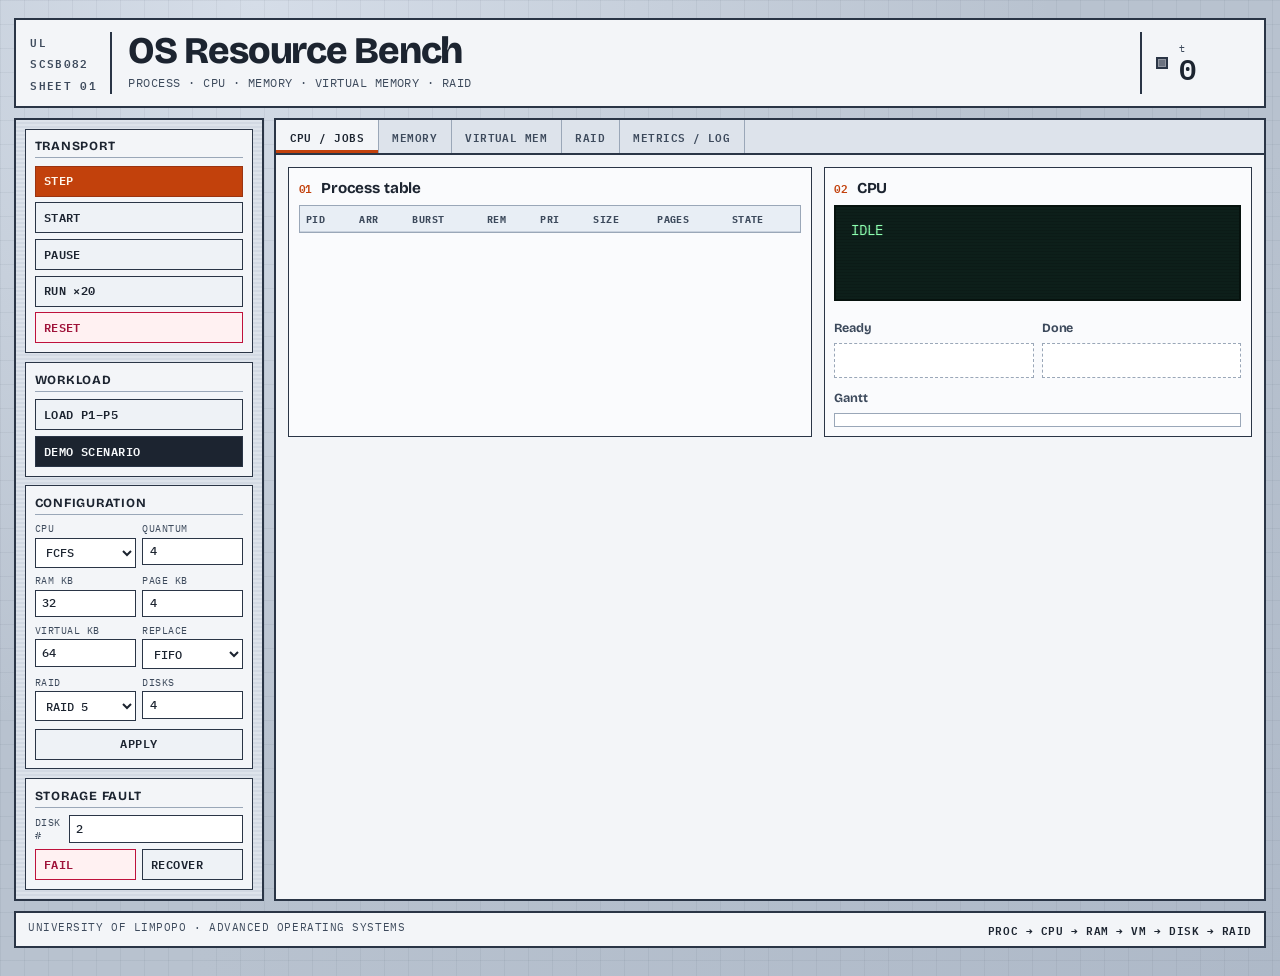
==== static/index.html @ bc42e9de "Redesign UI as technical lab console to avoid generic SaaS look. Co-authored-by: Cursor <cursoragent" ====
<!DOCTYPE html>
<html lang="en">
<head>
  <meta charset="UTF-8" />
  <meta name="viewport" content="width=device-width, initial-scale=1" />
  <title>OSRS · Resource Bench</title>
  <link rel="preconnect" href="https://fonts.googleapis.com" />
  <link rel="preconnect" href="https://fonts.gstatic.com" crossorigin />
  <link href="https://fonts.googleapis.com/css2?family=Bricolage+Grotesque:opsz,wght@12..96,500;12..96,700;12..96,800&family=IBM+Plex+Mono:wght@400;500;600&display=swap" rel="stylesheet" />
  <link rel="stylesheet" href="/static/style.css" />
</head>
<body>
  <div class="sheet">
    <header class="titleblock">
      <div class="stamp">
        <span>UL</span>
        <span>SCSB082</span>
        <span>SHEET 01</span>
      </div>
      <div class="title-copy">
        <h1>OS Resource Bench</h1>
        <p>Process · CPU · Memory · Virtual Memory · RAID</p>
      </div>
      <div class="clock-block">
        <div class="led" id="run-led" title="auto-run indicator"></div>
        <div>
          <span class="lbl">t</span>
          <strong id="sim-time">0</strong>
        </div>
      </div>
    </header>

    <div class="bench">
      <aside class="faceplate">
        <div class="plate-section">
          <h2>Transport</h2>
          <div class="btn-stack">
            <button id="btn-step" class="key primary">STEP</button>
            <button id="btn-start" class="key">START</button>
            <button id="btn-pause" class="key">PAUSE</button>
            <button id="btn-run20" class="key">RUN ×20</button>
            <button id="btn-reset" class="key warn">RESET</button>
          </div>
        </div>

        <div class="plate-section">
          <h2>Workload</h2>
          <div class="btn-stack">
            <button id="btn-generate" class="key">LOAD P1–P5</button>
            <button id="btn-demo" class="key accent">DEMO SCENARIO</button>
          </div>
        </div>

        <div class="plate-section">
          <h2>Configuration</h2>
          <div class="fields">
            <label>CPU
              <select id="algorithm">
                <option>FCFS</option>
                <option>Round Robin</option>
                <option>SJF</option>
                <option>Priority</option>
              </select>
            </label>
            <label>Quantum
              <input id="quantum" type="number" min="1" value="4" />
            </label>
            <label>RAM KB
              <input id="ram" type="number" min="4" value="32" />
            </label>
            <label>Page KB
              <input id="page" type="number" min="1" value="4" />
            </label>
            <label>Virtual KB
              <input id="virtual" type="number" min="4" value="64" />
            </label>
            <label>Replace
              <select id="replacement">
                <option>FIFO</option>
                <option>LRU</option>
                <option>Optimal</option>
              </select>
            </label>
            <label>RAID
              <select id="raid">
                <option>RAID 0</option>
                <option>RAID 1</option>
                <option selected>RAID 5</option>
              </select>
            </label>
            <label>Disks
              <input id="disks" type="number" min="2" value="4" />
            </label>
          </div>
          <button id="btn-apply" class="key wide">APPLY</button>
        </div>

        <div class="plate-section">
          <h2>Storage fault</h2>
          <label class="inline">Disk #
            <input id="fail-id" type="number" min="1" value="2" />
          </label>
          <div class="btn-stack twin">
            <button id="btn-fail" class="key warn">FAIL</button>
            <button id="btn-recover" class="key">RECOVER</button>
          </div>
        </div>
      </aside>

      <main class="monitors">
        <nav class="tabs" role="tablist">
          <button class="tab active" data-tab="cpu">CPU / Jobs</button>
          <button class="tab" data-tab="mem">Memory</button>
          <button class="tab" data-tab="vm">Virtual Mem</button>
          <button class="tab" data-tab="raid">RAID</button>
          <button class="tab" data-tab="perf">Metrics / Log</button>
        </nav>

        <section class="monitor active" id="tab-cpu">
          <div class="split">
            <div class="pane">
              <header class="pane-h"><span>01</span> Process table</header>
              <div class="table-wrap">
                <table>
                  <thead>
                    <tr>
                      <th>PID</th><th>Arr</th><th>Burst</th><th>Rem</th>
                      <th>Pri</th><th>Size</th><th>Pages</th><th>State</th>
                    </tr>
                  </thead>
                  <tbody id="process-tbody"></tbody>
                </table>
              </div>
            </div>
            <div class="pane">
              <header class="pane-h"><span>02</span> CPU</header>
              <div id="cpu-panel" class="crt">IDLE</div>
              <p class="meta" id="sched-info"></p>
              <div class="queues">
                <div>
                  <header class="pane-h thin">Ready</header>
                  <div id="ready-queue" class="queue"></div>
                </div>
                <div>
                  <header class="pane-h thin">Done</header>
                  <div id="completed" class="queue"></div>
                </div>
              </div>
              <header class="pane-h thin">Gantt</header>
              <div id="gantt" class="gantt"></div>
            </div>
          </div>
        </section>

        <section class="monitor" id="tab-mem">
          <header class="pane-h"><span>03</span> Physical frames</header>
          <p class="meta" id="mem-meta"></p>
          <div id="frames" class="frames"></div>
          <header class="pane-h"><span>04</span> Page table</header>
          <div class="table-wrap">
            <table>
              <thead>
                <tr><th>Proc</th><th>Page</th><th>Frame</th><th>V</th><th>D</th><th>Loc</th></tr>
              </thead>
              <tbody id="pt-tbody"></tbody>
            </table>
          </div>
        </section>

        <section class="monitor" id="tab-vm">
          <header class="pane-h"><span>05</span> Virtual memory</header>
          <div id="vm-stats" class="meters"></div>
          <div id="fault-box" class="teletype"></div>
          <header class="pane-h"><span>06</span> Replacement bake-off</header>
          <div class="table-wrap">
            <table>
              <thead>
                <tr><th>Algo</th><th>Hits</th><th>Faults</th><th>Hit%</th><th>Fault%</th></tr>
              </thead>
              <tbody id="rep-tbody"></tbody>
            </table>
          </div>
        </section>

        <section class="monitor" id="tab-raid">
          <header class="pane-h"><span>07</span> Disk array</header>
          <p class="meta" id="raid-meta"></p>
          <div id="raid-disks" class="raid-grid"></div>
          <div id="raid-event" class="teletype"></div>
          <header class="pane-h"><span>08</span> Level matrix</header>
          <div class="table-wrap">
            <table>
              <thead>
                <tr>
                  <th>Level</th><th>Read</th><th>Write</th><th>Eff.</th>
                  <th>Tolerance</th><th>Min disks</th>
                </tr>
              </thead>
              <tbody id="raid-cmp"></tbody>
            </table>
          </div>
        </section>

        <section class="monitor" id="tab-perf">
          <header class="pane-h"><span>09</span> Performance</header>
          <div id="metrics" class="meters"></div>
          <header class="pane-h"><span>10</span> Kernel log</header>
          <pre id="log" class="kernellog"></pre>
        </section>
      </main>
    </div>

    <footer class="sheet-foot">
      <span>University of Limpopo · Advanced Operating Systems</span>
      <span class="pipe">PROC → CPU → RAM → VM → DISK → RAID</span>
    </footer>
  </div>

  <script src="/static/app.js"></script>
</body>
</html>
---- static/style.css ----
:root {
  --ink: #1c2430;
  --ink-soft: #3d4a5c;
  --paper: #e7ebf0;
  --panel: #f3f5f8;
  --panel-2: #dde3eb;
  --line: #2a3546;
  --line-soft: #9aa7b8;
  --signal: #c2410c;
  --signal-deep: #9a3412;
  --ok: #1b6b45;
  --warn: #9f1239;
  --crt: #0d1f1a;
  --crt-text: #8dffb0;
  --mono: "IBM Plex Mono", ui-monospace, monospace;
  --display: "Bricolage Grotesque", Georgia, serif;
}

* { box-sizing: border-box; }

html, body { margin: 0; min-height: 100%; }

body {
  color: var(--ink);
  font-family: var(--mono);
  background-color: #b8c2cf;
  background-image:
    linear-gradient(rgba(42, 53, 70, 0.06) 1px, transparent 1px),
    linear-gradient(90deg, rgba(42, 53, 70, 0.06) 1px, transparent 1px),
    radial-gradient(ellipse at 20% 0%, #d5dde8, transparent 55%),
    radial-gradient(ellipse at 100% 100%, #aeb9c8, #b8c2cf 60%);
  background-size: 24px 24px, 24px 24px, auto, auto;
}

.sheet {
  max-width: 1280px;
  margin: 18px auto 28px;
  padding: 0 14px;
  animation: sheetIn 0.45s ease-out;
}

.titleblock {
  display: grid;
  grid-template-columns: auto 1fr auto;
  gap: 1rem;
  align-items: stretch;
  border: 2px solid var(--line);
  background: var(--panel);
  padding: 0.75rem 0.9rem;
  margin-bottom: 10px;
}

.stamp {
  display: flex;
  flex-direction: column;
  justify-content: center;
  gap: 0.15rem;
  border-right: 2px solid var(--line);
  padding-right: 0.85rem;
  font-size: 0.68rem;
  font-weight: 600;
  letter-spacing: 0.12em;
  text-transform: uppercase;
  color: var(--ink-soft);
}

.title-copy h1 {
  margin: 0;
  font-family: var(--display);
  font-size: clamp(1.55rem, 3.2vw, 2.35rem);
  font-weight: 800;
  letter-spacing: -0.03em;
  line-height: 1;
}

.title-copy p {
  margin: 0.35rem 0 0;
  font-size: 0.72rem;
  color: var(--ink-soft);
  letter-spacing: 0.04em;
  text-transform: uppercase;
}

.clock-block {
  display: flex;
  align-items: center;
  gap: 0.7rem;
  border-left: 2px solid var(--line);
  padding-left: 0.9rem;
  min-width: 110px;
}

.clock-block .lbl {
  display: block;
  font-size: 0.65rem;
  color: var(--ink-soft);
}

.clock-block strong {
  font-size: 1.8rem;
  font-weight: 600;
  line-height: 1;
}

.led {
  width: 12px;
  height: 12px;
  border: 2px solid var(--line);
  background: #6b7280;
  box-shadow: inset 0 0 0 1px rgba(255,255,255,0.25);
}

.led.on {
  background: #22c55e;
  animation: blink 1s steps(2, end) infinite;
}

.bench {
  display: grid;
  grid-template-columns: 250px 1fr;
  gap: 10px;
  min-height: 70vh;
}

.faceplate {
  border: 2px solid var(--line);
  background:
    repeating-linear-gradient(
      180deg,
      var(--panel-2) 0 2px,
      #d2d9e3 2px 4px
    );
  padding: 0.55rem;
  display: flex;
  flex-direction: column;
  gap: 0.55rem;
}

.plate-section {
  background: var(--panel);
  border: 1.5px solid var(--line);
  padding: 0.55rem;
}

.plate-section h2 {
  margin: 0 0 0.45rem;
  font-family: var(--display);
  font-size: 0.78rem;
  font-weight: 700;
  text-transform: uppercase;
  letter-spacing: 0.06em;
  border-bottom: 1px solid var(--line-soft);
  padding-bottom: 0.25rem;
}

.btn-stack {
  display: flex;
  flex-direction: column;
  gap: 0.35rem;
}

.btn-stack.twin {
  display: grid;
  grid-template-columns: 1fr 1fr;
}

.key {
  appearance: none;
  border: 1.5px solid var(--line);
  background: #eef2f6;
  color: var(--ink);
  font: 600 0.72rem/1 var(--mono);
  letter-spacing: 0.04em;
  padding: 0.55rem 0.5rem;
  text-align: left;
  cursor: pointer;
  transition: background 0.12s ease, transform 0.12s ease;
}

.key:hover { background: #fff; }
.key:active { transform: translateY(1px); background: #dbe2ea; }
.key.wide { width: 100%; margin-top: 0.45rem; text-align: center; }
.key.primary {
  background: var(--signal);
  color: #fff7ed;
  border-color: var(--signal-deep);
}
.key.primary:hover { background: var(--signal-deep); }
.key.accent {
  background: #1c2430;
  color: #f8fafc;
}
.key.warn {
  background: #fff1f2;
  color: var(--warn);
  border-color: #be123c;
}

.fields {
  display: grid;
  grid-template-columns: 1fr 1fr;
  gap: 0.4rem;
}

label {
  display: flex;
  flex-direction: column;
  gap: 0.15rem;
  font-size: 0.62rem;
  text-transform: uppercase;
  letter-spacing: 0.05em;
  color: var(--ink-soft);
}

label.inline {
  flex-direction: row;
  align-items: center;
  justify-content: space-between;
  margin-bottom: 0.4rem;
}

input, select {
  width: 100%;
  border: 1.5px solid var(--line);
  background: #fff;
  color: var(--ink);
  font: 500 0.75rem/1.2 var(--mono);
  padding: 0.35rem 0.4rem;
  border-radius: 0;
}

.monitors {
  border: 2px solid var(--line);
  background: var(--panel);
  display: flex;
  flex-direction: column;
  min-width: 0;
}

.tabs {
  display: flex;
  flex-wrap: wrap;
  border-bottom: 2px solid var(--line);
  background: var(--panel-2);
}

.tab {
  appearance: none;
  border: 0;
  border-right: 1px solid var(--line-soft);
  background: transparent;
  font: 600 0.7rem/1 var(--mono);
  letter-spacing: 0.04em;
  text-transform: uppercase;
  padding: 0.7rem 0.85rem;
  cursor: pointer;
  color: var(--ink-soft);
}

.tab:hover { background: rgba(255,255,255,0.45); color: var(--ink); }
.tab.active {
  background: var(--panel);
  color: var(--ink);
  box-shadow: inset 0 -3px 0 var(--signal);
}

.monitor {
  display: none;
  padding: 0.75rem;
  animation: paneIn 0.28s ease;
}

.monitor.active { display: block; }

.pane-h {
  display: flex;
  align-items: baseline;
  gap: 0.55rem;
  margin: 0 0 0.5rem;
  font-family: var(--display);
  font-size: 0.95rem;
  font-weight: 700;
  letter-spacing: -0.01em;
}

.pane-h span {
  font-family: var(--mono);
  font-size: 0.68rem;
  color: var(--signal);
  font-weight: 600;
}

.pane-h.thin {
  margin-top: 0.75rem;
  font-size: 0.78rem;
  color: var(--ink-soft);
}

.split {
  display: grid;
  grid-template-columns: 1.1fr 0.9fr;
  gap: 0.75rem;
}

.pane {
  border: 1.5px solid var(--line);
  background: #fafbfd;
  padding: 0.6rem;
  min-width: 0;
}

.table-wrap {
  overflow: auto;
  max-height: 420px;
  border: 1px solid var(--line-soft);
}

table {
  width: 100%;
  border-collapse: collapse;
  font-size: 0.74rem;
}

th, td {
  padding: 0.35rem 0.4rem;
  border-bottom: 1px solid #c9d2de;
  text-align: left;
  white-space: nowrap;
}

th {
  position: sticky;
  top: 0;
  background: #e8eef5;
  font-size: 0.65rem;
  text-transform: uppercase;
  letter-spacing: 0.04em;
  color: var(--ink-soft);
}

tr:nth-child(even) td { background: rgba(232, 238, 245, 0.45); }

.crt {
  background: var(--crt);
  color: var(--crt-text);
  border: 2px solid #06120e;
  padding: 0.9rem;
  min-height: 96px;
  font-size: 0.85rem;
  line-height: 1.45;
  text-shadow: 0 0 2px rgba(141, 255, 176, 0.35);
  position: relative;
  overflow: hidden;
}

.crt::after {
  content: "";
  position: absolute;
  inset: 0;
  background: repeating-linear-gradient(
    180deg,
    transparent 0 2px,
    rgba(0, 0, 0, 0.12) 2px 3px
  );
  pointer-events: none;
  animation: scan 3.5s linear infinite;
}

.meta {
  margin: 0.45rem 0 0;
  font-size: 0.7rem;
  color: var(--ink-soft);
}

.queues {
  display: grid;
  grid-template-columns: 1fr 1fr;
  gap: 0.5rem;
}

.queue {
  min-height: 2.2rem;
  border: 1px dashed var(--line-soft);
  padding: 0.35rem;
  display: flex;
  flex-wrap: wrap;
  gap: 0.3rem;
  background: #fff;
}

.qitem {
  border: 1px solid var(--line);
  background: #fff7ed;
  color: var(--signal-deep);
  font-size: 0.7rem;
  font-weight: 600;
  padding: 0.15rem 0.35rem;
}

.muted { color: var(--ink-soft); font-size: 0.7rem; }

.gantt {
  display: flex;
  flex-wrap: wrap;
  gap: 2px;
  max-height: 110px;
  overflow: auto;
  border: 1px solid var(--line-soft);
  padding: 0.35rem;
  background: #fff;
}

.gantt span {
  font-size: 0.62rem;
  padding: 0.2rem 0.28rem;
  border: 1px solid var(--line-soft);
  background: #eef2f6;
}

.gantt span.run {
  background: #ffedd5;
  border-color: var(--signal);
  color: var(--signal-deep);
}

.gantt span.idle { opacity: 0.45; }

.frames {
  display: grid;
  grid-template-columns: repeat(auto-fill, minmax(104px, 1fr));
  gap: 0.4rem;
  margin-bottom: 0.85rem;
}

.frame {
  border: 1.5px solid var(--line);
  background: #fff;
  padding: 0.45rem;
  font-size: 0.7rem;
  min-height: 58px;
  animation: tick 0.25s ease;
}

.frame.free {
  background: repeating-linear-gradient(
    -45deg,
    #f3f5f8,
    #f3f5f8 4px,
    #e5eaf1 4px,
    #e5eaf1 8px
  );
  color: var(--ink-soft);
}

.frame.used {
  background: #ecfdf3;
  border-color: var(--ok);
}

.meters {
  display: grid;
  grid-template-columns: repeat(auto-fit, minmax(120px, 1fr));
  gap: 0.4rem;
  margin-bottom: 0.7rem;
}

.stat {
  border: 1.5px solid var(--line);
  background: #fff;
  padding: 0.5rem 0.55rem;
}

.stat b {
  display: block;
  font-size: 1.15rem;
  font-weight: 600;
}

.stat span {
  font-size: 0.62rem;
  text-transform: uppercase;
  letter-spacing: 0.05em;
  color: var(--ink-soft);
}

.teletype {
  border: 1.5px solid var(--line);
  background: #fffbeb;
  color: #78350f;
  padding: 0.65rem;
  min-height: 72px;
  white-space: pre-wrap;
  font-size: 0.72rem;
  margin-bottom: 0.75rem;
}

.teletype.hit {
  background: #ecfdf3;
  color: #14532d;
  border-color: var(--ok);
}

.teletype.fail {
  background: #fff1f2;
  color: #9f1239;
  border-color: var(--warn);
}

.raid-grid {
  display: grid;
  grid-template-columns: repeat(auto-fit, minmax(140px, 1fr));
  gap: 0.45rem;
  margin-bottom: 0.65rem;
}

.disk {
  border: 1.5px solid var(--line);
  background: #fff;
  padding: 0.45rem;
}

.disk.failed {
  background: #fff1f2;
  border-color: var(--warn);
}

.disk h4 {
  margin: 0 0 0.3rem;
  font-size: 0.72rem;
  font-family: var(--display);
}

.disk pre {
  margin: 0;
  max-height: 110px;
  overflow: auto;
  font-size: 0.62rem;
  line-height: 1.35;
}

.kernellog {
  margin: 0;
  border: 2px solid #06120e;
  background: #101820;
  color: #d7e6df;
  padding: 0.7rem;
  max-height: 320px;
  overflow: auto;
  font-size: 0.7rem;
  line-height: 1.4;
}

.sheet-foot {
  margin-top: 10px;
  border: 2px solid var(--line);
  background: var(--panel);
  padding: 0.45rem 0.75rem;
  display: flex;
  justify-content: space-between;
  gap: 1rem;
  flex-wrap: wrap;
  font-size: 0.68rem;
  color: var(--ink-soft);
  text-transform: uppercase;
  letter-spacing: 0.05em;
}

.pipe { color: var(--ink); font-weight: 600; }

@keyframes sheetIn {
  from { opacity: 0; transform: translateY(8px); }
  to { opacity: 1; transform: translateY(0); }
}

@keyframes paneIn {
  from { opacity: 0; transform: translateY(4px); }
  to { opacity: 1; transform: translateY(0); }
}

@keyframes tick {
  from { transform: scale(0.97); opacity: 0.5; }
  to { transform: scale(1); opacity: 1; }
}

@keyframes blink {
  50% { opacity: 0.35; }
}

@keyframes scan {
  from { transform: translateY(-8%); }
  to { transform: translateY(8%); }
}

@media (max-width: 960px) {
  .bench { grid-template-columns: 1fr; }
  .split { grid-template-columns: 1fr; }
  .titleblock { grid-template-columns: 1fr; }
  .stamp, .clock-block {
    border: 0;
    padding: 0;
  }
  .stamp { flex-direction: row; gap: 0.75rem; border-bottom: 1px solid var(--line-soft); padding-bottom: 0.4rem; }
  .clock-block { border-top: 1px solid var(--line-soft); padding-top: 0.4rem; }
}
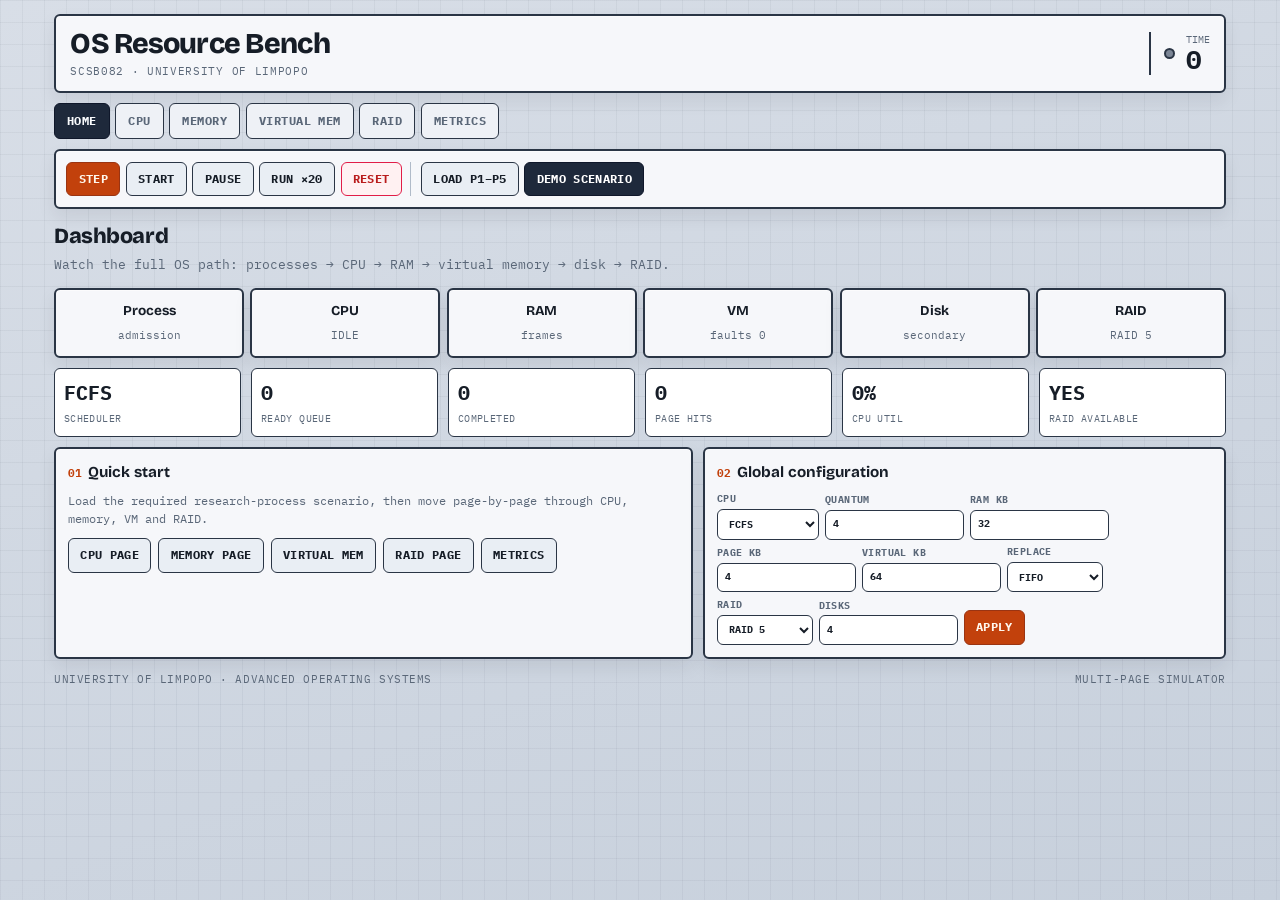
==== commit 3bd55ee1: "Split simulator UI into multi-page navigation with shared toolbar. Co-authored-by: Cursor <cursorage" ====
--- a/static/index.html
+++ b/static/index.html
@@ -3,219 +3,118 @@
 <head>
   <meta charset="UTF-8" />
   <meta name="viewport" content="width=device-width, initial-scale=1" />
-  <title>OSRS · Resource Bench</title>
+  <title>Home · OS Resource Bench</title>
   <link rel="preconnect" href="https://fonts.googleapis.com" />
   <link rel="preconnect" href="https://fonts.gstatic.com" crossorigin />
-  <link href="https://fonts.googleapis.com/css2?family=Bricolage+Grotesque:opsz,wght@12..96,500;12..96,700;12..96,800&family=IBM+Plex+Mono:wght@400;500;600&display=swap" rel="stylesheet" />
+  <link href="https://fonts.googleapis.com/css2?family=Bricolage+Grotesque:opsz,wght@12..96,600;12..96,800&family=IBM+Plex+Mono:wght@400;600;700&display=swap" rel="stylesheet" />
   <link rel="stylesheet" href="/static/style.css" />
 </head>
-<body>
-  <div class="sheet">
-    <header class="titleblock">
-      <div class="stamp">
-        <span>UL</span>
-        <span>SCSB082</span>
-        <span>SHEET 01</span>
+<body data-page="home">
+  <div class="app">
+    <header class="topbar">
+      <div class="brand">
+        <h1>OS Resource Bench</h1>
+        <p>SCSB082 · University of Limpopo</p>
       </div>
-      <div class="title-copy">
-        <h1>OS Resource Bench</h1>
-        <p>Process · CPU · Memory · Virtual Memory · RAID</p>
-      </div>
-      <div class="clock-block">
-        <div class="led" id="run-led" title="auto-run indicator"></div>
-        <div>
-          <span class="lbl">t</span>
-          <strong id="sim-time">0</strong>
-        </div>
+      <div class="clock">
+        <div class="led" id="run-led"></div>
+        <div><small>time</small><strong id="sim-time">0</strong></div>
       </div>
     </header>
 
-    <div class="bench">
-      <aside class="faceplate">
-        <div class="plate-section">
-          <h2>Transport</h2>
-          <div class="btn-stack">
-            <button id="btn-step" class="key primary">STEP</button>
-            <button id="btn-start" class="key">START</button>
-            <button id="btn-pause" class="key">PAUSE</button>
-            <button id="btn-run20" class="key">RUN ×20</button>
-            <button id="btn-reset" class="key warn">RESET</button>
+    <nav class="nav">
+      <a class="active" href="/">Home</a>
+      <a href="/cpu">CPU</a>
+      <a href="/memory">Memory</a>
+      <a href="/virtual">Virtual Mem</a>
+      <a href="/raid">RAID</a>
+      <a href="/metrics">Metrics</a>
+    </nav>
+
+    <section class="toolbar">
+      <div class="group">
+        <button id="btn-step" class="btn primary">Step</button>
+        <button id="btn-start" class="btn">Start</button>
+        <button id="btn-pause" class="btn">Pause</button>
+        <button id="btn-run20" class="btn">Run ×20</button>
+        <button id="btn-reset" class="btn warn">Reset</button>
+      </div>
+      <div class="group">
+        <button id="btn-generate" class="btn">Load P1–P5</button>
+        <button id="btn-demo" class="btn dark">Demo Scenario</button>
+      </div>
+    </section>
+
+    <div class="page-head">
+      <h2>Dashboard</h2>
+      <p>Watch the full OS path: processes → CPU → RAM → virtual memory → disk → RAID.</p>
+    </div>
+
+    <div class="pipeline">
+      <div class="pipe-step" id="pipe-proc"><b>Process</b><span>admission</span></div>
+      <div class="pipe-step" id="pipe-cpu"><b>CPU</b><span id="sum-running">IDLE</span></div>
+      <div class="pipe-step" id="pipe-ram"><b>RAM</b><span>frames</span></div>
+      <div class="pipe-step" id="pipe-vm"><b>VM</b><span>faults <span id="sum-faults">0</span></span></div>
+      <div class="pipe-step" id="pipe-disk"><b>Disk</b><span>secondary</span></div>
+      <div class="pipe-step" id="pipe-raid"><b>RAID</b><span id="sum-raid">RAID 5</span></div>
+    </div>
+
+    <div class="grid cards" style="margin-bottom:10px">
+      <div class="stat"><b id="sum-algo">FCFS</b><span>Scheduler</span></div>
+      <div class="stat"><b id="sum-ready">0</b><span>Ready queue</span></div>
+      <div class="stat"><b id="sum-done">0</b><span>Completed</span></div>
+      <div class="stat"><b id="sum-hits">0</b><span>Page hits</span></div>
+      <div class="stat"><b id="sum-util">0%</b><span>CPU util</span></div>
+      <div class="stat"><b id="sum-avail">YES</b><span>RAID available</span></div>
+    </div>
+
+    <div class="grid two">
+      <section class="panel">
+        <h3><span class="num">01</span>Quick start</h3>
+        <p class="meta">Load the required research-process scenario, then move page-by-page through CPU, memory, VM and RAID.</p>
+        <div class="hero-actions">
+          <a class="btn" href="/cpu">CPU page</a>
+          <a class="btn" href="/memory">Memory page</a>
+          <a class="btn" href="/virtual">Virtual Mem</a>
+          <a class="btn" href="/raid">RAID page</a>
+          <a class="btn" href="/metrics">Metrics</a>
+        </div>
+      </section>
+
+      <section class="panel">
+        <h3><span class="num">02</span>Global configuration</h3>
+        <div class="toolbar" style="border:0;padding:0;margin:0;box-shadow:none">
+          <div class="group" style="border:0">
+            <label class="field">CPU
+              <select id="algorithm">
+                <option>FCFS</option><option>Round Robin</option><option>SJF</option><option>Priority</option>
+              </select>
+            </label>
+            <label class="field">Quantum<input id="quantum" type="number" min="1" value="4" /></label>
+            <label class="field">RAM KB<input id="ram" type="number" min="4" value="32" /></label>
+            <label class="field">Page KB<input id="page" type="number" min="1" value="4" /></label>
+            <label class="field">Virtual KB<input id="virtual" type="number" min="4" value="64" /></label>
+            <label class="field">Replace
+              <select id="replacement"><option>FIFO</option><option>LRU</option><option>Optimal</option></select>
+            </label>
+            <label class="field">RAID
+              <select id="raid">
+                <option>RAID 0</option><option>RAID 1</option><option selected>RAID 5</option>
+                <option>RAID 6</option><option>RAID 10</option>
+              </select>
+            </label>
+            <label class="field">Disks<input id="disks" type="number" min="2" value="4" /></label>
+            <button id="btn-apply" class="btn primary">Apply</button>
           </div>
         </div>
-
-        <div class="plate-section">
-          <h2>Workload</h2>
-          <div class="btn-stack">
-            <button id="btn-generate" class="key">LOAD P1–P5</button>
-            <button id="btn-demo" class="key accent">DEMO SCENARIO</button>
-          </div>
-        </div>
-
-        <div class="plate-section">
-          <h2>Configuration</h2>
-          <div class="fields">
-            <label>CPU
-              <select id="algorithm">
-                <option>FCFS</option>
-                <option>Round Robin</option>
-                <option>SJF</option>
-                <option>Priority</option>
-              </select>
-            </label>
-            <label>Quantum
-              <input id="quantum" type="number" min="1" value="4" />
-            </label>
-            <label>RAM KB
-              <input id="ram" type="number" min="4" value="32" />
-            </label>
-            <label>Page KB
-              <input id="page" type="number" min="1" value="4" />
-            </label>
-            <label>Virtual KB
-              <input id="virtual" type="number" min="4" value="64" />
-            </label>
-            <label>Replace
-              <select id="replacement">
-                <option>FIFO</option>
-                <option>LRU</option>
-                <option>Optimal</option>
-              </select>
-            </label>
-            <label>RAID
-              <select id="raid">
-                <option>RAID 0</option>
-                <option>RAID 1</option>
-                <option selected>RAID 5</option>
-              </select>
-            </label>
-            <label>Disks
-              <input id="disks" type="number" min="2" value="4" />
-            </label>
-          </div>
-          <button id="btn-apply" class="key wide">APPLY</button>
-        </div>
-
-        <div class="plate-section">
-          <h2>Storage fault</h2>
-          <label class="inline">Disk #
-            <input id="fail-id" type="number" min="1" value="2" />
-          </label>
-          <div class="btn-stack twin">
-            <button id="btn-fail" class="key warn">FAIL</button>
-            <button id="btn-recover" class="key">RECOVER</button>
-          </div>
-        </div>
-      </aside>
-
-      <main class="monitors">
-        <nav class="tabs" role="tablist">
-          <button class="tab active" data-tab="cpu">CPU / Jobs</button>
-          <button class="tab" data-tab="mem">Memory</button>
-          <button class="tab" data-tab="vm">Virtual Mem</button>
-          <button class="tab" data-tab="raid">RAID</button>
-          <button class="tab" data-tab="perf">Metrics / Log</button>
-        </nav>
-
-        <section class="monitor active" id="tab-cpu">
-          <div class="split">
-            <div class="pane">
-              <header class="pane-h"><span>01</span> Process table</header>
-              <div class="table-wrap">
-                <table>
-                  <thead>
-                    <tr>
-                      <th>PID</th><th>Arr</th><th>Burst</th><th>Rem</th>
-                      <th>Pri</th><th>Size</th><th>Pages</th><th>State</th>
-                    </tr>
-                  </thead>
-                  <tbody id="process-tbody"></tbody>
-                </table>
-              </div>
-            </div>
-            <div class="pane">
-              <header class="pane-h"><span>02</span> CPU</header>
-              <div id="cpu-panel" class="crt">IDLE</div>
-              <p class="meta" id="sched-info"></p>
-              <div class="queues">
-                <div>
-                  <header class="pane-h thin">Ready</header>
-                  <div id="ready-queue" class="queue"></div>
-                </div>
-                <div>
-                  <header class="pane-h thin">Done</header>
-                  <div id="completed" class="queue"></div>
-                </div>
-              </div>
-              <header class="pane-h thin">Gantt</header>
-              <div id="gantt" class="gantt"></div>
-            </div>
-          </div>
-        </section>
-
-        <section class="monitor" id="tab-mem">
-          <header class="pane-h"><span>03</span> Physical frames</header>
-          <p class="meta" id="mem-meta"></p>
-          <div id="frames" class="frames"></div>
-          <header class="pane-h"><span>04</span> Page table</header>
-          <div class="table-wrap">
-            <table>
-              <thead>
-                <tr><th>Proc</th><th>Page</th><th>Frame</th><th>V</th><th>D</th><th>Loc</th></tr>
-              </thead>
-              <tbody id="pt-tbody"></tbody>
-            </table>
-          </div>
-        </section>
-
-        <section class="monitor" id="tab-vm">
-          <header class="pane-h"><span>05</span> Virtual memory</header>
-          <div id="vm-stats" class="meters"></div>
-          <div id="fault-box" class="teletype"></div>
-          <header class="pane-h"><span>06</span> Replacement bake-off</header>
-          <div class="table-wrap">
-            <table>
-              <thead>
-                <tr><th>Algo</th><th>Hits</th><th>Faults</th><th>Hit%</th><th>Fault%</th></tr>
-              </thead>
-              <tbody id="rep-tbody"></tbody>
-            </table>
-          </div>
-        </section>
-
-        <section class="monitor" id="tab-raid">
-          <header class="pane-h"><span>07</span> Disk array</header>
-          <p class="meta" id="raid-meta"></p>
-          <div id="raid-disks" class="raid-grid"></div>
-          <div id="raid-event" class="teletype"></div>
-          <header class="pane-h"><span>08</span> Level matrix</header>
-          <div class="table-wrap">
-            <table>
-              <thead>
-                <tr>
-                  <th>Level</th><th>Read</th><th>Write</th><th>Eff.</th>
-                  <th>Tolerance</th><th>Min disks</th>
-                </tr>
-              </thead>
-              <tbody id="raid-cmp"></tbody>
-            </table>
-          </div>
-        </section>
-
-        <section class="monitor" id="tab-perf">
-          <header class="pane-h"><span>09</span> Performance</header>
-          <div id="metrics" class="meters"></div>
-          <header class="pane-h"><span>10</span> Kernel log</header>
-          <pre id="log" class="kernellog"></pre>
-        </section>
-      </main>
+      </section>
     </div>
 
-    <footer class="sheet-foot">
+    <footer class="footer">
       <span>University of Limpopo · Advanced Operating Systems</span>
-      <span class="pipe">PROC → CPU → RAM → VM → DISK → RAID</span>
+      <span>Multi-page simulator</span>
     </footer>
   </div>
-
   <script src="/static/app.js"></script>
 </body>
 </html>
--- a/static/style.css
+++ b/static/style.css
@@ -1,604 +1,469 @@
 :root {
-  --ink: #1c2430;
-  --ink-soft: #3d4a5c;
-  --paper: #e7ebf0;
-  --panel: #f3f5f8;
-  --panel-2: #dde3eb;
-  --line: #2a3546;
-  --line-soft: #9aa7b8;
-  --signal: #c2410c;
-  --signal-deep: #9a3412;
-  --ok: #1b6b45;
-  --warn: #9f1239;
-  --crt: #0d1f1a;
-  --crt-text: #8dffb0;
-  --mono: "IBM Plex Mono", ui-monospace, monospace;
-  --display: "Bricolage Grotesque", Georgia, serif;
+  --bg: #d8dee7;
+  --bg-2: #c7d0dc;
+  --surface: #f6f7fa;
+  --surface-2: #eef1f6;
+  --ink: #161d27;
+  --muted: #5a6778;
+  --line: #2a3545;
+  --line-soft: #b0bbc9;
+  --accent: #c2410c;
+  --accent-2: #9a3412;
+  --navy: #1e293b;
+  --ok: #15803d;
+  --warn: #b91c1c;
+  --info: #0369a1;
+  --crt: #0c1713;
+  --crt-fg: #95efb0;
+  --mono: "IBM Plex Mono", Consolas, monospace;
+  --sans: "Bricolage Grotesque", "Segoe UI", sans-serif;
+  --r: 6px;
+  --shadow: 0 1px 0 rgba(255,255,255,0.55) inset, 0 8px 18px rgba(22, 29, 39, 0.08);
 }
 
 * { box-sizing: border-box; }
-
 html, body { margin: 0; min-height: 100%; }
-
 body {
   color: var(--ink);
-  font-family: var(--mono);
-  background-color: #b8c2cf;
-  background-image:
-    linear-gradient(rgba(42, 53, 70, 0.06) 1px, transparent 1px),
-    linear-gradient(90deg, rgba(42, 53, 70, 0.06) 1px, transparent 1px),
-    radial-gradient(ellipse at 20% 0%, #d5dde8, transparent 55%),
-    radial-gradient(ellipse at 100% 100%, #aeb9c8, #b8c2cf 60%);
-  background-size: 24px 24px, 24px 24px, auto, auto;
-}
-
-.sheet {
-  max-width: 1280px;
-  margin: 18px auto 28px;
-  padding: 0 14px;
-  animation: sheetIn 0.45s ease-out;
-}
-
-.titleblock {
+  font: 14px/1.45 var(--mono);
+  background:
+    linear-gradient(rgba(42,53,69,0.05) 1px, transparent 1px),
+    linear-gradient(90deg, rgba(42,53,69,0.05) 1px, transparent 1px),
+    linear-gradient(160deg, var(--bg), var(--bg-2));
+  background-size: 22px 22px, 22px 22px, auto;
+}
+a { color: inherit; text-decoration: none; }
+button, input, select { font: inherit; }
+:focus-visible { outline: 2px solid #2563eb; outline-offset: 2px; }
+
+.app {
+  max-width: 1200px;
+  margin: 0 auto;
+  padding: 14px 14px 28px;
+}
+
+/* Top chrome */
+.topbar {
   display: grid;
-  grid-template-columns: auto 1fr auto;
-  gap: 1rem;
-  align-items: stretch;
+  grid-template-columns: 1fr auto;
+  gap: 0.75rem;
+  align-items: center;
+  background: var(--surface);
   border: 2px solid var(--line);
-  background: var(--panel);
+  border-radius: var(--r);
   padding: 0.75rem 0.9rem;
+  box-shadow: var(--shadow);
   margin-bottom: 10px;
 }
 
-.stamp {
-  display: flex;
-  flex-direction: column;
-  justify-content: center;
-  gap: 0.15rem;
-  border-right: 2px solid var(--line);
-  padding-right: 0.85rem;
-  font-size: 0.68rem;
-  font-weight: 600;
-  letter-spacing: 0.12em;
-  text-transform: uppercase;
-  color: var(--ink-soft);
-}
-
-.title-copy h1 {
+.brand h1 {
   margin: 0;
-  font-family: var(--display);
-  font-size: clamp(1.55rem, 3.2vw, 2.35rem);
+  font-family: var(--sans);
+  font-size: clamp(1.25rem, 2.5vw, 1.8rem);
   font-weight: 800;
   letter-spacing: -0.03em;
+  line-height: 1.1;
+}
+.brand p {
+  margin: 0.2rem 0 0;
+  color: var(--muted);
+  font-size: 0.7rem;
+  text-transform: uppercase;
+  letter-spacing: 0.06em;
+}
+
+.clock {
+  display: flex;
+  align-items: center;
+  gap: 0.65rem;
+  border-left: 2px solid var(--line);
+  padding-left: 0.85rem;
+}
+.clock small {
+  display: block;
+  color: var(--muted);
+  font-size: 0.65rem;
+  text-transform: uppercase;
+}
+.clock strong {
+  font-size: 1.6rem;
+  font-variant-numeric: tabular-nums;
   line-height: 1;
 }
-
-.title-copy p {
-  margin: 0.35rem 0 0;
-  font-size: 0.72rem;
-  color: var(--ink-soft);
-  letter-spacing: 0.04em;
-  text-transform: uppercase;
-}
-
-.clock-block {
-  display: flex;
-  align-items: center;
-  gap: 0.7rem;
-  border-left: 2px solid var(--line);
-  padding-left: 0.9rem;
-  min-width: 110px;
-}
-
-.clock-block .lbl {
-  display: block;
-  font-size: 0.65rem;
-  color: var(--ink-soft);
-}
-
-.clock-block strong {
-  font-size: 1.8rem;
-  font-weight: 600;
-  line-height: 1;
-}
-
 .led {
-  width: 12px;
-  height: 12px;
+  width: 11px;
+  height: 11px;
+  border-radius: 50%;
   border: 2px solid var(--line);
-  background: #6b7280;
-  box-shadow: inset 0 0 0 1px rgba(255,255,255,0.25);
-}
-
+  background: #7c8696;
+}
 .led.on {
   background: #22c55e;
-  animation: blink 1s steps(2, end) infinite;
-}
-
-.bench {
-  display: grid;
-  grid-template-columns: 250px 1fr;
-  gap: 10px;
-  min-height: 70vh;
-}
-
-.faceplate {
+  box-shadow: 0 0 0 3px rgba(34,197,94,0.18);
+  animation: blink 1s steps(2) infinite;
+}
+
+/* Navigation pages */
+.nav {
+  display: flex;
+  flex-wrap: wrap;
+  gap: 0.35rem;
+  margin-bottom: 10px;
+}
+.nav a {
+  border: 1.5px solid var(--line);
+  background: var(--surface-2);
+  color: var(--muted);
+  padding: 0.55rem 0.75rem;
+  border-radius: var(--r);
+  font-size: 0.72rem;
+  font-weight: 700;
+  letter-spacing: 0.04em;
+  text-transform: uppercase;
+  transition: 0.12s ease;
+}
+.nav a:hover {
+  background: #fff;
+  color: var(--ink);
+  border-color: var(--accent);
+}
+.nav a.active {
+  background: var(--navy);
+  color: #f8fafc;
+  border-color: #0f172a;
+}
+
+/* Shared control strip */
+.toolbar {
+  display: flex;
+  flex-wrap: wrap;
+  gap: 0.4rem;
+  align-items: end;
+  background: var(--surface);
   border: 2px solid var(--line);
-  background:
-    repeating-linear-gradient(
-      180deg,
-      var(--panel-2) 0 2px,
-      #d2d9e3 2px 4px
-    );
-  padding: 0.55rem;
-  display: flex;
-  flex-direction: column;
-  gap: 0.55rem;
-}
-
-.plate-section {
-  background: var(--panel);
+  border-radius: var(--r);
+  padding: 0.65rem;
+  margin-bottom: 12px;
+  box-shadow: var(--shadow);
+}
+.toolbar .group {
+  display: flex;
+  flex-wrap: wrap;
+  gap: 0.35rem;
+  align-items: end;
+  padding-right: 0.55rem;
+  margin-right: 0.2rem;
+  border-right: 1px solid var(--line-soft);
+}
+.toolbar .group:last-child { border-right: 0; }
+
+.btn {
   border: 1.5px solid var(--line);
-  padding: 0.55rem;
-}
-
-.plate-section h2 {
-  margin: 0 0 0.45rem;
-  font-family: var(--display);
-  font-size: 0.78rem;
-  font-weight: 700;
-  text-transform: uppercase;
-  letter-spacing: 0.06em;
-  border-bottom: 1px solid var(--line-soft);
-  padding-bottom: 0.25rem;
-}
-
-.btn-stack {
-  display: flex;
-  flex-direction: column;
-  gap: 0.35rem;
-}
-
-.btn-stack.twin {
-  display: grid;
-  grid-template-columns: 1fr 1fr;
-}
-
-.key {
-  appearance: none;
-  border: 1.5px solid var(--line);
-  background: #eef2f6;
+  background: #e9eef4;
   color: var(--ink);
-  font: 600 0.72rem/1 var(--mono);
-  letter-spacing: 0.04em;
-  padding: 0.55rem 0.5rem;
-  text-align: left;
+  border-radius: var(--r);
+  padding: 0.5rem 0.7rem;
+  font-weight: 700;
+  font-size: 0.72rem;
+  letter-spacing: 0.03em;
   cursor: pointer;
-  transition: background 0.12s ease, transform 0.12s ease;
-}
-
-.key:hover { background: #fff; }
-.key:active { transform: translateY(1px); background: #dbe2ea; }
-.key.wide { width: 100%; margin-top: 0.45rem; text-align: center; }
-.key.primary {
-  background: var(--signal);
-  color: #fff7ed;
-  border-color: var(--signal-deep);
-}
-.key.primary:hover { background: var(--signal-deep); }
-.key.accent {
-  background: #1c2430;
-  color: #f8fafc;
-}
-.key.warn {
-  background: #fff1f2;
-  color: var(--warn);
-  border-color: #be123c;
-}
-
-.fields {
-  display: grid;
-  grid-template-columns: 1fr 1fr;
-  gap: 0.4rem;
-}
-
-label {
+  text-transform: uppercase;
+}
+.btn:hover { background: #fff; border-color: var(--accent); }
+.btn:active { transform: translateY(1px); }
+.btn.primary { background: var(--accent); color: #fff7ed; border-color: var(--accent-2); }
+.btn.primary:hover { background: var(--accent-2); color: #fff; }
+.btn.dark { background: var(--navy); color: #fff; border-color: #0f172a; }
+.btn.warn { background: #fff1f2; color: var(--warn); border-color: #e11d48; }
+
+.field {
   display: flex;
   flex-direction: column;
   gap: 0.15rem;
   font-size: 0.62rem;
-  text-transform: uppercase;
-  letter-spacing: 0.05em;
-  color: var(--ink-soft);
-}
-
-label.inline {
-  flex-direction: row;
-  align-items: center;
-  justify-content: space-between;
-  margin-bottom: 0.4rem;
-}
-
-input, select {
-  width: 100%;
+  font-weight: 700;
+  color: var(--muted);
+  text-transform: uppercase;
+  letter-spacing: 0.04em;
+}
+.field input, .field select {
+  min-width: 96px;
   border: 1.5px solid var(--line);
   background: #fff;
+  border-radius: var(--r);
+  padding: 0.42rem 0.45rem;
   color: var(--ink);
-  font: 500 0.75rem/1.2 var(--mono);
-  padding: 0.35rem 0.4rem;
-  border-radius: 0;
-}
-
-.monitors {
+}
+
+/* Page body */
+.page-head {
+  margin: 0 0 0.85rem;
+}
+.page-head h2 {
+  margin: 0;
+  font-family: var(--sans);
+  font-size: 1.35rem;
+  font-weight: 800;
+  letter-spacing: -0.02em;
+}
+.page-head p {
+  margin: 0.25rem 0 0;
+  color: var(--muted);
+  font-size: 0.8rem;
+}
+
+.grid {
+  display: grid;
+  gap: 10px;
+}
+.grid.two { grid-template-columns: 1.1fr 0.9fr; }
+.grid.three { grid-template-columns: repeat(3, 1fr); }
+.grid.cards { grid-template-columns: repeat(auto-fit, minmax(160px, 1fr)); }
+
+.panel {
+  background: var(--surface);
   border: 2px solid var(--line);
-  background: var(--panel);
-  display: flex;
-  flex-direction: column;
+  border-radius: var(--r);
+  padding: 0.75rem;
+  box-shadow: var(--shadow);
   min-width: 0;
 }
-
-.tabs {
-  display: flex;
-  flex-wrap: wrap;
-  border-bottom: 2px solid var(--line);
-  background: var(--panel-2);
-}
-
-.tab {
-  appearance: none;
-  border: 0;
-  border-right: 1px solid var(--line-soft);
-  background: transparent;
-  font: 600 0.7rem/1 var(--mono);
-  letter-spacing: 0.04em;
-  text-transform: uppercase;
-  padding: 0.7rem 0.85rem;
-  cursor: pointer;
-  color: var(--ink-soft);
-}
-
-.tab:hover { background: rgba(255,255,255,0.45); color: var(--ink); }
-.tab.active {
-  background: var(--panel);
-  color: var(--ink);
-  box-shadow: inset 0 -3px 0 var(--signal);
-}
-
-.monitor {
-  display: none;
-  padding: 0.75rem;
-  animation: paneIn 0.28s ease;
-}
-
-.monitor.active { display: block; }
-
-.pane-h {
-  display: flex;
-  align-items: baseline;
-  gap: 0.55rem;
-  margin: 0 0 0.5rem;
-  font-family: var(--display);
+.panel h3 {
+  margin: 0 0 0.6rem;
+  font-family: var(--sans);
   font-size: 0.95rem;
   font-weight: 700;
-  letter-spacing: -0.01em;
-}
-
-.pane-h span {
+}
+.panel h3 .num {
+  color: var(--accent);
   font-family: var(--mono);
-  font-size: 0.68rem;
-  color: var(--signal);
-  font-weight: 600;
-}
-
-.pane-h.thin {
-  margin-top: 0.75rem;
-  font-size: 0.78rem;
-  color: var(--ink-soft);
-}
-
-.split {
-  display: grid;
-  grid-template-columns: 1.1fr 0.9fr;
-  gap: 0.75rem;
-}
-
-.pane {
-  border: 1.5px solid var(--line);
-  background: #fafbfd;
-  padding: 0.6rem;
-  min-width: 0;
-}
+  font-size: 0.7rem;
+  margin-right: 0.4rem;
+}
+
+.meta { color: var(--muted); font-size: 0.75rem; margin: 0 0 0.55rem; }
 
 .table-wrap {
   overflow: auto;
-  max-height: 420px;
+  max-height: 460px;
   border: 1px solid var(--line-soft);
-}
-
-table {
-  width: 100%;
-  border-collapse: collapse;
-  font-size: 0.74rem;
-}
-
+  border-radius: var(--r);
+  background: #fff;
+}
+table { width: 100%; border-collapse: collapse; font-size: 0.78rem; }
 th, td {
-  padding: 0.35rem 0.4rem;
-  border-bottom: 1px solid #c9d2de;
+  padding: 0.42rem 0.5rem;
+  border-bottom: 1px solid #d7deea;
   text-align: left;
   white-space: nowrap;
 }
-
 th {
   position: sticky;
   top: 0;
-  background: #e8eef5;
-  font-size: 0.65rem;
+  background: #e8eef7;
+  color: var(--muted);
+  font-size: 0.66rem;
   text-transform: uppercase;
   letter-spacing: 0.04em;
-  color: var(--ink-soft);
-}
-
-tr:nth-child(even) td { background: rgba(232, 238, 245, 0.45); }
+}
+tr:hover td { background: #f3f7fc; }
+tr.row-running td { background: #fff4eb; font-weight: 600; color: var(--accent-2); }
+
+.status {
+  display: inline-block;
+  min-width: 4.6rem;
+  text-align: center;
+  padding: 0.1rem 0.3rem;
+  border: 1px solid var(--line-soft);
+  border-radius: 3px;
+  font-size: 0.68rem;
+  background: #f1f5f9;
+}
+.status-running { background: #ffedd5; border-color: var(--accent); color: var(--accent-2); }
+.status-ready { background: #e0f2fe; border-color: var(--info); color: #075985; }
+.status-terminated { background: #dcfce7; border-color: var(--ok); color: #14532d; }
+.status-waiting { background: #fef9c3; border-color: #ca8a04; color: #854d0e; }
 
 .crt {
   background: var(--crt);
-  color: var(--crt-text);
-  border: 2px solid #06120e;
-  padding: 0.9rem;
-  min-height: 96px;
-  font-size: 0.85rem;
-  line-height: 1.45;
-  text-shadow: 0 0 2px rgba(141, 255, 176, 0.35);
-  position: relative;
-  overflow: hidden;
-}
-
-.crt::after {
-  content: "";
-  position: absolute;
-  inset: 0;
-  background: repeating-linear-gradient(
-    180deg,
-    transparent 0 2px,
-    rgba(0, 0, 0, 0.12) 2px 3px
-  );
-  pointer-events: none;
-  animation: scan 3.5s linear infinite;
-}
-
-.meta {
-  margin: 0.45rem 0 0;
-  font-size: 0.7rem;
-  color: var(--ink-soft);
-}
-
-.queues {
-  display: grid;
-  grid-template-columns: 1fr 1fr;
-  gap: 0.5rem;
-}
-
+  color: var(--crt-fg);
+  border: 2px solid #07110d;
+  border-radius: var(--r);
+  padding: 0.85rem;
+  min-height: 110px;
+  white-space: pre-wrap;
+  line-height: 1.5;
+}
 .queue {
-  min-height: 2.2rem;
+  min-height: 2.5rem;
   border: 1px dashed var(--line-soft);
-  padding: 0.35rem;
+  border-radius: var(--r);
+  background: #fff;
+  padding: 0.4rem;
   display: flex;
   flex-wrap: wrap;
   gap: 0.3rem;
-  background: #fff;
-}
-
+}
 .qitem {
-  border: 1px solid var(--line);
+  border: 1px solid var(--accent);
   background: #fff7ed;
-  color: var(--signal-deep);
-  font-size: 0.7rem;
-  font-weight: 600;
-  padding: 0.15rem 0.35rem;
-}
-
-.muted { color: var(--ink-soft); font-size: 0.7rem; }
+  color: var(--accent-2);
+  border-radius: 3px;
+  padding: 0.15rem 0.4rem;
+  font-size: 0.72rem;
+  font-weight: 700;
+}
+.muted { color: var(--muted); font-size: 0.75rem; }
 
 .gantt {
   display: flex;
   flex-wrap: wrap;
-  gap: 2px;
-  max-height: 110px;
+  gap: 3px;
+  max-height: 130px;
   overflow: auto;
   border: 1px solid var(--line-soft);
-  padding: 0.35rem;
-  background: #fff;
-}
-
+  border-radius: var(--r);
+  background: #fff;
+  padding: 0.4rem;
+}
 .gantt span {
-  font-size: 0.62rem;
-  padding: 0.2rem 0.28rem;
   border: 1px solid var(--line-soft);
   background: #eef2f6;
-}
-
+  border-radius: 2px;
+  font-size: 0.64rem;
+  padding: 0.2rem 0.28rem;
+}
 .gantt span.run {
   background: #ffedd5;
-  border-color: var(--signal);
-  color: var(--signal-deep);
-}
-
-.gantt span.idle { opacity: 0.45; }
-
-.frames {
+  border-color: var(--accent);
+  color: var(--accent-2);
+  font-weight: 700;
+}
+.gantt span.idle { opacity: 0.4; }
+
+.frames, .meters, .raid-grid {
   display: grid;
-  grid-template-columns: repeat(auto-fill, minmax(104px, 1fr));
-  gap: 0.4rem;
-  margin-bottom: 0.85rem;
-}
-
-.frame {
+  gap: 0.45rem;
+}
+.frames { grid-template-columns: repeat(auto-fill, minmax(110px, 1fr)); }
+.meters { grid-template-columns: repeat(auto-fit, minmax(130px, 1fr)); }
+.raid-grid { grid-template-columns: repeat(auto-fit, minmax(150px, 1fr)); }
+
+.frame, .stat, .disk {
   border: 1.5px solid var(--line);
   background: #fff;
-  padding: 0.45rem;
-  font-size: 0.7rem;
-  min-height: 58px;
-  animation: tick 0.25s ease;
-}
-
+  border-radius: var(--r);
+  padding: 0.55rem;
+}
+.frame { min-height: 62px; white-space: pre-line; font-size: 0.74rem; }
 .frame.free {
-  background: repeating-linear-gradient(
-    -45deg,
-    #f3f5f8,
-    #f3f5f8 4px,
-    #e5eaf1 4px,
-    #e5eaf1 8px
-  );
-  color: var(--ink-soft);
-}
-
-.frame.used {
-  background: #ecfdf3;
-  border-color: var(--ok);
-}
-
-.meters {
-  display: grid;
-  grid-template-columns: repeat(auto-fit, minmax(120px, 1fr));
-  gap: 0.4rem;
-  margin-bottom: 0.7rem;
-}
-
-.stat {
-  border: 1.5px solid var(--line);
-  background: #fff;
-  padding: 0.5rem 0.55rem;
-}
-
+  color: var(--muted);
+  background: repeating-linear-gradient(-45deg, #f4f6f9, #f4f6f9 5px, #e8edf4 5px, #e8edf4 10px);
+}
+.frame.used { background: #ecfdf3; border-color: var(--ok); font-weight: 700; }
 .stat b {
   display: block;
-  font-size: 1.15rem;
-  font-weight: 600;
-}
-
+  font-size: 1.25rem;
+  font-variant-numeric: tabular-nums;
+}
 .stat span {
-  font-size: 0.62rem;
-  text-transform: uppercase;
-  letter-spacing: 0.05em;
-  color: var(--ink-soft);
+  color: var(--muted);
+  font-size: 0.64rem;
+  text-transform: uppercase;
+  letter-spacing: 0.04em;
 }
 
 .teletype {
-  border: 1.5px solid var(--line);
+  border: 1.5px solid #d97706;
   background: #fffbeb;
   color: #78350f;
-  padding: 0.65rem;
-  min-height: 72px;
+  border-radius: var(--r);
+  padding: 0.7rem;
+  min-height: 84px;
   white-space: pre-wrap;
-  font-size: 0.72rem;
-  margin-bottom: 0.75rem;
-}
-
-.teletype.hit {
-  background: #ecfdf3;
-  color: #14532d;
-  border-color: var(--ok);
-}
-
-.teletype.fail {
-  background: #fff1f2;
-  color: #9f1239;
-  border-color: var(--warn);
-}
-
-.raid-grid {
-  display: grid;
-  grid-template-columns: repeat(auto-fit, minmax(140px, 1fr));
-  gap: 0.45rem;
-  margin-bottom: 0.65rem;
-}
-
-.disk {
-  border: 1.5px solid var(--line);
-  background: #fff;
-  padding: 0.45rem;
-}
-
-.disk.failed {
-  background: #fff1f2;
-  border-color: var(--warn);
-}
-
+  font-size: 0.76rem;
+  line-height: 1.45;
+}
+.teletype.hit { background: #ecfdf3; color: #14532d; border-color: var(--ok); }
+.teletype.fail { background: #fff1f2; color: #9f1239; border-color: var(--warn); }
+
+.disk { min-height: 130px; }
+.disk.failed { background: #fff1f2; border-color: var(--warn); }
 .disk h4 {
-  margin: 0 0 0.3rem;
-  font-size: 0.72rem;
-  font-family: var(--display);
-}
-
+  margin: 0 0 0.35rem;
+  font-family: var(--sans);
+  font-size: 0.8rem;
+}
 .disk pre {
   margin: 0;
-  max-height: 110px;
+  max-height: 120px;
   overflow: auto;
-  font-size: 0.62rem;
-  line-height: 1.35;
+  color: var(--muted);
+  font-size: 0.66rem;
+  line-height: 1.4;
 }
 
 .kernellog {
   margin: 0;
-  border: 2px solid #06120e;
   background: #101820;
   color: #d7e6df;
-  padding: 0.7rem;
-  max-height: 320px;
+  border: 2px solid #07110d;
+  border-radius: var(--r);
+  padding: 0.75rem;
+  max-height: 380px;
   overflow: auto;
+  font-size: 0.74rem;
+  line-height: 1.45;
+}
+
+/* Dashboard extras */
+.pipeline {
+  display: grid;
+  grid-template-columns: repeat(6, 1fr);
+  gap: 0.4rem;
+  margin-bottom: 10px;
+}
+.pipe-step {
+  background: var(--surface);
+  border: 2px solid var(--line);
+  border-radius: var(--r);
+  padding: 0.7rem 0.55rem;
+  text-align: center;
+  box-shadow: var(--shadow);
+}
+.pipe-step b {
+  display: block;
+  font-family: var(--sans);
+  font-size: 0.85rem;
+  margin-bottom: 0.2rem;
+}
+.pipe-step span { color: var(--muted); font-size: 0.68rem; }
+.pipe-step.hot { border-color: var(--accent); background: #fff7ed; }
+
+.hero-actions {
+  display: flex;
+  flex-wrap: wrap;
+  gap: 0.45rem;
+  margin-top: 0.7rem;
+}
+
+.footer {
+  margin-top: 12px;
+  color: var(--muted);
   font-size: 0.7rem;
-  line-height: 1.4;
-}
-
-.sheet-foot {
-  margin-top: 10px;
-  border: 2px solid var(--line);
-  background: var(--panel);
-  padding: 0.45rem 0.75rem;
+  text-transform: uppercase;
+  letter-spacing: 0.05em;
   display: flex;
   justify-content: space-between;
-  gap: 1rem;
-  flex-wrap: wrap;
-  font-size: 0.68rem;
-  color: var(--ink-soft);
-  text-transform: uppercase;
-  letter-spacing: 0.05em;
-}
-
-.pipe { color: var(--ink); font-weight: 600; }
-
-@keyframes sheetIn {
-  from { opacity: 0; transform: translateY(8px); }
-  to { opacity: 1; transform: translateY(0); }
-}
-
-@keyframes paneIn {
-  from { opacity: 0; transform: translateY(4px); }
-  to { opacity: 1; transform: translateY(0); }
-}
-
-@keyframes tick {
-  from { transform: scale(0.97); opacity: 0.5; }
-  to { transform: scale(1); opacity: 1; }
-}
-
-@keyframes blink {
-  50% { opacity: 0.35; }
-}
-
-@keyframes scan {
-  from { transform: translateY(-8%); }
-  to { transform: translateY(8%); }
-}
-
-@media (max-width: 960px) {
-  .bench { grid-template-columns: 1fr; }
-  .split { grid-template-columns: 1fr; }
-  .titleblock { grid-template-columns: 1fr; }
-  .stamp, .clock-block {
-    border: 0;
-    padding: 0;
-  }
-  .stamp { flex-direction: row; gap: 0.75rem; border-bottom: 1px solid var(--line-soft); padding-bottom: 0.4rem; }
-  .clock-block { border-top: 1px solid var(--line-soft); padding-top: 0.4rem; }
-}
+  gap: 0.75rem;
+  flex-wrap: wrap;
+}
+
+@keyframes blink { 50% { opacity: 0.35; } }
+
+@media (max-width: 900px) {
+  .grid.two, .grid.three, .pipeline { grid-template-columns: 1fr; }
+  .topbar { grid-template-columns: 1fr; }
+  .clock { border: 0; padding: 0; border-top: 1px solid var(--line-soft); padding-top: 0.45rem; }
+  .toolbar .group { border-right: 0; padding-right: 0; }
+}
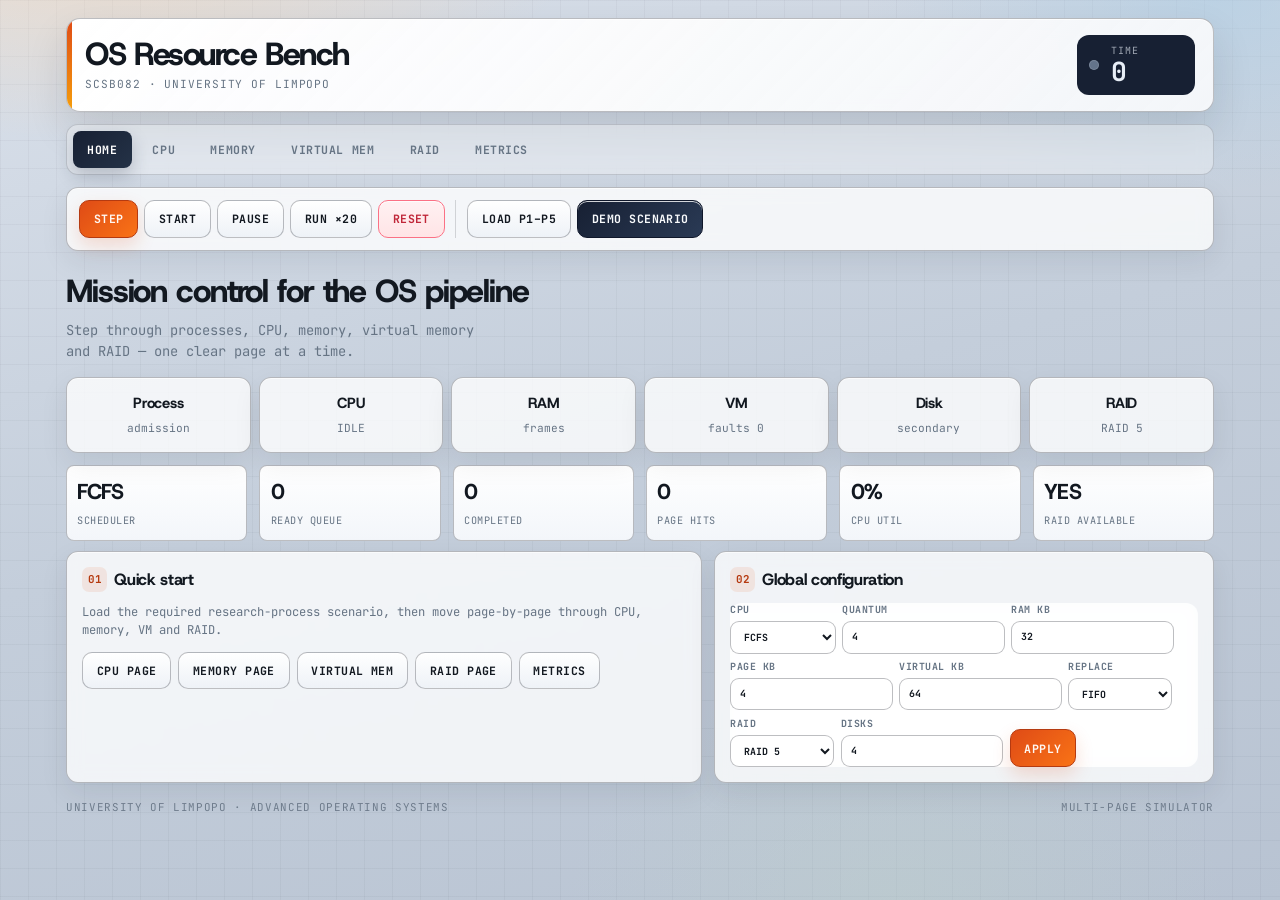
==== commit 66edc78d: "Upgrade multi-page UI with polished visual design system. Co-authored-by: Cursor <cursoragent@cursor" ====
--- a/static/index.html
+++ b/static/index.html
@@ -6,7 +6,7 @@
   <title>Home · OS Resource Bench</title>
   <link rel="preconnect" href="https://fonts.googleapis.com" />
   <link rel="preconnect" href="https://fonts.gstatic.com" crossorigin />
-  <link href="https://fonts.googleapis.com/css2?family=Bricolage+Grotesque:opsz,wght@12..96,600;12..96,800&family=IBM+Plex+Mono:wght@400;600;700&display=swap" rel="stylesheet" />
+  <link href="https://fonts.googleapis.com/css2?family=Host+Grotesk:wght@500;600;700;800&family=JetBrains+Mono:wght@400;600;700&display=swap" rel="stylesheet" />
   <link rel="stylesheet" href="/static/style.css" />
 </head>
 <body data-page="home">
@@ -46,8 +46,8 @@
     </section>
 
     <div class="page-head">
-      <h2>Dashboard</h2>
-      <p>Watch the full OS path: processes → CPU → RAM → virtual memory → disk → RAID.</p>
+      <h2>Mission control for the OS pipeline</h2>
+      <p>Step through processes, CPU, memory, virtual memory and RAID — one clear page at a time.</p>
     </div>
 
     <div class="pipeline">
--- a/static/style.css
+++ b/static/style.css
@@ -1,398 +1,532 @@
 :root {
-  --bg: #d8dee7;
-  --bg-2: #c7d0dc;
-  --surface: #f6f7fa;
-  --surface-2: #eef1f6;
-  --ink: #161d27;
-  --muted: #5a6778;
-  --line: #2a3545;
-  --line-soft: #b0bbc9;
-  --accent: #c2410c;
-  --accent-2: #9a3412;
-  --navy: #1e293b;
-  --ok: #15803d;
-  --warn: #b91c1c;
-  --info: #0369a1;
-  --crt: #0c1713;
-  --crt-fg: #95efb0;
-  --mono: "IBM Plex Mono", Consolas, monospace;
-  --sans: "Bricolage Grotesque", "Segoe UI", sans-serif;
-  --r: 6px;
-  --shadow: 0 1px 0 rgba(255,255,255,0.55) inset, 0 8px 18px rgba(22, 29, 39, 0.08);
+  --ink: #121820;
+  --ink-2: #2a3441;
+  --muted: #667484;
+  --line: rgba(18, 24, 32, 0.16);
+  --line-strong: rgba(18, 24, 32, 0.28);
+  --surface: rgba(255, 255, 255, 0.78);
+  --surface-solid: #f4f6f9;
+  --surface-2: #e8edf3;
+  --glass: rgba(255, 255, 255, 0.55);
+  --accent: #df4b16;
+  --accent-deep: #b53a10;
+  --navy: #172033;
+  --ok: #0f7a45;
+  --warn: #c02739;
+  --info: #0b6e99;
+  --crt: #081410;
+  --crt-fg: #8ef0ad;
+  --glow-warm: rgba(223, 75, 22, 0.18);
+  --sans: "Host Grotesk", "Segoe UI", sans-serif;
+  --mono: "JetBrains Mono", Consolas, monospace;
+  --r: 12px;
+  --r-sm: 8px;
+  --ease: cubic-bezier(0.22, 1, 0.36, 1);
+  --shadow: 0 1px 0 rgba(255,255,255,0.65) inset, 0 10px 28px rgba(18, 24, 32, 0.08);
+  --shadow-lg: 0 1px 0 rgba(255,255,255,0.7) inset, 0 18px 40px rgba(18, 24, 32, 0.12);
 }
 
 * { box-sizing: border-box; }
 html, body { margin: 0; min-height: 100%; }
 body {
   color: var(--ink);
-  font: 14px/1.45 var(--mono);
-  background:
-    linear-gradient(rgba(42,53,69,0.05) 1px, transparent 1px),
-    linear-gradient(90deg, rgba(42,53,69,0.05) 1px, transparent 1px),
-    linear-gradient(160deg, var(--bg), var(--bg-2));
-  background-size: 22px 22px, 22px 22px, auto;
+  font: 14px/1.5 var(--mono);
+  background-color: #cfd7e2;
+  background-image:
+    radial-gradient(900px 420px at 8% -10%, rgba(255, 214, 170, 0.55), transparent 55%),
+    radial-gradient(700px 380px at 95% 0%, rgba(170, 205, 230, 0.5), transparent 50%),
+    radial-gradient(600px 420px at 70% 100%, rgba(190, 210, 200, 0.35), transparent 55%),
+    linear-gradient(rgba(18, 24, 32, 0.035) 1px, transparent 1px),
+    linear-gradient(90deg, rgba(18, 24, 32, 0.035) 1px, transparent 1px),
+    linear-gradient(165deg, #d9e0ea 0%, #c4cedb 48%, #b8c3d2 100%);
+  background-size: auto, auto, auto, 28px 28px, 28px 28px, auto;
+  background-attachment: fixed;
 }
 a { color: inherit; text-decoration: none; }
 button, input, select { font: inherit; }
-:focus-visible { outline: 2px solid #2563eb; outline-offset: 2px; }
+:focus-visible {
+  outline: 2px solid #2563eb;
+  outline-offset: 2px;
+}
 
 .app {
-  max-width: 1200px;
+  max-width: 1180px;
   margin: 0 auto;
-  padding: 14px 14px 28px;
-}
-
-/* Top chrome */
+  padding: 18px 16px 40px;
+  animation: rise 0.55s var(--ease);
+}
+
+/* ===== Top bar ===== */
 .topbar {
   display: grid;
   grid-template-columns: 1fr auto;
-  gap: 0.75rem;
+  gap: 1rem;
   align-items: center;
-  background: var(--surface);
-  border: 2px solid var(--line);
-  border-radius: var(--r);
-  padding: 0.75rem 0.9rem;
-  box-shadow: var(--shadow);
-  margin-bottom: 10px;
-}
-
+  padding: 1rem 1.15rem;
+  margin-bottom: 12px;
+  border: 1px solid var(--line-strong);
+  border-radius: calc(var(--r) + 2px);
+  background:
+    linear-gradient(135deg, rgba(255,255,255,0.92), rgba(244,246,249,0.75)),
+    var(--surface);
+  box-shadow: var(--shadow-lg);
+  backdrop-filter: blur(10px);
+  position: relative;
+  overflow: hidden;
+}
+.topbar::before {
+  content: "";
+  position: absolute;
+  left: 0; top: 0; bottom: 0;
+  width: 5px;
+  background: linear-gradient(180deg, var(--accent), #f59e0b);
+}
 .brand h1 {
   margin: 0;
   font-family: var(--sans);
-  font-size: clamp(1.25rem, 2.5vw, 1.8rem);
+  font-size: clamp(1.45rem, 3vw, 2rem);
   font-weight: 800;
-  letter-spacing: -0.03em;
-  line-height: 1.1;
+  letter-spacing: -0.045em;
+  line-height: 1.05;
 }
 .brand p {
-  margin: 0.2rem 0 0;
+  margin: 0.3rem 0 0;
   color: var(--muted);
   font-size: 0.7rem;
-  text-transform: uppercase;
-  letter-spacing: 0.06em;
-}
-
+  letter-spacing: 0.08em;
+  text-transform: uppercase;
+}
 .clock {
   display: flex;
   align-items: center;
-  gap: 0.65rem;
-  border-left: 2px solid var(--line);
-  padding-left: 0.85rem;
+  gap: 0.75rem;
+  padding: 0.55rem 0.8rem;
+  border-radius: var(--r);
+  background: var(--navy);
+  color: #e8eef7;
+  min-width: 118px;
 }
 .clock small {
   display: block;
-  color: var(--muted);
-  font-size: 0.65rem;
+  opacity: 0.65;
+  font-size: 0.62rem;
+  letter-spacing: 0.08em;
   text-transform: uppercase;
 }
 .clock strong {
-  font-size: 1.6rem;
+  font-size: 1.65rem;
+  line-height: 1;
   font-variant-numeric: tabular-nums;
-  line-height: 1;
+}
+.clock strong.flash {
+  animation: tickFlash 0.35s var(--ease);
 }
 .led {
-  width: 11px;
-  height: 11px;
+  width: 10px;
+  height: 10px;
   border-radius: 50%;
-  border: 2px solid var(--line);
-  background: #7c8696;
+  background: #64748b;
+  box-shadow: inset 0 0 0 1px rgba(255,255,255,0.15);
 }
 .led.on {
-  background: #22c55e;
-  box-shadow: 0 0 0 3px rgba(34,197,94,0.18);
-  animation: blink 1s steps(2) infinite;
-}
-
-/* Navigation pages */
+  background: #4ade80;
+  box-shadow: 0 0 0 4px rgba(74, 222, 128, 0.18);
+  animation: pulse 1.1s ease-in-out infinite;
+}
+
+/* ===== Nav ===== */
 .nav {
   display: flex;
   flex-wrap: wrap;
-  gap: 0.35rem;
-  margin-bottom: 10px;
+  gap: 0.4rem;
+  margin-bottom: 12px;
+  padding: 0.35rem;
+  border-radius: var(--r);
+  background: rgba(255,255,255,0.35);
+  border: 1px solid var(--line);
+  backdrop-filter: blur(8px);
 }
 .nav a {
-  border: 1.5px solid var(--line);
-  background: var(--surface-2);
-  color: var(--muted);
-  padding: 0.55rem 0.75rem;
+  position: relative;
+  padding: 0.62rem 0.9rem;
+  border-radius: var(--r-sm);
+  color: var(--muted);
+  font-size: 0.72rem;
+  font-weight: 700;
+  letter-spacing: 0.05em;
+  text-transform: uppercase;
+  transition: color 0.18s var(--ease), background 0.18s var(--ease), transform 0.18s var(--ease);
+}
+.nav a:hover {
+  color: var(--ink);
+  background: rgba(255,255,255,0.7);
+  transform: translateY(-1px);
+}
+.nav a.active {
+  color: #fff;
+  background: linear-gradient(135deg, var(--navy), #243247);
+  box-shadow: 0 8px 18px rgba(23, 32, 51, 0.22);
+}
+
+/* ===== Toolbar ===== */
+.toolbar {
+  display: flex;
+  flex-wrap: wrap;
+  gap: 0.55rem;
+  align-items: end;
+  padding: 0.75rem;
+  margin-bottom: 16px;
+  border: 1px solid var(--line-strong);
   border-radius: var(--r);
-  font-size: 0.72rem;
-  font-weight: 700;
-  letter-spacing: 0.04em;
-  text-transform: uppercase;
-  transition: 0.12s ease;
-}
-.nav a:hover {
-  background: #fff;
-  color: var(--ink);
-  border-color: var(--accent);
-}
-.nav a.active {
-  background: var(--navy);
-  color: #f8fafc;
-  border-color: #0f172a;
-}
-
-/* Shared control strip */
-.toolbar {
+  background: var(--surface);
+  box-shadow: var(--shadow);
+  backdrop-filter: blur(8px);
+}
+.toolbar .group {
   display: flex;
   flex-wrap: wrap;
   gap: 0.4rem;
   align-items: end;
-  background: var(--surface);
-  border: 2px solid var(--line);
-  border-radius: var(--r);
-  padding: 0.65rem;
-  margin-bottom: 12px;
-  box-shadow: var(--shadow);
-}
-.toolbar .group {
-  display: flex;
-  flex-wrap: wrap;
-  gap: 0.35rem;
-  align-items: end;
-  padding-right: 0.55rem;
-  margin-right: 0.2rem;
-  border-right: 1px solid var(--line-soft);
-}
-.toolbar .group:last-child { border-right: 0; }
+  padding-right: 0.65rem;
+  margin-right: 0.15rem;
+  border-right: 1px solid var(--line);
+}
+.toolbar .group:last-child { border-right: 0; padding-right: 0; }
 
 .btn {
-  border: 1.5px solid var(--line);
-  background: #e9eef4;
+  border: 1px solid var(--line-strong);
+  background: linear-gradient(180deg, #ffffff, #eef2f7);
   color: var(--ink);
-  border-radius: var(--r);
-  padding: 0.5rem 0.7rem;
+  border-radius: 10px;
+  padding: 0.58rem 0.85rem;
   font-weight: 700;
   font-size: 0.72rem;
-  letter-spacing: 0.03em;
+  letter-spacing: 0.04em;
+  text-transform: uppercase;
   cursor: pointer;
-  text-transform: uppercase;
-}
-.btn:hover { background: #fff; border-color: var(--accent); }
-.btn:active { transform: translateY(1px); }
-.btn.primary { background: var(--accent); color: #fff7ed; border-color: var(--accent-2); }
-.btn.primary:hover { background: var(--accent-2); color: #fff; }
-.btn.dark { background: var(--navy); color: #fff; border-color: #0f172a; }
-.btn.warn { background: #fff1f2; color: var(--warn); border-color: #e11d48; }
+  transition: transform 0.15s var(--ease), box-shadow 0.15s var(--ease), background 0.15s var(--ease);
+  box-shadow: 0 1px 0 rgba(255,255,255,0.8) inset;
+}
+.btn:hover {
+  transform: translateY(-1px);
+  box-shadow: 0 8px 16px rgba(18, 24, 32, 0.1);
+}
+.btn:active { transform: translateY(0); }
+.btn.primary {
+  background: linear-gradient(135deg, var(--accent), #f97316);
+  border-color: var(--accent-deep);
+  color: #fff8f3;
+  box-shadow: 0 8px 18px var(--glow-warm);
+}
+.btn.primary:hover {
+  background: linear-gradient(135deg, var(--accent-deep), var(--accent));
+  color: #fff;
+}
+.btn.dark {
+  background: linear-gradient(135deg, var(--navy), #2a3a55);
+  border-color: #0f172a;
+  color: #f8fafc;
+}
+.btn.warn {
+  background: linear-gradient(180deg, #fff1f2, #ffe4e6);
+  border-color: #fb7185;
+  color: var(--warn);
+}
 
 .field {
   display: flex;
   flex-direction: column;
-  gap: 0.15rem;
+  gap: 0.2rem;
   font-size: 0.62rem;
   font-weight: 700;
   color: var(--muted);
   text-transform: uppercase;
-  letter-spacing: 0.04em;
+  letter-spacing: 0.05em;
 }
 .field input, .field select {
-  min-width: 96px;
-  border: 1.5px solid var(--line);
+  min-width: 104px;
+  border: 1px solid var(--line-strong);
   background: #fff;
-  border-radius: var(--r);
-  padding: 0.42rem 0.45rem;
+  border-radius: 9px;
+  padding: 0.48rem 0.55rem;
   color: var(--ink);
-}
-
-/* Page body */
+  transition: border-color 0.15s var(--ease), box-shadow 0.15s var(--ease);
+}
+.field input:hover, .field select:hover { border-color: #64748b; }
+.field input:focus, .field select:focus {
+  border-color: var(--accent);
+  box-shadow: 0 0 0 3px var(--glow-warm);
+  outline: none;
+}
+
+/* ===== Page chrome ===== */
 .page-head {
-  margin: 0 0 0.85rem;
+  margin: 0 0 1rem;
+  animation: rise 0.5s var(--ease) 0.05s both;
 }
 .page-head h2 {
   margin: 0;
   font-family: var(--sans);
-  font-size: 1.35rem;
+  font-size: clamp(1.5rem, 3vw, 2rem);
   font-weight: 800;
-  letter-spacing: -0.02em;
+  letter-spacing: -0.035em;
 }
 .page-head p {
-  margin: 0.25rem 0 0;
-  color: var(--muted);
-  font-size: 0.8rem;
-}
-
-.grid {
-  display: grid;
-  gap: 10px;
-}
-.grid.two { grid-template-columns: 1.1fr 0.9fr; }
+  margin: 0.35rem 0 0;
+  color: var(--muted);
+  max-width: 52ch;
+  font-size: 0.86rem;
+}
+
+.grid { display: grid; gap: 12px; }
+.grid.two { grid-template-columns: 1.12fr 0.88fr; }
 .grid.three { grid-template-columns: repeat(3, 1fr); }
-.grid.cards { grid-template-columns: repeat(auto-fit, minmax(160px, 1fr)); }
+.grid.cards { grid-template-columns: repeat(auto-fit, minmax(150px, 1fr)); }
 
 .panel {
   background: var(--surface);
-  border: 2px solid var(--line);
+  border: 1px solid var(--line-strong);
   border-radius: var(--r);
-  padding: 0.75rem;
+  padding: 0.95rem;
   box-shadow: var(--shadow);
+  backdrop-filter: blur(8px);
   min-width: 0;
-}
+  animation: rise 0.5s var(--ease) both;
+}
+.panel:nth-child(2) { animation-delay: 0.05s; }
+.panel:nth-child(3) { animation-delay: 0.1s; }
 .panel h3 {
-  margin: 0 0 0.6rem;
+  margin: 0 0 0.7rem;
   font-family: var(--sans);
-  font-size: 0.95rem;
-  font-weight: 700;
+  font-size: 1.02rem;
+  font-weight: 750;
+  letter-spacing: -0.02em;
+  display: flex;
+  align-items: center;
+  gap: 0.45rem;
 }
 .panel h3 .num {
-  color: var(--accent);
+  display: inline-grid;
+  place-items: center;
+  min-width: 1.55rem;
+  height: 1.55rem;
+  padding: 0 0.3rem;
+  border-radius: 7px;
+  background: rgba(223, 75, 22, 0.1);
+  color: var(--accent-deep);
   font-family: var(--mono);
-  font-size: 0.7rem;
-  margin-right: 0.4rem;
-}
-
-.meta { color: var(--muted); font-size: 0.75rem; margin: 0 0 0.55rem; }
-
+  font-size: 0.68rem;
+  font-weight: 700;
+}
+.meta {
+  color: var(--muted);
+  font-size: 0.76rem;
+  margin: 0 0 0.65rem;
+}
+
+/* ===== Tables ===== */
 .table-wrap {
   overflow: auto;
   max-height: 460px;
-  border: 1px solid var(--line-soft);
-  border-radius: var(--r);
+  border: 1px solid var(--line);
+  border-radius: var(--r-sm);
   background: #fff;
 }
 table { width: 100%; border-collapse: collapse; font-size: 0.78rem; }
 th, td {
-  padding: 0.42rem 0.5rem;
-  border-bottom: 1px solid #d7deea;
+  padding: 0.5rem 0.55rem;
+  border-bottom: 1px solid #e2e8f0;
   text-align: left;
   white-space: nowrap;
 }
 th {
   position: sticky;
   top: 0;
-  background: #e8eef7;
+  z-index: 1;
+  background: linear-gradient(180deg, #eef3f9, #e6ecf5);
   color: var(--muted);
   font-size: 0.66rem;
-  text-transform: uppercase;
-  letter-spacing: 0.04em;
-}
-tr:hover td { background: #f3f7fc; }
-tr.row-running td { background: #fff4eb; font-weight: 600; color: var(--accent-2); }
+  letter-spacing: 0.05em;
+  text-transform: uppercase;
+}
+tr:hover td { background: #f5f9ff; }
+tr.row-running td {
+  background: linear-gradient(90deg, #fff1e7, #fff7ed);
+  color: var(--accent-deep);
+  font-weight: 700;
+}
 
 .status {
   display: inline-block;
-  min-width: 4.6rem;
+  min-width: 5rem;
   text-align: center;
-  padding: 0.1rem 0.3rem;
-  border: 1px solid var(--line-soft);
-  border-radius: 3px;
+  padding: 0.15rem 0.4rem;
+  border-radius: 999px;
   font-size: 0.68rem;
+  font-weight: 700;
+  border: 1px solid transparent;
+}
+.status-running { background: #ffedd5; color: var(--accent-deep); border-color: #fdba74; }
+.status-ready { background: #e0f2fe; color: #075985; border-color: #7dd3fc; }
+.status-terminated { background: #dcfce7; color: #166534; border-color: #86efac; }
+.status-waiting { background: #fef9c3; color: #854d0e; border-color: #fde047; }
+.status-new { background: #f1f5f9; color: #475569; border-color: #cbd5e1; }
+
+/* ===== Widgets ===== */
+.crt {
+  background:
+    radial-gradient(120% 100% at 50% 0%, rgba(142, 240, 173, 0.08), transparent 45%),
+    linear-gradient(180deg, #10241c, var(--crt));
+  color: var(--crt-fg);
+  border: 1px solid #0a1a14;
+  border-radius: var(--r);
+  padding: 1rem;
+  min-height: 118px;
+  white-space: pre-wrap;
+  line-height: 1.55;
+  box-shadow: inset 0 0 40px rgba(0,0,0,0.35);
+  position: relative;
+  overflow: hidden;
+}
+.crt::after {
+  content: "";
+  position: absolute;
+  inset: 0;
+  background: repeating-linear-gradient(
+    180deg,
+    transparent 0 2px,
+    rgba(0,0,0,0.08) 2px 3px
+  );
+  pointer-events: none;
+  opacity: 0.55;
+}
+
+.queue {
+  min-height: 2.6rem;
+  border: 1px dashed var(--line-strong);
+  border-radius: var(--r-sm);
+  background: rgba(255,255,255,0.85);
+  padding: 0.45rem;
+  display: flex;
+  flex-wrap: wrap;
+  gap: 0.35rem;
+}
+.qitem {
+  border: 1px solid #fdba74;
+  background: linear-gradient(180deg, #fff7ed, #ffedd5);
+  color: var(--accent-deep);
+  border-radius: 999px;
+  padding: 0.18rem 0.55rem;
+  font-size: 0.72rem;
+  font-weight: 700;
+}
+.muted { color: var(--muted); font-size: 0.76rem; }
+
+.gantt {
+  display: flex;
+  flex-wrap: wrap;
+  gap: 4px;
+  max-height: 140px;
+  overflow: auto;
+  border: 1px solid var(--line);
+  border-radius: var(--r-sm);
+  background: #fff;
+  padding: 0.5rem;
+}
+.gantt span {
+  border: 1px solid #cbd5e1;
   background: #f1f5f9;
-}
-.status-running { background: #ffedd5; border-color: var(--accent); color: var(--accent-2); }
-.status-ready { background: #e0f2fe; border-color: var(--info); color: #075985; }
-.status-terminated { background: #dcfce7; border-color: var(--ok); color: #14532d; }
-.status-waiting { background: #fef9c3; border-color: #ca8a04; color: #854d0e; }
-
-.crt {
-  background: var(--crt);
-  color: var(--crt-fg);
-  border: 2px solid #07110d;
-  border-radius: var(--r);
-  padding: 0.85rem;
-  min-height: 110px;
-  white-space: pre-wrap;
-  line-height: 1.5;
-}
-.queue {
-  min-height: 2.5rem;
-  border: 1px dashed var(--line-soft);
-  border-radius: var(--r);
+  border-radius: 5px;
+  font-size: 0.64rem;
+  padding: 0.22rem 0.32rem;
+  transition: transform 0.15s var(--ease);
+}
+.gantt span.run {
+  background: linear-gradient(180deg, #ffedd5, #fed7aa);
+  border-color: #fb923c;
+  color: var(--accent-deep);
+  font-weight: 700;
+}
+.gantt span.idle { opacity: 0.4; }
+
+.frames, .meters, .raid-grid { display: grid; gap: 0.5rem; }
+.frames { grid-template-columns: repeat(auto-fill, minmax(112px, 1fr)); }
+.meters { grid-template-columns: repeat(auto-fit, minmax(132px, 1fr)); }
+.raid-grid { grid-template-columns: repeat(auto-fit, minmax(155px, 1fr)); }
+
+.frame, .stat, .disk {
+  border: 1px solid var(--line-strong);
   background: #fff;
-  padding: 0.4rem;
-  display: flex;
-  flex-wrap: wrap;
-  gap: 0.3rem;
-}
-.qitem {
-  border: 1px solid var(--accent);
-  background: #fff7ed;
-  color: var(--accent-2);
-  border-radius: 3px;
-  padding: 0.15rem 0.4rem;
-  font-size: 0.72rem;
-  font-weight: 700;
-}
-.muted { color: var(--muted); font-size: 0.75rem; }
-
-.gantt {
-  display: flex;
-  flex-wrap: wrap;
-  gap: 3px;
-  max-height: 130px;
-  overflow: auto;
-  border: 1px solid var(--line-soft);
-  border-radius: var(--r);
-  background: #fff;
-  padding: 0.4rem;
-}
-.gantt span {
-  border: 1px solid var(--line-soft);
-  background: #eef2f6;
-  border-radius: 2px;
-  font-size: 0.64rem;
-  padding: 0.2rem 0.28rem;
-}
-.gantt span.run {
-  background: #ffedd5;
-  border-color: var(--accent);
-  color: var(--accent-2);
-  font-weight: 700;
-}
-.gantt span.idle { opacity: 0.4; }
-
-.frames, .meters, .raid-grid {
-  display: grid;
-  gap: 0.45rem;
-}
-.frames { grid-template-columns: repeat(auto-fill, minmax(110px, 1fr)); }
-.meters { grid-template-columns: repeat(auto-fit, minmax(130px, 1fr)); }
-.raid-grid { grid-template-columns: repeat(auto-fit, minmax(150px, 1fr)); }
-
-.frame, .stat, .disk {
-  border: 1.5px solid var(--line);
-  background: #fff;
-  border-radius: var(--r);
-  padding: 0.55rem;
-}
-.frame { min-height: 62px; white-space: pre-line; font-size: 0.74rem; }
+  border-radius: var(--r-sm);
+  padding: 0.65rem;
+  transition: transform 0.18s var(--ease), box-shadow 0.18s var(--ease);
+}
+.frame:hover, .stat:hover, .disk:hover {
+  transform: translateY(-2px);
+  box-shadow: 0 10px 20px rgba(18, 24, 32, 0.08);
+}
+.frame { min-height: 68px; white-space: pre-line; font-size: 0.74rem; }
 .frame.free {
   color: var(--muted);
-  background: repeating-linear-gradient(-45deg, #f4f6f9, #f4f6f9 5px, #e8edf4 5px, #e8edf4 10px);
-}
-.frame.used { background: #ecfdf3; border-color: var(--ok); font-weight: 700; }
+  background:
+    repeating-linear-gradient(-45deg, #f8fafc, #f8fafc 6px, #eef2f7 6px, #eef2f7 12px);
+}
+.frame.used {
+  background: linear-gradient(160deg, #ecfdf3, #d1fae5);
+  border-color: #4ade80;
+  font-weight: 700;
+  color: #14532d;
+}
+.stat {
+  background: linear-gradient(180deg, #ffffff, #f3f6fa);
+}
 .stat b {
   display: block;
-  font-size: 1.25rem;
+  font-family: var(--sans);
+  font-size: 1.35rem;
+  font-weight: 800;
+  letter-spacing: -0.03em;
   font-variant-numeric: tabular-nums;
 }
 .stat span {
   color: var(--muted);
   font-size: 0.64rem;
   text-transform: uppercase;
-  letter-spacing: 0.04em;
+  letter-spacing: 0.05em;
 }
 
 .teletype {
-  border: 1.5px solid #d97706;
-  background: #fffbeb;
+  border: 1px solid #f59e0b;
+  background: linear-gradient(180deg, #fffbeb, #fef3c7);
   color: #78350f;
-  border-radius: var(--r);
-  padding: 0.7rem;
-  min-height: 84px;
+  border-radius: var(--r-sm);
+  padding: 0.8rem;
+  min-height: 90px;
   white-space: pre-wrap;
   font-size: 0.76rem;
-  line-height: 1.45;
-}
-.teletype.hit { background: #ecfdf3; color: #14532d; border-color: var(--ok); }
-.teletype.fail { background: #fff1f2; color: #9f1239; border-color: var(--warn); }
-
-.disk { min-height: 130px; }
-.disk.failed { background: #fff1f2; border-color: var(--warn); }
+  line-height: 1.5;
+}
+.teletype.hit {
+  background: linear-gradient(180deg, #ecfdf3, #d1fae5);
+  color: #14532d;
+  border-color: #4ade80;
+}
+.teletype.fail {
+  background: linear-gradient(180deg, #fff1f2, #fecdd3);
+  color: #9f1239;
+  border-color: #fb7185;
+}
+
+.disk { min-height: 140px; background: linear-gradient(180deg, #fff, #f8fafc); }
+.disk.failed {
+  background: linear-gradient(180deg, #fff1f2, #ffe4e6);
+  border-color: #fb7185;
+}
 .disk h4 {
-  margin: 0 0 0.35rem;
+  margin: 0 0 0.4rem;
   font-family: var(--sans);
-  font-size: 0.8rem;
+  font-size: 0.86rem;
+  font-weight: 750;
 }
 .disk pre {
   margin: 0;
@@ -400,70 +534,110 @@
   overflow: auto;
   color: var(--muted);
   font-size: 0.66rem;
-  line-height: 1.4;
+  line-height: 1.45;
 }
 
 .kernellog {
   margin: 0;
-  background: #101820;
-  color: #d7e6df;
-  border: 2px solid #07110d;
+  background:
+    radial-gradient(80% 60% at 20% 0%, rgba(142, 240, 173, 0.08), transparent 50%),
+    #0d141c;
+  color: #d5e7df;
+  border: 1px solid #0a1016;
   border-radius: var(--r);
-  padding: 0.75rem;
-  max-height: 380px;
+  padding: 0.9rem;
+  max-height: 390px;
   overflow: auto;
   font-size: 0.74rem;
-  line-height: 1.45;
-}
-
-/* Dashboard extras */
+  line-height: 1.5;
+  box-shadow: inset 0 0 30px rgba(0,0,0,0.25);
+}
+
+/* ===== Dashboard pipeline ===== */
 .pipeline {
   display: grid;
   grid-template-columns: repeat(6, 1fr);
-  gap: 0.4rem;
-  margin-bottom: 10px;
+  gap: 0.5rem;
+  margin-bottom: 12px;
 }
 .pipe-step {
+  position: relative;
   background: var(--surface);
-  border: 2px solid var(--line);
+  border: 1px solid var(--line-strong);
   border-radius: var(--r);
-  padding: 0.7rem 0.55rem;
+  padding: 0.85rem 0.6rem;
   text-align: center;
   box-shadow: var(--shadow);
-}
+  overflow: hidden;
+  transition: transform 0.2s var(--ease), border-color 0.2s var(--ease), box-shadow 0.2s var(--ease);
+}
+.pipe-step::after {
+  content: "";
+  position: absolute;
+  inset: auto 0 0 0;
+  height: 3px;
+  background: transparent;
+  transition: background 0.2s var(--ease);
+}
+.pipe-step:hover { transform: translateY(-2px); }
 .pipe-step b {
   display: block;
   font-family: var(--sans);
-  font-size: 0.85rem;
+  font-size: 0.92rem;
+  font-weight: 750;
+  letter-spacing: -0.02em;
   margin-bottom: 0.2rem;
 }
-.pipe-step span { color: var(--muted); font-size: 0.68rem; }
-.pipe-step.hot { border-color: var(--accent); background: #fff7ed; }
+.pipe-step span { color: var(--muted); font-size: 0.7rem; }
+.pipe-step.hot {
+  border-color: #fb923c;
+  box-shadow: 0 12px 26px var(--glow-warm);
+  background: linear-gradient(180deg, #fff7ed, #ffedd5);
+}
+.pipe-step.hot::after {
+  background: linear-gradient(90deg, var(--accent), #f59e0b);
+}
 
 .hero-actions {
   display: flex;
   flex-wrap: wrap;
   gap: 0.45rem;
-  margin-top: 0.7rem;
+  margin-top: 0.75rem;
 }
 
 .footer {
-  margin-top: 12px;
-  color: var(--muted);
-  font-size: 0.7rem;
-  text-transform: uppercase;
-  letter-spacing: 0.05em;
+  margin-top: 16px;
+  color: var(--muted);
+  font-size: 0.68rem;
+  letter-spacing: 0.06em;
+  text-transform: uppercase;
   display: flex;
   justify-content: space-between;
   gap: 0.75rem;
   flex-wrap: wrap;
-}
-
-@keyframes blink { 50% { opacity: 0.35; } }
-
-@media (max-width: 900px) {
+  opacity: 0.9;
+}
+
+@keyframes rise {
+  from { opacity: 0; transform: translateY(10px); }
+  to { opacity: 1; transform: translateY(0); }
+}
+@keyframes pulse {
+  0%, 100% { transform: scale(1); opacity: 1; }
+  50% { transform: scale(0.85); opacity: 0.7; }
+}
+@keyframes tickFlash {
+  0% { transform: scale(1); color: #fff; }
+  40% { transform: scale(1.08); color: #fdba74; }
+  100% { transform: scale(1); color: #fff; }
+}
+
+@media (max-width: 920px) {
+  .grid.two, .grid.three, .pipeline { grid-template-columns: 1fr 1fr; }
+  .pipeline { grid-template-columns: 1fr 1fr; }
+  .topbar { grid-template-columns: 1fr; }
+  .toolbar .group { border-right: 0; padding-right: 0; }
+}
+@media (max-width: 640px) {
   .grid.two, .grid.three, .pipeline { grid-template-columns: 1fr; }
-  .topbar { grid-template-columns: 1fr; }
-  .clock { border: 0; padding: 0; border-top: 1px solid var(--line-soft); padding-top: 0.45rem; }
-  .toolbar .group { border-right: 0; padding-right: 0; }
-}
+}
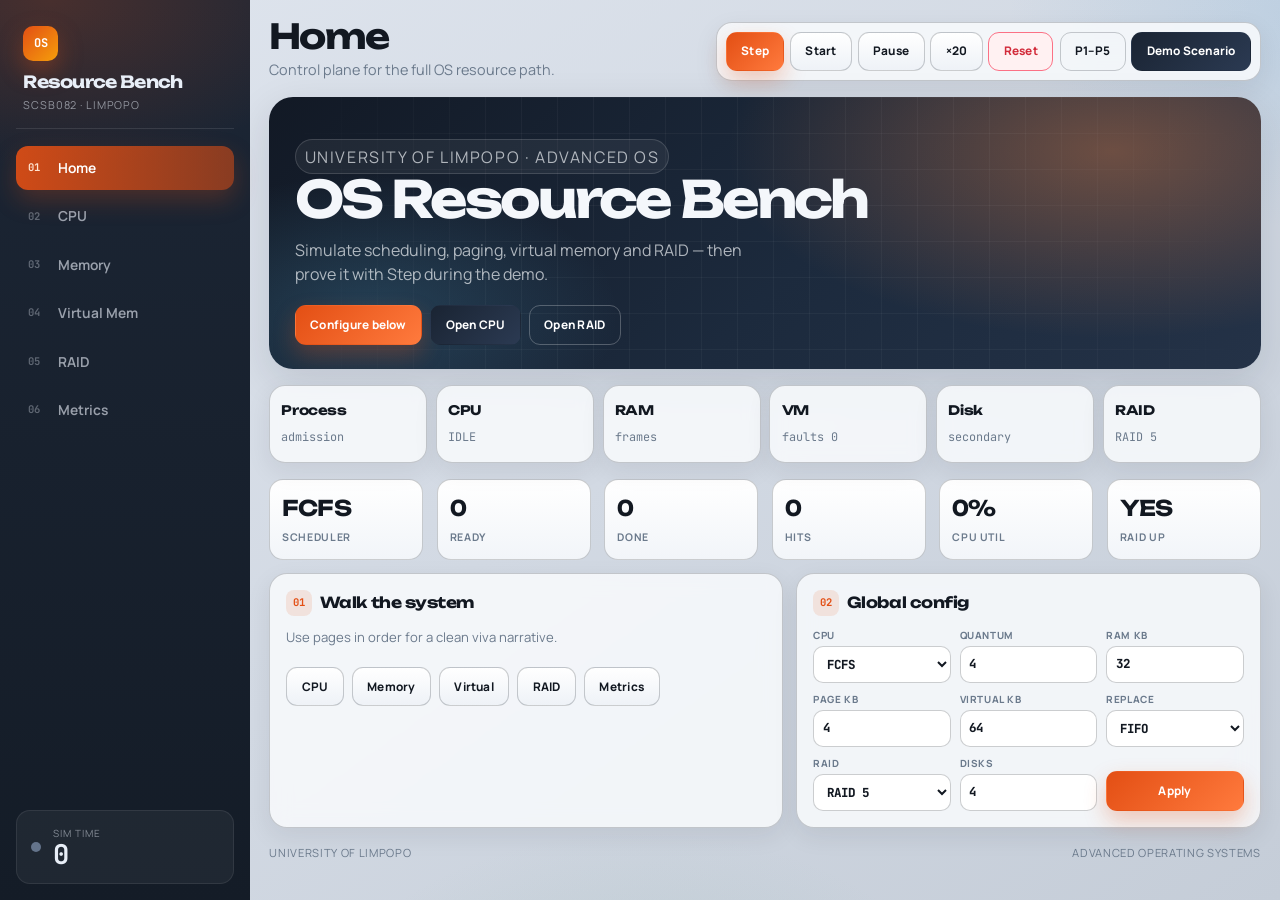
==== commit dab7dc8e: "Rebuild UI as app shell with sidebar, hero, and refined design system. Co-authored-by: Cursor <curso" ====
--- a/static/index.html
+++ b/static/index.html
@@ -6,85 +6,96 @@
   <title>Home · OS Resource Bench</title>
   <link rel="preconnect" href="https://fonts.googleapis.com" />
   <link rel="preconnect" href="https://fonts.gstatic.com" crossorigin />
-  <link href="https://fonts.googleapis.com/css2?family=Host+Grotesk:wght@500;600;700;800&family=JetBrains+Mono:wght@400;600;700&display=swap" rel="stylesheet" />
+  <link href="https://fonts.googleapis.com/css2?family=JetBrains+Mono:wght@400;600;700&family=Manrope:wght@500;600;700;800&family=Unbounded:wght@600;700&display=swap" rel="stylesheet" />
   <link rel="stylesheet" href="/static/style.css" />
 </head>
 <body data-page="home">
-  <div class="app">
-    <header class="topbar">
-      <div class="brand">
-        <h1>OS Resource Bench</h1>
-        <p>SCSB082 · University of Limpopo</p>
+  <div class="shell">
+    <aside class="rail">
+      <div class="rail-brand">
+        <div class="mark">OS</div>
+        <h1>Resource Bench</h1>
+        <p>SCSB082 · Limpopo</p>
       </div>
-      <div class="clock">
+      <nav class="rail-nav">
+        <a class="active" href="/"><span class="idx">01</span>Home</a>
+        <a href="/cpu"><span class="idx">02</span>CPU</a>
+        <a href="/memory"><span class="idx">03</span>Memory</a>
+        <a href="/virtual"><span class="idx">04</span>Virtual Mem</a>
+        <a href="/raid"><span class="idx">05</span>RAID</a>
+        <a href="/metrics"><span class="idx">06</span>Metrics</a>
+      </nav>
+      <div class="rail-clock">
         <div class="led" id="run-led"></div>
-        <div><small>time</small><strong id="sim-time">0</strong></div>
+        <div><small>sim time</small><strong id="sim-time">0</strong></div>
       </div>
-    </header>
+    </aside>
 
-    <nav class="nav">
-      <a class="active" href="/">Home</a>
-      <a href="/cpu">CPU</a>
-      <a href="/memory">Memory</a>
-      <a href="/virtual">Virtual Mem</a>
-      <a href="/raid">RAID</a>
-      <a href="/metrics">Metrics</a>
-    </nav>
+    <div class="stage">
+      <div class="stage-bar">
+        <div>
+          <h2>Home</h2>
+          <p>Control plane for the full OS resource path.</p>
+        </div>
+        <div class="dock">
+          <div class="group">
+            <button id="btn-step" class="btn primary">Step</button>
+            <button id="btn-start" class="btn">Start</button>
+            <button id="btn-pause" class="btn">Pause</button>
+            <button id="btn-run20" class="btn">×20</button>
+            <button id="btn-reset" class="btn warn">Reset</button>
+          </div>
+          <div class="group">
+            <button id="btn-generate" class="btn ghost">P1–P5</button>
+            <button id="btn-demo" class="btn dark">Demo Scenario</button>
+          </div>
+        </div>
+      </div>
 
-    <section class="toolbar">
-      <div class="group">
-        <button id="btn-step" class="btn primary">Step</button>
-        <button id="btn-start" class="btn">Start</button>
-        <button id="btn-pause" class="btn">Pause</button>
-        <button id="btn-run20" class="btn">Run ×20</button>
-        <button id="btn-reset" class="btn warn">Reset</button>
-      </div>
-      <div class="group">
-        <button id="btn-generate" class="btn">Load P1–P5</button>
-        <button id="btn-demo" class="btn dark">Demo Scenario</button>
-      </div>
-    </section>
-
-    <div class="page-head">
-      <h2>Mission control for the OS pipeline</h2>
-      <p>Step through processes, CPU, memory, virtual memory and RAID — one clear page at a time.</p>
-    </div>
-
-    <div class="pipeline">
-      <div class="pipe-step" id="pipe-proc"><b>Process</b><span>admission</span></div>
-      <div class="pipe-step" id="pipe-cpu"><b>CPU</b><span id="sum-running">IDLE</span></div>
-      <div class="pipe-step" id="pipe-ram"><b>RAM</b><span>frames</span></div>
-      <div class="pipe-step" id="pipe-vm"><b>VM</b><span>faults <span id="sum-faults">0</span></span></div>
-      <div class="pipe-step" id="pipe-disk"><b>Disk</b><span>secondary</span></div>
-      <div class="pipe-step" id="pipe-raid"><b>RAID</b><span id="sum-raid">RAID 5</span></div>
-    </div>
-
-    <div class="grid cards" style="margin-bottom:10px">
-      <div class="stat"><b id="sum-algo">FCFS</b><span>Scheduler</span></div>
-      <div class="stat"><b id="sum-ready">0</b><span>Ready queue</span></div>
-      <div class="stat"><b id="sum-done">0</b><span>Completed</span></div>
-      <div class="stat"><b id="sum-hits">0</b><span>Page hits</span></div>
-      <div class="stat"><b id="sum-util">0%</b><span>CPU util</span></div>
-      <div class="stat"><b id="sum-avail">YES</b><span>RAID available</span></div>
-    </div>
-
-    <div class="grid two">
-      <section class="panel">
-        <h3><span class="num">01</span>Quick start</h3>
-        <p class="meta">Load the required research-process scenario, then move page-by-page through CPU, memory, VM and RAID.</p>
+      <section class="hero">
+        <p class="hero-kicker">University of Limpopo · Advanced OS</p>
+        <h2>OS Resource Bench</h2>
+        <p>Simulate scheduling, paging, virtual memory and RAID — then prove it with Step during the demo.</p>
         <div class="hero-actions">
-          <a class="btn" href="/cpu">CPU page</a>
-          <a class="btn" href="/memory">Memory page</a>
-          <a class="btn" href="/virtual">Virtual Mem</a>
-          <a class="btn" href="/raid">RAID page</a>
-          <a class="btn" href="/metrics">Metrics</a>
+          <a class="btn primary" href="#config">Configure below</a>
+          <a class="btn dark" href="/cpu">Open CPU</a>
+          <a class="btn ghost" href="/raid" style="color:#fff;border-color:rgba(255,255,255,0.25)">Open RAID</a>
         </div>
       </section>
 
-      <section class="panel">
-        <h3><span class="num">02</span>Global configuration</h3>
-        <div class="toolbar" style="border:0;padding:0;margin:0;box-shadow:none">
-          <div class="group" style="border:0">
+      <div class="pipeline">
+        <div class="pipe-step" id="pipe-proc"><b>Process</b><span>admission</span></div>
+        <div class="pipe-step" id="pipe-cpu"><b>CPU</b><span id="sum-running">IDLE</span></div>
+        <div class="pipe-step" id="pipe-ram"><b>RAM</b><span>frames</span></div>
+        <div class="pipe-step" id="pipe-vm"><b>VM</b><span>faults <span id="sum-faults">0</span></span></div>
+        <div class="pipe-step" id="pipe-disk"><b>Disk</b><span>secondary</span></div>
+        <div class="pipe-step" id="pipe-raid"><b>RAID</b><span id="sum-raid">RAID 5</span></div>
+      </div>
+
+      <div class="grid cards" style="margin-bottom:0.85rem">
+        <div class="stat"><b id="sum-algo">FCFS</b><span>Scheduler</span></div>
+        <div class="stat"><b id="sum-ready">0</b><span>Ready</span></div>
+        <div class="stat"><b id="sum-done">0</b><span>Done</span></div>
+        <div class="stat"><b id="sum-hits">0</b><span>Hits</span></div>
+        <div class="stat"><b id="sum-util">0%</b><span>CPU util</span></div>
+        <div class="stat"><b id="sum-avail">YES</b><span>RAID up</span></div>
+      </div>
+
+      <div class="grid two" id="config">
+        <section class="panel">
+          <h3><span class="num">01</span>Walk the system</h3>
+          <p class="meta">Use pages in order for a clean viva narrative.</p>
+          <div class="hero-actions">
+            <a class="btn" href="/cpu">CPU</a>
+            <a class="btn" href="/memory">Memory</a>
+            <a class="btn" href="/virtual">Virtual</a>
+            <a class="btn" href="/raid">RAID</a>
+            <a class="btn" href="/metrics">Metrics</a>
+          </div>
+        </section>
+        <section class="panel">
+          <h3><span class="num">02</span>Global config</h3>
+          <div class="config-grid">
             <label class="field">CPU
               <select id="algorithm">
                 <option>FCFS</option><option>Round Robin</option><option>SJF</option><option>Priority</option>
@@ -106,14 +117,14 @@
             <label class="field">Disks<input id="disks" type="number" min="2" value="4" /></label>
             <button id="btn-apply" class="btn primary">Apply</button>
           </div>
-        </div>
-      </section>
+        </section>
+      </div>
+
+      <footer class="footer">
+        <span>University of Limpopo</span>
+        <span>Advanced Operating Systems</span>
+      </footer>
     </div>
-
-    <footer class="footer">
-      <span>University of Limpopo · Advanced Operating Systems</span>
-      <span>Multi-page simulator</span>
-    </footer>
   </div>
   <script src="/static/app.js"></script>
 </body>
--- a/static/style.css
+++ b/static/style.css
@@ -1,236 +1,260 @@
 :root {
-  --ink: #121820;
-  --ink-2: #2a3441;
-  --muted: #667484;
-  --line: rgba(18, 24, 32, 0.16);
-  --line-strong: rgba(18, 24, 32, 0.28);
-  --surface: rgba(255, 255, 255, 0.78);
-  --surface-solid: #f4f6f9;
-  --surface-2: #e8edf3;
-  --glass: rgba(255, 255, 255, 0.55);
-  --accent: #df4b16;
-  --accent-deep: #b53a10;
-  --navy: #172033;
-  --ok: #0f7a45;
-  --warn: #c02739;
-  --info: #0b6e99;
-  --crt: #081410;
-  --crt-fg: #8ef0ad;
-  --glow-warm: rgba(223, 75, 22, 0.18);
-  --sans: "Host Grotesk", "Segoe UI", sans-serif;
+  --bg0: #c5cdd8;
+  --bg1: #dfe5ee;
+  --rail: #141c27;
+  --rail-2: #1c2635;
+  --ink: #121821;
+  --ink-soft: #3d4b5c;
+  --muted: #6b7a8c;
+  --line: rgba(20, 28, 39, 0.12);
+  --line-2: rgba(20, 28, 39, 0.22);
+  --paper: rgba(248, 250, 252, 0.88);
+  --paper-solid: #f7f9fc;
+  --accent: #e34f14;
+  --accent-2: #ff7a3d;
+  --ok: #10965a;
+  --warn: #d22b3a;
+  --info: #0d7ea8;
+  --crt: #07130f;
+  --crt-fg: #79f0a6;
+  --sans: "Unbounded", "Segoe UI", sans-serif;
+  --text: "Manrope", "Segoe UI", sans-serif;
   --mono: "JetBrains Mono", Consolas, monospace;
-  --r: 12px;
-  --r-sm: 8px;
-  --ease: cubic-bezier(0.22, 1, 0.36, 1);
-  --shadow: 0 1px 0 rgba(255,255,255,0.65) inset, 0 10px 28px rgba(18, 24, 32, 0.08);
-  --shadow-lg: 0 1px 0 rgba(255,255,255,0.7) inset, 0 18px 40px rgba(18, 24, 32, 0.12);
-}
-
-* { box-sizing: border-box; }
+  --ease: cubic-bezier(0.16, 1, 0.3, 1);
+  --shadow: 0 12px 40px rgba(20, 28, 39, 0.12);
+  --shadow-soft: 0 8px 24px rgba(20, 28, 39, 0.08);
+}
+
+*, *::before, *::after { box-sizing: border-box; }
 html, body { margin: 0; min-height: 100%; }
 body {
   color: var(--ink);
-  font: 14px/1.5 var(--mono);
-  background-color: #cfd7e2;
-  background-image:
-    radial-gradient(900px 420px at 8% -10%, rgba(255, 214, 170, 0.55), transparent 55%),
-    radial-gradient(700px 380px at 95% 0%, rgba(170, 205, 230, 0.5), transparent 50%),
-    radial-gradient(600px 420px at 70% 100%, rgba(190, 210, 200, 0.35), transparent 55%),
-    linear-gradient(rgba(18, 24, 32, 0.035) 1px, transparent 1px),
-    linear-gradient(90deg, rgba(18, 24, 32, 0.035) 1px, transparent 1px),
-    linear-gradient(165deg, #d9e0ea 0%, #c4cedb 48%, #b8c3d2 100%);
-  background-size: auto, auto, auto, 28px 28px, 28px 28px, auto;
+  font: 14px/1.5 var(--text);
+  background:
+    radial-gradient(900px 500px at -10% -20%, rgba(255, 170, 110, 0.35), transparent 55%),
+    radial-gradient(800px 480px at 110% 0%, rgba(130, 180, 220, 0.35), transparent 50%),
+    radial-gradient(700px 500px at 50% 120%, rgba(120, 170, 150, 0.2), transparent 50%),
+    linear-gradient(145deg, var(--bg1), var(--bg0));
   background-attachment: fixed;
 }
 a { color: inherit; text-decoration: none; }
 button, input, select { font: inherit; }
-:focus-visible {
-  outline: 2px solid #2563eb;
-  outline-offset: 2px;
-}
-
-.app {
-  max-width: 1180px;
-  margin: 0 auto;
-  padding: 18px 16px 40px;
-  animation: rise 0.55s var(--ease);
-}
-
-/* ===== Top bar ===== */
-.topbar {
+:focus-visible { outline: 2px solid #3b82f6; outline-offset: 2px; }
+
+/* ===== APP SHELL ===== */
+.shell {
   display: grid;
-  grid-template-columns: 1fr auto;
-  gap: 1rem;
+  grid-template-columns: 250px minmax(0, 1fr);
+  min-height: 100vh;
+}
+
+.rail {
+  position: sticky;
+  top: 0;
+  height: 100vh;
+  padding: 1.25rem 1rem 1rem;
+  background:
+    radial-gradient(500px 280px at 20% 0%, rgba(227, 79, 20, 0.22), transparent 60%),
+    linear-gradient(180deg, var(--rail-2), var(--rail));
+  color: #e8eef7;
+  display: flex;
+  flex-direction: column;
+  gap: 1.1rem;
+  z-index: 20;
+  animation: slideRail 0.55s var(--ease);
+}
+
+.rail-brand {
+  padding: 0.35rem 0.45rem 0.9rem;
+  border-bottom: 1px solid rgba(255,255,255,0.1);
+}
+.rail-brand .mark {
+  display: inline-flex;
   align-items: center;
-  padding: 1rem 1.15rem;
-  margin-bottom: 12px;
-  border: 1px solid var(--line-strong);
-  border-radius: calc(var(--r) + 2px);
-  background:
-    linear-gradient(135deg, rgba(255,255,255,0.92), rgba(244,246,249,0.75)),
-    var(--surface);
-  box-shadow: var(--shadow-lg);
-  backdrop-filter: blur(10px);
-  position: relative;
-  overflow: hidden;
-}
-.topbar::before {
-  content: "";
-  position: absolute;
-  left: 0; top: 0; bottom: 0;
-  width: 5px;
-  background: linear-gradient(180deg, var(--accent), #f59e0b);
-}
-.brand h1 {
+  justify-content: center;
+  width: 2.2rem;
+  height: 2.2rem;
+  border-radius: 10px;
+  background: linear-gradient(135deg, var(--accent), #f59e0b);
+  color: #fff;
+  font-family: var(--mono);
+  font-size: 0.75rem;
+  font-weight: 700;
+  margin-bottom: 0.7rem;
+  box-shadow: 0 10px 24px rgba(227, 79, 20, 0.35);
+}
+.rail-brand h1 {
   margin: 0;
   font-family: var(--sans);
-  font-size: clamp(1.45rem, 3vw, 2rem);
-  font-weight: 800;
-  letter-spacing: -0.045em;
-  line-height: 1.05;
-}
-.brand p {
-  margin: 0.3rem 0 0;
-  color: var(--muted);
-  font-size: 0.7rem;
+  font-size: 1.05rem;
+  font-weight: 700;
+  letter-spacing: -0.04em;
+  line-height: 1.15;
+}
+.rail-brand p {
+  margin: 0.35rem 0 0;
+  color: rgba(232, 238, 247, 0.55);
+  font-size: 0.68rem;
   letter-spacing: 0.08em;
   text-transform: uppercase;
 }
-.clock {
+
+.rail-nav {
+  display: flex;
+  flex-direction: column;
+  gap: 0.3rem;
+  flex: 1;
+}
+.rail-nav a {
+  display: flex;
+  align-items: center;
+  gap: 0.65rem;
+  padding: 0.72rem 0.75rem;
+  border-radius: 12px;
+  color: rgba(232, 238, 247, 0.62);
+  font-size: 0.86rem;
+  font-weight: 650;
+  transition: 0.2s var(--ease);
+}
+.rail-nav a .idx {
+  font-family: var(--mono);
+  font-size: 0.66rem;
+  opacity: 0.55;
+  min-width: 1.2rem;
+}
+.rail-nav a:hover {
+  color: #fff;
+  background: rgba(255,255,255,0.06);
+  transform: translateX(2px);
+}
+.rail-nav a.active {
+  color: #fff;
+  background: linear-gradient(90deg, rgba(227, 79, 20, 0.9), rgba(227, 79, 20, 0.55));
+  box-shadow: 0 10px 24px rgba(227, 79, 20, 0.25);
+}
+.rail-nav a.active .idx { opacity: 1; color: #ffe4d1; }
+
+.rail-clock {
+  margin-top: auto;
+  padding: 0.9rem;
+  border-radius: 14px;
+  background: rgba(255,255,255,0.05);
+  border: 1px solid rgba(255,255,255,0.08);
   display: flex;
   align-items: center;
   gap: 0.75rem;
-  padding: 0.55rem 0.8rem;
-  border-radius: var(--r);
-  background: var(--navy);
-  color: #e8eef7;
-  min-width: 118px;
-}
-.clock small {
+}
+.rail-clock small {
   display: block;
-  opacity: 0.65;
+  color: rgba(232, 238, 247, 0.5);
   font-size: 0.62rem;
-  letter-spacing: 0.08em;
+  letter-spacing: 0.1em;
   text-transform: uppercase;
 }
-.clock strong {
-  font-size: 1.65rem;
+.rail-clock strong {
+  font-family: var(--mono);
+  font-size: 1.7rem;
   line-height: 1;
   font-variant-numeric: tabular-nums;
 }
-.clock strong.flash {
-  animation: tickFlash 0.35s var(--ease);
-}
+.rail-clock strong.flash { animation: tickFlash 0.35s var(--ease); }
 .led {
   width: 10px;
   height: 10px;
   border-radius: 50%;
   background: #64748b;
-  box-shadow: inset 0 0 0 1px rgba(255,255,255,0.15);
 }
 .led.on {
   background: #4ade80;
-  box-shadow: 0 0 0 4px rgba(74, 222, 128, 0.18);
+  box-shadow: 0 0 0 4px rgba(74, 222, 128, 0.2);
   animation: pulse 1.1s ease-in-out infinite;
 }
 
-/* ===== Nav ===== */
-.nav {
+.stage {
+  padding: 1.1rem 1.2rem 2rem;
+  min-width: 0;
+  animation: fadeUp 0.5s var(--ease);
+}
+
+.stage-bar {
   display: flex;
   flex-wrap: wrap;
-  gap: 0.4rem;
-  margin-bottom: 12px;
-  padding: 0.35rem;
-  border-radius: var(--r);
-  background: rgba(255,255,255,0.35);
-  border: 1px solid var(--line);
-  backdrop-filter: blur(8px);
-}
-.nav a {
-  position: relative;
-  padding: 0.62rem 0.9rem;
-  border-radius: var(--r-sm);
+  gap: 0.75rem;
+  justify-content: space-between;
+  align-items: end;
+  margin-bottom: 1rem;
+}
+.stage-bar h2 {
+  margin: 0;
+  font-family: var(--sans);
+  font-size: clamp(1.5rem, 3vw, 2.15rem);
+  font-weight: 700;
+  letter-spacing: -0.05em;
+  line-height: 1.05;
+}
+.stage-bar p {
+  margin: 0.35rem 0 0;
   color: var(--muted);
-  font-size: 0.72rem;
-  font-weight: 700;
-  letter-spacing: 0.05em;
-  text-transform: uppercase;
-  transition: color 0.18s var(--ease), background 0.18s var(--ease), transform 0.18s var(--ease);
-}
-.nav a:hover {
-  color: var(--ink);
-  background: rgba(255,255,255,0.7);
-  transform: translateY(-1px);
-}
-.nav a.active {
-  color: #fff;
-  background: linear-gradient(135deg, var(--navy), #243247);
-  box-shadow: 0 8px 18px rgba(23, 32, 51, 0.22);
-}
-
-/* ===== Toolbar ===== */
-.toolbar {
-  display: flex;
-  flex-wrap: wrap;
-  gap: 0.55rem;
-  align-items: end;
-  padding: 0.75rem;
-  margin-bottom: 16px;
-  border: 1px solid var(--line-strong);
-  border-radius: var(--r);
-  background: var(--surface);
-  box-shadow: var(--shadow);
-  backdrop-filter: blur(8px);
-}
-.toolbar .group {
+  font-size: 0.9rem;
+  max-width: 48ch;
+}
+
+.dock {
   display: flex;
   flex-wrap: wrap;
   gap: 0.4rem;
   align-items: end;
-  padding-right: 0.65rem;
-  margin-right: 0.15rem;
-  border-right: 1px solid var(--line);
-}
-.toolbar .group:last-child { border-right: 0; padding-right: 0; }
+  padding: 0.55rem;
+  border-radius: 16px;
+  background: var(--paper);
+  border: 1px solid var(--line-2);
+  box-shadow: var(--shadow-soft);
+  backdrop-filter: blur(12px);
+}
+.dock .group {
+  display: flex;
+  flex-wrap: wrap;
+  gap: 0.35rem;
+  align-items: end;
+}
 
 .btn {
-  border: 1px solid var(--line-strong);
-  background: linear-gradient(180deg, #ffffff, #eef2f7);
+  border: 1px solid var(--line-2);
+  background: linear-gradient(180deg, #fff, #eef2f7);
   color: var(--ink);
-  border-radius: 10px;
-  padding: 0.58rem 0.85rem;
-  font-weight: 700;
-  font-size: 0.72rem;
-  letter-spacing: 0.04em;
-  text-transform: uppercase;
+  border-radius: 11px;
+  padding: 0.62rem 0.9rem;
+  font-family: var(--text);
+  font-weight: 750;
+  font-size: 0.74rem;
+  letter-spacing: 0.02em;
   cursor: pointer;
-  transition: transform 0.15s var(--ease), box-shadow 0.15s var(--ease), background 0.15s var(--ease);
-  box-shadow: 0 1px 0 rgba(255,255,255,0.8) inset;
+  transition: 0.18s var(--ease);
 }
 .btn:hover {
-  transform: translateY(-1px);
-  box-shadow: 0 8px 16px rgba(18, 24, 32, 0.1);
+  transform: translateY(-2px);
+  box-shadow: 0 10px 20px rgba(20, 28, 39, 0.1);
 }
 .btn:active { transform: translateY(0); }
 .btn.primary {
-  background: linear-gradient(135deg, var(--accent), #f97316);
-  border-color: var(--accent-deep);
-  color: #fff8f3;
-  box-shadow: 0 8px 18px var(--glow-warm);
-}
-.btn.primary:hover {
-  background: linear-gradient(135deg, var(--accent-deep), var(--accent));
+  background: linear-gradient(135deg, var(--accent), var(--accent-2));
+  border-color: transparent;
   color: #fff;
+  box-shadow: 0 10px 22px rgba(227, 79, 20, 0.28);
 }
 .btn.dark {
-  background: linear-gradient(135deg, var(--navy), #2a3a55);
-  border-color: #0f172a;
-  color: #f8fafc;
+  background: linear-gradient(135deg, #1a2433, #2b3a52);
+  border-color: transparent;
+  color: #fff;
 }
 .btn.warn {
-  background: linear-gradient(180deg, #fff1f2, #ffe4e6);
+  background: #fff1f2;
   border-color: #fb7185;
   color: var(--warn);
+}
+.btn.ghost {
+  background: transparent;
+  border-color: var(--line-2);
 }
 
 .field {
@@ -238,104 +262,195 @@
   flex-direction: column;
   gap: 0.2rem;
   font-size: 0.62rem;
-  font-weight: 700;
+  font-weight: 750;
   color: var(--muted);
   text-transform: uppercase;
-  letter-spacing: 0.05em;
+  letter-spacing: 0.06em;
 }
 .field input, .field select {
   min-width: 104px;
-  border: 1px solid var(--line-strong);
+  border: 1px solid var(--line-2);
   background: #fff;
-  border-radius: 9px;
-  padding: 0.48rem 0.55rem;
+  border-radius: 10px;
+  padding: 0.5rem 0.55rem;
   color: var(--ink);
-  transition: border-color 0.15s var(--ease), box-shadow 0.15s var(--ease);
-}
-.field input:hover, .field select:hover { border-color: #64748b; }
+  font-family: var(--mono);
+  font-size: 0.78rem;
+}
 .field input:focus, .field select:focus {
+  outline: none;
   border-color: var(--accent);
-  box-shadow: 0 0 0 3px var(--glow-warm);
-  outline: none;
-}
-
-/* ===== Page chrome ===== */
-.page-head {
-  margin: 0 0 1rem;
-  animation: rise 0.5s var(--ease) 0.05s both;
-}
-.page-head h2 {
+  box-shadow: 0 0 0 3px rgba(227, 79, 20, 0.15);
+}
+
+/* ===== HOME HERO ===== */
+.hero {
+  position: relative;
+  overflow: hidden;
+  border-radius: 24px;
+  padding: 1.8rem 1.6rem 1.5rem;
+  margin-bottom: 1rem;
+  color: #f4f7fb;
+  background:
+    radial-gradient(700px 340px at 85% 20%, rgba(255, 140, 70, 0.35), transparent 55%),
+    radial-gradient(500px 280px at 10% 80%, rgba(80, 160, 200, 0.25), transparent 50%),
+    linear-gradient(135deg, #121925 0%, #1c2a3d 55%, #243247 100%);
+  box-shadow: var(--shadow);
+  animation: fadeUp 0.6s var(--ease);
+}
+.hero::before {
+  content: "";
+  position: absolute;
+  inset: 0;
+  background-image:
+    linear-gradient(rgba(255,255,255,0.04) 1px, transparent 1px),
+    linear-gradient(90deg, rgba(255,255,255,0.04) 1px, transparent 1px);
+  background-size: 36px 36px;
+  mask-image: linear-gradient(90deg, transparent, #000 25%, #000 75%, transparent);
+  pointer-events: none;
+}
+.hero-kicker {
+  position: relative;
+  display: inline-block;
+  margin: 0 0 0.7rem;
+  padding: 0.28rem 0.55rem;
+  border-radius: 999px;
+  border: 1px solid rgba(255,255,255,0.14);
+  background: rgba(255,255,255,0.06);
+  font-size: 0.68rem;
+  letter-spacing: 0.1em;
+  text-transform: uppercase;
+  color: rgba(244, 247, 251, 0.7);
+}
+.hero h2 {
+  position: relative;
   margin: 0;
+  max-width: 14ch;
   font-family: var(--sans);
-  font-size: clamp(1.5rem, 3vw, 2rem);
-  font-weight: 800;
-  letter-spacing: -0.035em;
-}
-.page-head p {
-  margin: 0.35rem 0 0;
-  color: var(--muted);
-  max-width: 52ch;
-  font-size: 0.86rem;
-}
-
-.grid { display: grid; gap: 12px; }
-.grid.two { grid-template-columns: 1.12fr 0.88fr; }
-.grid.three { grid-template-columns: repeat(3, 1fr); }
-.grid.cards { grid-template-columns: repeat(auto-fit, minmax(150px, 1fr)); }
+  font-size: clamp(2rem, 5vw, 3.2rem);
+  font-weight: 700;
+  letter-spacing: -0.06em;
+  line-height: 0.98;
+}
+.hero p {
+  position: relative;
+  margin: 0.85rem 0 0;
+  max-width: 46ch;
+  color: rgba(244, 247, 251, 0.68);
+  font-size: 1rem;
+}
+.hero-actions {
+  position: relative;
+  display: flex;
+  flex-wrap: wrap;
+  gap: 0.5rem;
+  margin-top: 1.2rem;
+}
+
+.pipeline {
+  display: grid;
+  grid-template-columns: repeat(6, 1fr);
+  gap: 0.55rem;
+  margin-bottom: 1rem;
+}
+.pipe-step {
+  background: var(--paper);
+  border: 1px solid var(--line-2);
+  border-radius: 16px;
+  padding: 0.95rem 0.7rem;
+  text-align: left;
+  box-shadow: var(--shadow-soft);
+  transition: 0.22s var(--ease);
+  backdrop-filter: blur(8px);
+}
+.pipe-step:hover { transform: translateY(-3px); box-shadow: var(--shadow); }
+.pipe-step b {
+  display: block;
+  font-family: var(--sans);
+  font-size: 0.82rem;
+  letter-spacing: -0.03em;
+  margin-bottom: 0.25rem;
+}
+.pipe-step span { color: var(--muted); font-size: 0.74rem; font-family: var(--mono); }
+.pipe-step.hot {
+  border-color: transparent;
+  background: linear-gradient(160deg, #fff4ec, #ffd8bf);
+  box-shadow: 0 14px 28px rgba(227, 79, 20, 0.18);
+}
+
+.grid { display: grid; gap: 0.85rem; }
+.grid.two { grid-template-columns: 1.05fr 0.95fr; }
+.grid.cards { grid-template-columns: repeat(auto-fit, minmax(140px, 1fr)); }
 
 .panel {
-  background: var(--surface);
-  border: 1px solid var(--line-strong);
-  border-radius: var(--r);
-  padding: 0.95rem;
-  box-shadow: var(--shadow);
-  backdrop-filter: blur(8px);
+  background: var(--paper);
+  border: 1px solid var(--line-2);
+  border-radius: 18px;
+  padding: 1rem;
+  box-shadow: var(--shadow-soft);
+  backdrop-filter: blur(10px);
   min-width: 0;
-  animation: rise 0.5s var(--ease) both;
+  animation: fadeUp 0.55s var(--ease) both;
 }
 .panel:nth-child(2) { animation-delay: 0.05s; }
-.panel:nth-child(3) { animation-delay: 0.1s; }
 .panel h3 {
-  margin: 0 0 0.7rem;
+  margin: 0 0 0.75rem;
   font-family: var(--sans);
-  font-size: 1.02rem;
-  font-weight: 750;
-  letter-spacing: -0.02em;
+  font-size: 0.95rem;
+  font-weight: 700;
+  letter-spacing: -0.03em;
   display: flex;
   align-items: center;
-  gap: 0.45rem;
+  gap: 0.5rem;
 }
 .panel h3 .num {
   display: inline-grid;
   place-items: center;
-  min-width: 1.55rem;
-  height: 1.55rem;
-  padding: 0 0.3rem;
-  border-radius: 7px;
-  background: rgba(223, 75, 22, 0.1);
-  color: var(--accent-deep);
-  font-family: var(--mono);
-  font-size: 0.68rem;
-  font-weight: 700;
-}
-.meta {
+  width: 1.6rem;
+  height: 1.6rem;
+  border-radius: 8px;
+  background: rgba(227, 79, 20, 0.12);
+  color: var(--accent);
+  font-family: var(--mono);
+  font-size: 0.66rem;
+}
+.meta { color: var(--muted); font-size: 0.82rem; margin: 0 0 0.7rem; }
+
+.stat {
+  border: 1px solid var(--line-2);
+  background: linear-gradient(180deg, #fff, #f2f5f9);
+  border-radius: 14px;
+  padding: 0.8rem 0.75rem;
+  transition: 0.2s var(--ease);
+}
+.stat:hover { transform: translateY(-2px); box-shadow: var(--shadow-soft); }
+.stat b {
+  display: block;
+  font-family: var(--sans);
+  font-size: 1.35rem;
+  font-weight: 700;
+  letter-spacing: -0.04em;
+  font-variant-numeric: tabular-nums;
+}
+.stat span {
   color: var(--muted);
-  font-size: 0.76rem;
-  margin: 0 0 0.65rem;
-}
-
-/* ===== Tables ===== */
+  font-size: 0.66rem;
+  text-transform: uppercase;
+  letter-spacing: 0.06em;
+  font-weight: 700;
+}
+
 .table-wrap {
   overflow: auto;
   max-height: 460px;
   border: 1px solid var(--line);
-  border-radius: var(--r-sm);
+  border-radius: 12px;
   background: #fff;
 }
-table { width: 100%; border-collapse: collapse; font-size: 0.78rem; }
+table { width: 100%; border-collapse: collapse; font-size: 0.8rem; font-family: var(--mono); }
 th, td {
-  padding: 0.5rem 0.55rem;
-  border-bottom: 1px solid #e2e8f0;
+  padding: 0.55rem 0.6rem;
+  border-bottom: 1px solid #e6ebf2;
   text-align: left;
   white-space: nowrap;
 }
@@ -343,48 +458,47 @@
   position: sticky;
   top: 0;
   z-index: 1;
-  background: linear-gradient(180deg, #eef3f9, #e6ecf5);
+  background: #eaf0f7;
   color: var(--muted);
   font-size: 0.66rem;
-  letter-spacing: 0.05em;
+  letter-spacing: 0.06em;
   text-transform: uppercase;
 }
 tr:hover td { background: #f5f9ff; }
 tr.row-running td {
-  background: linear-gradient(90deg, #fff1e7, #fff7ed);
-  color: var(--accent-deep);
+  background: linear-gradient(90deg, #ffe8d8, #fff4ec);
+  color: #9a3412;
   font-weight: 700;
 }
 
 .status {
   display: inline-block;
-  min-width: 5rem;
+  min-width: 5.1rem;
   text-align: center;
-  padding: 0.15rem 0.4rem;
+  padding: 0.18rem 0.45rem;
   border-radius: 999px;
   font-size: 0.68rem;
-  font-weight: 700;
+  font-weight: 750;
   border: 1px solid transparent;
 }
-.status-running { background: #ffedd5; color: var(--accent-deep); border-color: #fdba74; }
+.status-running { background: #ffedd5; color: #9a3412; border-color: #fdba74; }
 .status-ready { background: #e0f2fe; color: #075985; border-color: #7dd3fc; }
 .status-terminated { background: #dcfce7; color: #166534; border-color: #86efac; }
 .status-waiting { background: #fef9c3; color: #854d0e; border-color: #fde047; }
 .status-new { background: #f1f5f9; color: #475569; border-color: #cbd5e1; }
 
-/* ===== Widgets ===== */
 .crt {
   background:
-    radial-gradient(120% 100% at 50% 0%, rgba(142, 240, 173, 0.08), transparent 45%),
-    linear-gradient(180deg, #10241c, var(--crt));
+    radial-gradient(120% 90% at 50% -10%, rgba(121, 240, 166, 0.12), transparent 45%),
+    linear-gradient(180deg, #123226, var(--crt));
   color: var(--crt-fg);
-  border: 1px solid #0a1a14;
-  border-radius: var(--r);
-  padding: 1rem;
-  min-height: 118px;
+  border-radius: 14px;
+  padding: 1.05rem;
+  min-height: 120px;
   white-space: pre-wrap;
   line-height: 1.55;
-  box-shadow: inset 0 0 40px rgba(0,0,0,0.35);
+  font-family: var(--mono);
+  box-shadow: inset 0 0 50px rgba(0,0,0,0.35);
   position: relative;
   overflow: hidden;
 }
@@ -392,20 +506,16 @@
   content: "";
   position: absolute;
   inset: 0;
-  background: repeating-linear-gradient(
-    180deg,
-    transparent 0 2px,
-    rgba(0,0,0,0.08) 2px 3px
-  );
+  background: repeating-linear-gradient(180deg, transparent 0 2px, rgba(0,0,0,0.08) 2px 3px);
   pointer-events: none;
-  opacity: 0.55;
+  opacity: 0.45;
 }
 
 .queue {
-  min-height: 2.6rem;
-  border: 1px dashed var(--line-strong);
-  border-radius: var(--r-sm);
-  background: rgba(255,255,255,0.85);
+  min-height: 2.7rem;
+  border: 1px dashed var(--line-2);
+  border-radius: 12px;
+  background: rgba(255,255,255,0.9);
   padding: 0.45rem;
   display: flex;
   flex-wrap: wrap;
@@ -414,13 +524,14 @@
 .qitem {
   border: 1px solid #fdba74;
   background: linear-gradient(180deg, #fff7ed, #ffedd5);
-  color: var(--accent-deep);
+  color: #9a3412;
   border-radius: 999px;
-  padding: 0.18rem 0.55rem;
+  padding: 0.2rem 0.55rem;
   font-size: 0.72rem;
-  font-weight: 700;
-}
-.muted { color: var(--muted); font-size: 0.76rem; }
+  font-weight: 750;
+  font-family: var(--mono);
+}
+.muted { color: var(--muted); font-size: 0.8rem; }
 
 .gantt {
   display: flex;
@@ -429,80 +540,63 @@
   max-height: 140px;
   overflow: auto;
   border: 1px solid var(--line);
-  border-radius: var(--r-sm);
+  border-radius: 12px;
   background: #fff;
   padding: 0.5rem;
 }
 .gantt span {
   border: 1px solid #cbd5e1;
   background: #f1f5f9;
-  border-radius: 5px;
+  border-radius: 6px;
   font-size: 0.64rem;
-  padding: 0.22rem 0.32rem;
-  transition: transform 0.15s var(--ease);
+  padding: 0.24rem 0.34rem;
+  font-family: var(--mono);
 }
 .gantt span.run {
   background: linear-gradient(180deg, #ffedd5, #fed7aa);
   border-color: #fb923c;
-  color: var(--accent-deep);
+  color: #9a3412;
   font-weight: 700;
 }
 .gantt span.idle { opacity: 0.4; }
 
-.frames, .meters, .raid-grid { display: grid; gap: 0.5rem; }
-.frames { grid-template-columns: repeat(auto-fill, minmax(112px, 1fr)); }
+.frames, .meters, .raid-grid { display: grid; gap: 0.55rem; }
+.frames { grid-template-columns: repeat(auto-fill, minmax(116px, 1fr)); }
 .meters { grid-template-columns: repeat(auto-fit, minmax(132px, 1fr)); }
-.raid-grid { grid-template-columns: repeat(auto-fit, minmax(155px, 1fr)); }
-
-.frame, .stat, .disk {
-  border: 1px solid var(--line-strong);
+.raid-grid { grid-template-columns: repeat(auto-fit, minmax(158px, 1fr)); }
+
+.frame, .disk {
+  border: 1px solid var(--line-2);
   background: #fff;
-  border-radius: var(--r-sm);
-  padding: 0.65rem;
-  transition: transform 0.18s var(--ease), box-shadow 0.18s var(--ease);
-}
-.frame:hover, .stat:hover, .disk:hover {
-  transform: translateY(-2px);
-  box-shadow: 0 10px 20px rgba(18, 24, 32, 0.08);
-}
-.frame { min-height: 68px; white-space: pre-line; font-size: 0.74rem; }
+  border-radius: 14px;
+  padding: 0.7rem;
+  transition: 0.2s var(--ease);
+}
+.frame:hover, .disk:hover {
+  transform: translateY(-3px);
+  box-shadow: var(--shadow-soft);
+}
+.frame { min-height: 72px; white-space: pre-line; font-family: var(--mono); font-size: 0.74rem; }
 .frame.free {
   color: var(--muted);
-  background:
-    repeating-linear-gradient(-45deg, #f8fafc, #f8fafc 6px, #eef2f7 6px, #eef2f7 12px);
+  background: repeating-linear-gradient(-45deg, #f8fafc, #f8fafc 6px, #eef2f7 6px, #eef2f7 12px);
 }
 .frame.used {
-  background: linear-gradient(160deg, #ecfdf3, #d1fae5);
+  background: linear-gradient(160deg, #ecfdf3, #bbf7d0);
   border-color: #4ade80;
   font-weight: 700;
   color: #14532d;
-}
-.stat {
-  background: linear-gradient(180deg, #ffffff, #f3f6fa);
-}
-.stat b {
-  display: block;
-  font-family: var(--sans);
-  font-size: 1.35rem;
-  font-weight: 800;
-  letter-spacing: -0.03em;
-  font-variant-numeric: tabular-nums;
-}
-.stat span {
-  color: var(--muted);
-  font-size: 0.64rem;
-  text-transform: uppercase;
-  letter-spacing: 0.05em;
 }
 
 .teletype {
   border: 1px solid #f59e0b;
   background: linear-gradient(180deg, #fffbeb, #fef3c7);
   color: #78350f;
-  border-radius: var(--r-sm);
-  padding: 0.8rem;
-  min-height: 90px;
+  border-radius: 12px;
+  padding: 0.85rem;
+  min-height: 92px;
   white-space: pre-wrap;
+  font-family: var(--mono);
   font-size: 0.76rem;
   line-height: 1.5;
 }
@@ -517,7 +611,7 @@
   border-color: #fb7185;
 }
 
-.disk { min-height: 140px; background: linear-gradient(180deg, #fff, #f8fafc); }
+.disk { min-height: 145px; background: linear-gradient(180deg, #fff, #f8fafc); }
 .disk.failed {
   background: linear-gradient(180deg, #fff1f2, #ffe4e6);
   border-color: #fb7185;
@@ -525,8 +619,8 @@
 .disk h4 {
   margin: 0 0 0.4rem;
   font-family: var(--sans);
-  font-size: 0.86rem;
-  font-weight: 750;
+  font-size: 0.82rem;
+  letter-spacing: -0.02em;
 }
 .disk pre {
   margin: 0;
@@ -535,109 +629,74 @@
   color: var(--muted);
   font-size: 0.66rem;
   line-height: 1.45;
+  font-family: var(--mono);
 }
 
 .kernellog {
   margin: 0;
   background:
-    radial-gradient(80% 60% at 20% 0%, rgba(142, 240, 173, 0.08), transparent 50%),
-    #0d141c;
+    radial-gradient(80% 60% at 15% 0%, rgba(121, 240, 166, 0.1), transparent 50%),
+    #0c1219;
   color: #d5e7df;
-  border: 1px solid #0a1016;
-  border-radius: var(--r);
-  padding: 0.9rem;
-  max-height: 390px;
+  border-radius: 14px;
+  padding: 0.95rem;
+  max-height: 400px;
   overflow: auto;
+  font-family: var(--mono);
   font-size: 0.74rem;
   line-height: 1.5;
-  box-shadow: inset 0 0 30px rgba(0,0,0,0.25);
-}
-
-/* ===== Dashboard pipeline ===== */
-.pipeline {
+}
+
+.config-grid {
   display: grid;
-  grid-template-columns: repeat(6, 1fr);
-  gap: 0.5rem;
-  margin-bottom: 12px;
-}
-.pipe-step {
-  position: relative;
-  background: var(--surface);
-  border: 1px solid var(--line-strong);
-  border-radius: var(--r);
-  padding: 0.85rem 0.6rem;
-  text-align: center;
-  box-shadow: var(--shadow);
-  overflow: hidden;
-  transition: transform 0.2s var(--ease), border-color 0.2s var(--ease), box-shadow 0.2s var(--ease);
-}
-.pipe-step::after {
-  content: "";
-  position: absolute;
-  inset: auto 0 0 0;
-  height: 3px;
-  background: transparent;
-  transition: background 0.2s var(--ease);
-}
-.pipe-step:hover { transform: translateY(-2px); }
-.pipe-step b {
-  display: block;
-  font-family: var(--sans);
-  font-size: 0.92rem;
-  font-weight: 750;
-  letter-spacing: -0.02em;
-  margin-bottom: 0.2rem;
-}
-.pipe-step span { color: var(--muted); font-size: 0.7rem; }
-.pipe-step.hot {
-  border-color: #fb923c;
-  box-shadow: 0 12px 26px var(--glow-warm);
-  background: linear-gradient(180deg, #fff7ed, #ffedd5);
-}
-.pipe-step.hot::after {
-  background: linear-gradient(90deg, var(--accent), #f59e0b);
-}
-
-.hero-actions {
-  display: flex;
-  flex-wrap: wrap;
-  gap: 0.45rem;
-  margin-top: 0.75rem;
+  grid-template-columns: repeat(auto-fit, minmax(110px, 1fr));
+  gap: 0.55rem;
+  align-items: end;
 }
 
 .footer {
-  margin-top: 16px;
+  margin-top: 1.1rem;
   color: var(--muted);
-  font-size: 0.68rem;
+  font-size: 0.7rem;
   letter-spacing: 0.06em;
   text-transform: uppercase;
   display: flex;
   justify-content: space-between;
   gap: 0.75rem;
   flex-wrap: wrap;
-  opacity: 0.9;
-}
-
-@keyframes rise {
-  from { opacity: 0; transform: translateY(10px); }
+}
+
+@keyframes fadeUp {
+  from { opacity: 0; transform: translateY(12px); }
   to { opacity: 1; transform: translateY(0); }
+}
+@keyframes slideRail {
+  from { opacity: 0; transform: translateX(-12px); }
+  to { opacity: 1; transform: translateX(0); }
 }
 @keyframes pulse {
   0%, 100% { transform: scale(1); opacity: 1; }
-  50% { transform: scale(0.85); opacity: 0.7; }
+  50% { transform: scale(0.86); opacity: 0.7; }
 }
 @keyframes tickFlash {
-  0% { transform: scale(1); color: #fff; }
-  40% { transform: scale(1.08); color: #fdba74; }
-  100% { transform: scale(1); color: #fff; }
-}
-
-@media (max-width: 920px) {
-  .grid.two, .grid.three, .pipeline { grid-template-columns: 1fr 1fr; }
+  0% { color: #fff; }
+  40% { color: #fdba74; }
+  100% { color: #fff; }
+}
+
+@media (max-width: 980px) {
+  .shell { grid-template-columns: 1fr; }
+  .rail {
+    position: relative;
+    height: auto;
+    border-radius: 0 0 18px 18px;
+  }
+  .rail-nav { flex-direction: row; flex-wrap: wrap; }
+  .rail-nav a { padding: 0.55rem 0.7rem; }
   .pipeline { grid-template-columns: 1fr 1fr; }
-  .topbar { grid-template-columns: 1fr; }
-  .toolbar .group { border-right: 0; padding-right: 0; }
+  .grid.two { grid-template-columns: 1fr; }
 }
 @media (max-width: 640px) {
-  .grid.two, .grid.three, .pipeline { grid-template-columns: 1fr; }
-}
+  .pipeline { grid-template-columns: 1fr; }
+  .stage { padding: 0.9rem; }
+}
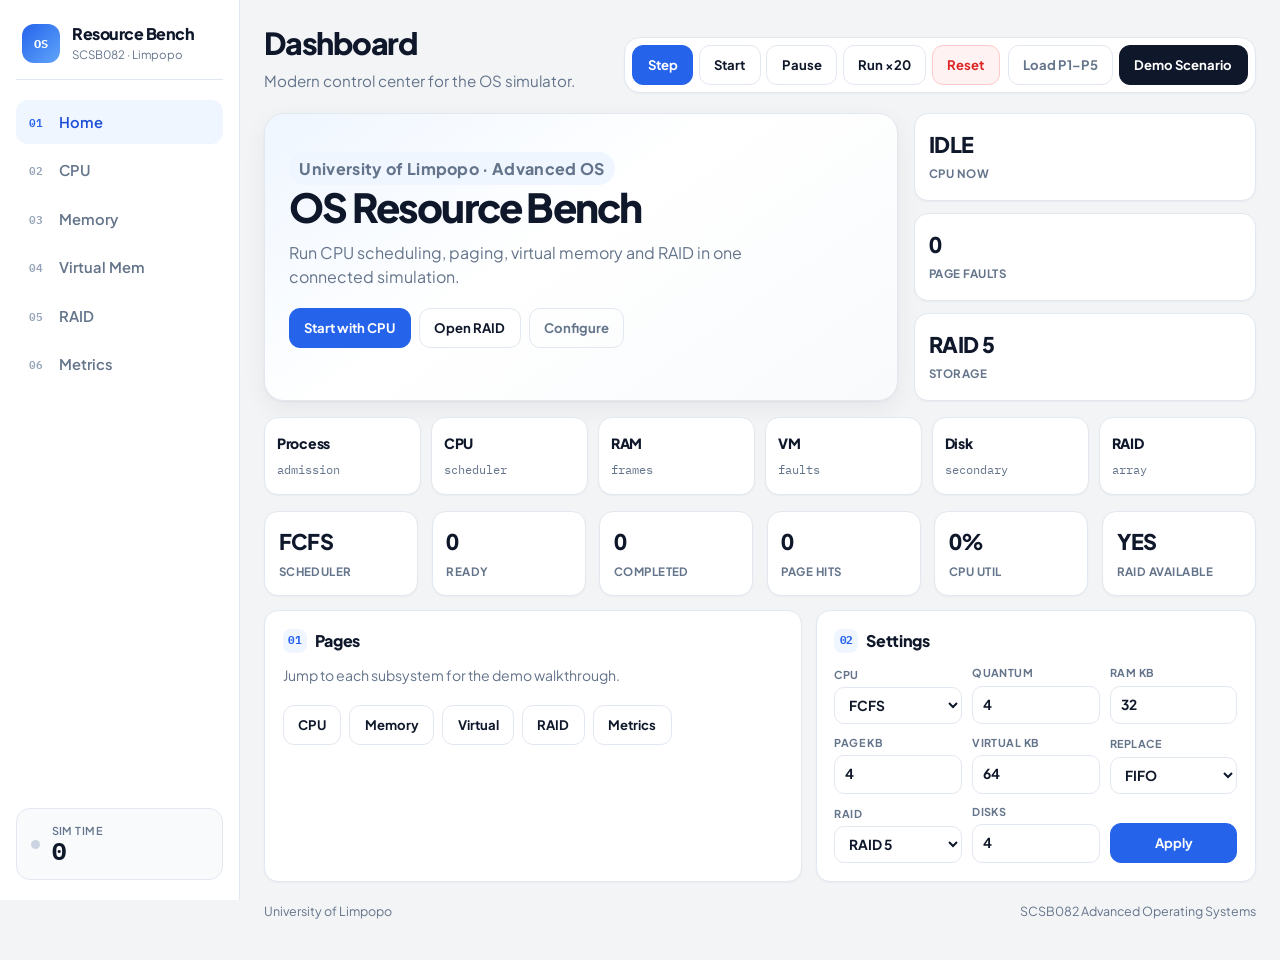
==== commit 8ab4a715: "Switch to clean modern light UI with Plus Jakarta Sans. Co-authored-by: Cursor <cursoragent@cursor.c" ====
--- a/static/index.html
+++ b/static/index.html
@@ -6,7 +6,7 @@
   <title>Home · OS Resource Bench</title>
   <link rel="preconnect" href="https://fonts.googleapis.com" />
   <link rel="preconnect" href="https://fonts.gstatic.com" crossorigin />
-  <link href="https://fonts.googleapis.com/css2?family=JetBrains+Mono:wght@400;600;700&family=Manrope:wght@500;600;700;800&family=Unbounded:wght@600;700&display=swap" rel="stylesheet" />
+  <link href="https://fonts.googleapis.com/css2?family=IBM+Plex+Mono:wght@400;600;700&family=Plus+Jakarta+Sans:wght@500;600;700;800&display=swap" rel="stylesheet" />
   <link rel="stylesheet" href="/static/style.css" />
 </head>
 <body data-page="home">
@@ -14,8 +14,10 @@
     <aside class="rail">
       <div class="rail-brand">
         <div class="mark">OS</div>
-        <h1>Resource Bench</h1>
-        <p>SCSB082 · Limpopo</p>
+        <div>
+          <h1>Resource Bench</h1>
+          <p>SCSB082 · Limpopo</p>
+        </div>
       </div>
       <nav class="rail-nav">
         <a class="active" href="/"><span class="idx">01</span>Home</a>
@@ -27,64 +29,71 @@
       </nav>
       <div class="rail-clock">
         <div class="led" id="run-led"></div>
-        <div><small>sim time</small><strong id="sim-time">0</strong></div>
+        <div><small>Sim time</small><strong id="sim-time">0</strong></div>
       </div>
     </aside>
 
     <div class="stage">
       <div class="stage-bar">
         <div>
-          <h2>Home</h2>
-          <p>Control plane for the full OS resource path.</p>
+          <h2>Dashboard</h2>
+          <p>Modern control center for the OS simulator.</p>
         </div>
         <div class="dock">
           <div class="group">
             <button id="btn-step" class="btn primary">Step</button>
             <button id="btn-start" class="btn">Start</button>
             <button id="btn-pause" class="btn">Pause</button>
-            <button id="btn-run20" class="btn">×20</button>
+            <button id="btn-run20" class="btn">Run ×20</button>
             <button id="btn-reset" class="btn warn">Reset</button>
           </div>
           <div class="group">
-            <button id="btn-generate" class="btn ghost">P1–P5</button>
+            <button id="btn-generate" class="btn ghost">Load P1–P5</button>
             <button id="btn-demo" class="btn dark">Demo Scenario</button>
           </div>
         </div>
       </div>
 
       <section class="hero">
-        <p class="hero-kicker">University of Limpopo · Advanced OS</p>
-        <h2>OS Resource Bench</h2>
-        <p>Simulate scheduling, paging, virtual memory and RAID — then prove it with Step during the demo.</p>
-        <div class="hero-actions">
-          <a class="btn primary" href="#config">Configure below</a>
-          <a class="btn dark" href="/cpu">Open CPU</a>
-          <a class="btn ghost" href="/raid" style="color:#fff;border-color:rgba(255,255,255,0.25)">Open RAID</a>
+        <div class="hero-main">
+          <p class="hero-kicker">University of Limpopo · Advanced OS</p>
+          <h2>OS Resource Bench</h2>
+          <p>Run CPU scheduling, paging, virtual memory and RAID in one connected simulation.</p>
+          <div class="hero-actions">
+            <a class="btn primary" href="/cpu">Start with CPU</a>
+            <a class="btn" href="/raid">Open RAID</a>
+            <a class="btn ghost" href="#config">Configure</a>
+          </div>
+        </div>
+        <div class="hero-side">
+          <div class="stat"><b id="sum-running">IDLE</b><span>CPU now</span></div>
+          <div class="stat"><b id="sum-faults">0</b><span>Page faults</span></div>
+          <div class="stat"><b id="sum-raid">RAID 5</b><span>Storage</span></div>
         </div>
       </section>
 
       <div class="pipeline">
         <div class="pipe-step" id="pipe-proc"><b>Process</b><span>admission</span></div>
-        <div class="pipe-step" id="pipe-cpu"><b>CPU</b><span id="sum-running">IDLE</span></div>
+        <div class="pipe-step" id="pipe-cpu"><b>CPU</b><span>scheduler</span></div>
         <div class="pipe-step" id="pipe-ram"><b>RAM</b><span>frames</span></div>
-        <div class="pipe-step" id="pipe-vm"><b>VM</b><span>faults <span id="sum-faults">0</span></span></div>
+        <div class="pipe-step" id="pipe-vm"><b>VM</b><span>faults</span></div>
         <div class="pipe-step" id="pipe-disk"><b>Disk</b><span>secondary</span></div>
-        <div class="pipe-step" id="pipe-raid"><b>RAID</b><span id="sum-raid">RAID 5</span></div>
+        <div class="pipe-step" id="pipe-raid"><b>RAID</b><span>array</span></div>
       </div>
 
       <div class="grid cards" style="margin-bottom:0.85rem">
         <div class="stat"><b id="sum-algo">FCFS</b><span>Scheduler</span></div>
         <div class="stat"><b id="sum-ready">0</b><span>Ready</span></div>
-        <div class="stat"><b id="sum-done">0</b><span>Done</span></div>
-        <div class="stat"><b id="sum-hits">0</b><span>Hits</span></div>
+        <div class="stat"><b id="sum-done">0</b><span>Completed</span></div>
+        <div class="stat"><b id="sum-hits">0</b><span>Page hits</span></div>
         <div class="stat"><b id="sum-util">0%</b><span>CPU util</span></div>
-        <div class="stat"><b id="sum-avail">YES</b><span>RAID up</span></div>
+        <div class="stat"><b id="sum-avail">YES</b><span>RAID available</span></div>
       </div>
 
       <div class="grid two" id="config">
         <section class="panel">
-          <h3><span class="num">01</span>Walk the system</h3>
-          <p class="meta">Use pages in order for a clean viva narrative.</p>
+          <h3><span class="num">01</span>Pages</h3>
+          <p class="meta">Jump to each subsystem for the demo walkthrough.</p>
           <div class="hero-actions">
             <a class="btn" href="/cpu">CPU</a>
             <a class="btn" href="/memory">Memory</a>
@@ -94,7 +103,7 @@
           </div>
         </section>
         <section class="panel">
-          <h3><span class="num">02</span>Global config</h3>
+          <h3><span class="num">02</span>Settings</h3>
           <div class="config-grid">
             <label class="field">CPU
               <select id="algorithm">
@@ -122,7 +131,7 @@
 
       <footer class="footer">
         <span>University of Limpopo</span>
-        <span>Advanced Operating Systems</span>
+        <span>SCSB082 Advanced Operating Systems</span>
       </footer>
     </div>
   </div>
--- a/static/style.css
+++ b/static/style.css
@@ -1,215 +1,199 @@
 :root {
-  --bg0: #c5cdd8;
-  --bg1: #dfe5ee;
-  --rail: #141c27;
-  --rail-2: #1c2635;
-  --ink: #121821;
-  --ink-soft: #3d4b5c;
-  --muted: #6b7a8c;
-  --line: rgba(20, 28, 39, 0.12);
-  --line-2: rgba(20, 28, 39, 0.22);
-  --paper: rgba(248, 250, 252, 0.88);
-  --paper-solid: #f7f9fc;
-  --accent: #e34f14;
-  --accent-2: #ff7a3d;
-  --ok: #10965a;
-  --warn: #d22b3a;
-  --info: #0d7ea8;
-  --crt: #07130f;
-  --crt-fg: #79f0a6;
-  --sans: "Unbounded", "Segoe UI", sans-serif;
-  --text: "Manrope", "Segoe UI", sans-serif;
-  --mono: "JetBrains Mono", Consolas, monospace;
-  --ease: cubic-bezier(0.16, 1, 0.3, 1);
-  --shadow: 0 12px 40px rgba(20, 28, 39, 0.12);
-  --shadow-soft: 0 8px 24px rgba(20, 28, 39, 0.08);
+  --bg: #f3f4f6;
+  --surface: #ffffff;
+  --ink: #0f172a;
+  --muted: #64748b;
+  --line: #e2e8f0;
+  --line-2: #cbd5e1;
+  --primary: #2563eb;
+  --primary-2: #1d4ed8;
+  --primary-soft: #eff6ff;
+  --ok: #16a34a;
+  --ok-soft: #f0fdf4;
+  --warn: #dc2626;
+  --warn-soft: #fef2f2;
+  --amber: #d97706;
+  --amber-soft: #fffbeb;
+  --sidebar: #0f172a;
+  --radius: 14px;
+  --radius-sm: 10px;
+  --shadow: 0 1px 2px rgba(15, 23, 42, 0.05), 0 8px 24px rgba(15, 23, 42, 0.06);
+  --shadow-sm: 0 1px 2px rgba(15, 23, 42, 0.04);
+  --sans: "Plus Jakarta Sans", system-ui, sans-serif;
+  --mono: "IBM Plex Mono", ui-monospace, monospace;
+  --ease: cubic-bezier(0.22, 1, 0.36, 1);
 }
 
 *, *::before, *::after { box-sizing: border-box; }
 html, body { margin: 0; min-height: 100%; }
 body {
   color: var(--ink);
-  font: 14px/1.5 var(--text);
-  background:
-    radial-gradient(900px 500px at -10% -20%, rgba(255, 170, 110, 0.35), transparent 55%),
-    radial-gradient(800px 480px at 110% 0%, rgba(130, 180, 220, 0.35), transparent 50%),
-    radial-gradient(700px 500px at 50% 120%, rgba(120, 170, 150, 0.2), transparent 50%),
-    linear-gradient(145deg, var(--bg1), var(--bg0));
-  background-attachment: fixed;
+  font: 15px/1.5 var(--sans);
+  background: var(--bg);
+  -webkit-font-smoothing: antialiased;
 }
 a { color: inherit; text-decoration: none; }
 button, input, select { font: inherit; }
-:focus-visible { outline: 2px solid #3b82f6; outline-offset: 2px; }
-
-/* ===== APP SHELL ===== */
+:focus-visible {
+  outline: 2px solid var(--primary);
+  outline-offset: 2px;
+}
+
 .shell {
   display: grid;
-  grid-template-columns: 250px minmax(0, 1fr);
+  grid-template-columns: 240px minmax(0, 1fr);
   min-height: 100vh;
 }
 
+/* Light modern sidebar */
 .rail {
   position: sticky;
   top: 0;
   height: 100vh;
-  padding: 1.25rem 1rem 1rem;
-  background:
-    radial-gradient(500px 280px at 20% 0%, rgba(227, 79, 20, 0.22), transparent 60%),
-    linear-gradient(180deg, var(--rail-2), var(--rail));
-  color: #e8eef7;
+  padding: 1.25rem 1rem;
+  background: var(--surface);
+  border-right: 1px solid var(--line);
   display: flex;
   flex-direction: column;
-  gap: 1.1rem;
-  z-index: 20;
-  animation: slideRail 0.55s var(--ease);
+  gap: 1.25rem;
 }
 
 .rail-brand {
-  padding: 0.35rem 0.45rem 0.9rem;
-  border-bottom: 1px solid rgba(255,255,255,0.1);
+  display: flex;
+  gap: 0.75rem;
+  align-items: center;
+  padding: 0.25rem 0.35rem 1rem;
+  border-bottom: 1px solid var(--line);
 }
 .rail-brand .mark {
-  display: inline-flex;
-  align-items: center;
-  justify-content: center;
-  width: 2.2rem;
-  height: 2.2rem;
-  border-radius: 10px;
-  background: linear-gradient(135deg, var(--accent), #f59e0b);
+  width: 2.4rem;
+  height: 2.4rem;
+  border-radius: 12px;
+  display: grid;
+  place-items: center;
+  background: linear-gradient(135deg, var(--primary), #60a5fa);
   color: #fff;
   font-family: var(--mono);
-  font-size: 0.75rem;
-  font-weight: 700;
-  margin-bottom: 0.7rem;
-  box-shadow: 0 10px 24px rgba(227, 79, 20, 0.35);
+  font-size: 0.78rem;
+  font-weight: 700;
+  flex-shrink: 0;
 }
 .rail-brand h1 {
   margin: 0;
-  font-family: var(--sans);
-  font-size: 1.05rem;
-  font-weight: 700;
-  letter-spacing: -0.04em;
-  line-height: 1.15;
+  font-size: 1rem;
+  font-weight: 800;
+  letter-spacing: -0.03em;
+  line-height: 1.2;
 }
 .rail-brand p {
-  margin: 0.35rem 0 0;
-  color: rgba(232, 238, 247, 0.55);
-  font-size: 0.68rem;
-  letter-spacing: 0.08em;
-  text-transform: uppercase;
+  margin: 0.15rem 0 0;
+  color: var(--muted);
+  font-size: 0.72rem;
 }
 
 .rail-nav {
   display: flex;
   flex-direction: column;
-  gap: 0.3rem;
+  gap: 0.25rem;
   flex: 1;
 }
 .rail-nav a {
   display: flex;
   align-items: center;
   gap: 0.65rem;
-  padding: 0.72rem 0.75rem;
+  padding: 0.7rem 0.8rem;
   border-radius: 12px;
-  color: rgba(232, 238, 247, 0.62);
-  font-size: 0.86rem;
-  font-weight: 650;
-  transition: 0.2s var(--ease);
+  color: var(--muted);
+  font-size: 0.92rem;
+  font-weight: 600;
+  transition: 0.18s var(--ease);
 }
 .rail-nav a .idx {
   font-family: var(--mono);
-  font-size: 0.66rem;
-  opacity: 0.55;
-  min-width: 1.2rem;
+  font-size: 0.68rem;
+  color: #94a3b8;
+  min-width: 1.25rem;
 }
 .rail-nav a:hover {
-  color: #fff;
-  background: rgba(255,255,255,0.06);
-  transform: translateX(2px);
+  background: #f8fafc;
+  color: var(--ink);
 }
 .rail-nav a.active {
-  color: #fff;
-  background: linear-gradient(90deg, rgba(227, 79, 20, 0.9), rgba(227, 79, 20, 0.55));
-  box-shadow: 0 10px 24px rgba(227, 79, 20, 0.25);
-}
-.rail-nav a.active .idx { opacity: 1; color: #ffe4d1; }
+  background: var(--primary-soft);
+  color: var(--primary-2);
+}
+.rail-nav a.active .idx { color: var(--primary); }
 
 .rail-clock {
-  margin-top: auto;
-  padding: 0.9rem;
-  border-radius: 14px;
-  background: rgba(255,255,255,0.05);
-  border: 1px solid rgba(255,255,255,0.08);
   display: flex;
   align-items: center;
   gap: 0.75rem;
+  padding: 0.85rem;
+  border-radius: 14px;
+  background: #f8fafc;
+  border: 1px solid var(--line);
 }
 .rail-clock small {
   display: block;
-  color: rgba(232, 238, 247, 0.5);
-  font-size: 0.62rem;
-  letter-spacing: 0.1em;
+  color: var(--muted);
+  font-size: 0.68rem;
+  font-weight: 600;
   text-transform: uppercase;
+  letter-spacing: 0.04em;
 }
 .rail-clock strong {
   font-family: var(--mono);
-  font-size: 1.7rem;
+  font-size: 1.5rem;
   line-height: 1;
   font-variant-numeric: tabular-nums;
 }
-.rail-clock strong.flash { animation: tickFlash 0.35s var(--ease); }
+.rail-clock strong.flash { color: var(--primary); }
 .led {
-  width: 10px;
-  height: 10px;
+  width: 9px;
+  height: 9px;
   border-radius: 50%;
-  background: #64748b;
+  background: #cbd5e1;
 }
 .led.on {
-  background: #4ade80;
-  box-shadow: 0 0 0 4px rgba(74, 222, 128, 0.2);
-  animation: pulse 1.1s ease-in-out infinite;
+  background: #22c55e;
+  box-shadow: 0 0 0 3px rgba(34, 197, 94, 0.15);
 }
 
 .stage {
-  padding: 1.1rem 1.2rem 2rem;
-  min-width: 0;
-  animation: fadeUp 0.5s var(--ease);
+  padding: 1.25rem 1.5rem 2.5rem;
+  max-width: 1120px;
 }
 
 .stage-bar {
   display: flex;
   flex-wrap: wrap;
-  gap: 0.75rem;
   justify-content: space-between;
+  gap: 1rem;
   align-items: end;
-  margin-bottom: 1rem;
+  margin-bottom: 1.25rem;
 }
 .stage-bar h2 {
   margin: 0;
-  font-family: var(--sans);
-  font-size: clamp(1.5rem, 3vw, 2.15rem);
-  font-weight: 700;
-  letter-spacing: -0.05em;
-  line-height: 1.05;
+  font-size: clamp(1.5rem, 2.5vw, 1.9rem);
+  font-weight: 800;
+  letter-spacing: -0.04em;
 }
 .stage-bar p {
-  margin: 0.35rem 0 0;
-  color: var(--muted);
-  font-size: 0.9rem;
-  max-width: 48ch;
+  margin: 0.3rem 0 0;
+  color: var(--muted);
+  font-size: 0.95rem;
 }
 
 .dock {
   display: flex;
   flex-wrap: wrap;
-  gap: 0.4rem;
+  gap: 0.5rem;
   align-items: end;
-  padding: 0.55rem;
+  padding: 0.45rem;
+  background: var(--surface);
+  border: 1px solid var(--line);
   border-radius: 16px;
-  background: var(--paper);
-  border: 1px solid var(--line-2);
-  box-shadow: var(--shadow-soft);
-  backdrop-filter: blur(12px);
+  box-shadow: var(--shadow-sm);
 }
 .dock .group {
   display: flex;
@@ -219,186 +203,170 @@
 }
 
 .btn {
-  border: 1px solid var(--line-2);
-  background: linear-gradient(180deg, #fff, #eef2f7);
+  border: 1px solid var(--line);
+  background: var(--surface);
   color: var(--ink);
   border-radius: 11px;
-  padding: 0.62rem 0.9rem;
-  font-family: var(--text);
-  font-weight: 750;
-  font-size: 0.74rem;
-  letter-spacing: 0.02em;
+  padding: 0.58rem 0.9rem;
+  font-weight: 700;
+  font-size: 0.82rem;
   cursor: pointer;
-  transition: 0.18s var(--ease);
+  transition: 0.16s var(--ease);
 }
 .btn:hover {
-  transform: translateY(-2px);
-  box-shadow: 0 10px 20px rgba(20, 28, 39, 0.1);
-}
-.btn:active { transform: translateY(0); }
+  border-color: var(--line-2);
+  background: #f8fafc;
+}
 .btn.primary {
-  background: linear-gradient(135deg, var(--accent), var(--accent-2));
-  border-color: transparent;
+  background: var(--primary);
+  border-color: var(--primary);
   color: #fff;
-  box-shadow: 0 10px 22px rgba(227, 79, 20, 0.28);
-}
+}
+.btn.primary:hover { background: var(--primary-2); border-color: var(--primary-2); }
 .btn.dark {
-  background: linear-gradient(135deg, #1a2433, #2b3a52);
-  border-color: transparent;
+  background: var(--sidebar);
+  border-color: var(--sidebar);
   color: #fff;
 }
+.btn.dark:hover { background: #1e293b; }
 .btn.warn {
-  background: #fff1f2;
-  border-color: #fb7185;
+  background: var(--warn-soft);
+  border-color: #fecaca;
   color: var(--warn);
 }
 .btn.ghost {
   background: transparent;
-  border-color: var(--line-2);
+  color: var(--muted);
 }
 
 .field {
   display: flex;
   flex-direction: column;
-  gap: 0.2rem;
-  font-size: 0.62rem;
-  font-weight: 750;
+  gap: 0.25rem;
+  font-size: 0.68rem;
+  font-weight: 700;
   color: var(--muted);
   text-transform: uppercase;
-  letter-spacing: 0.06em;
+  letter-spacing: 0.04em;
 }
 .field input, .field select {
-  min-width: 104px;
-  border: 1px solid var(--line-2);
+  min-width: 108px;
+  border: 1px solid var(--line);
   background: #fff;
   border-radius: 10px;
-  padding: 0.5rem 0.55rem;
+  padding: 0.5rem 0.6rem;
   color: var(--ink);
-  font-family: var(--mono);
-  font-size: 0.78rem;
+  font-size: 0.86rem;
 }
 .field input:focus, .field select:focus {
   outline: none;
-  border-color: var(--accent);
-  box-shadow: 0 0 0 3px rgba(227, 79, 20, 0.15);
-}
-
-/* ===== HOME HERO ===== */
+  border-color: var(--primary);
+  box-shadow: 0 0 0 3px rgba(37, 99, 235, 0.12);
+}
+
+/* Home */
 .hero {
-  position: relative;
-  overflow: hidden;
-  border-radius: 24px;
-  padding: 1.8rem 1.6rem 1.5rem;
+  display: grid;
+  grid-template-columns: 1.3fr 0.7fr;
+  gap: 1rem;
   margin-bottom: 1rem;
-  color: #f4f7fb;
-  background:
-    radial-gradient(700px 340px at 85% 20%, rgba(255, 140, 70, 0.35), transparent 55%),
-    radial-gradient(500px 280px at 10% 80%, rgba(80, 160, 200, 0.25), transparent 50%),
-    linear-gradient(135deg, #121925 0%, #1c2a3d 55%, #243247 100%);
+}
+.hero-main {
+  background: linear-gradient(145deg, #eff6ff 0%, #ffffff 45%, #f8fafc 100%);
+  border: 1px solid var(--line);
+  border-radius: 20px;
+  padding: 1.6rem 1.5rem;
   box-shadow: var(--shadow);
-  animation: fadeUp 0.6s var(--ease);
-}
-.hero::before {
-  content: "";
-  position: absolute;
-  inset: 0;
-  background-image:
-    linear-gradient(rgba(255,255,255,0.04) 1px, transparent 1px),
-    linear-gradient(90deg, rgba(255,255,255,0.04) 1px, transparent 1px);
-  background-size: 36px 36px;
-  mask-image: linear-gradient(90deg, transparent, #000 25%, #000 75%, transparent);
-  pointer-events: none;
 }
 .hero-kicker {
-  position: relative;
-  display: inline-block;
-  margin: 0 0 0.7rem;
-  padding: 0.28rem 0.55rem;
+  display: inline-flex;
+  margin: 0 0 0.75rem;
+  padding: 0.3rem 0.65rem;
   border-radius: 999px;
-  border: 1px solid rgba(255,255,255,0.14);
-  background: rgba(255,255,255,0.06);
-  font-size: 0.68rem;
-  letter-spacing: 0.1em;
-  text-transform: uppercase;
-  color: rgba(244, 247, 251, 0.7);
-}
-.hero h2 {
-  position: relative;
+  background: var(--primary-soft);
+  color: var(--primary-2);
+  font-size: 0.72rem;
+  font-weight: 750;
+  letter-spacing: 0.02em;
+}
+.hero-main h2 {
   margin: 0;
-  max-width: 14ch;
-  font-family: var(--sans);
-  font-size: clamp(2rem, 5vw, 3.2rem);
-  font-weight: 700;
-  letter-spacing: -0.06em;
-  line-height: 0.98;
-}
-.hero p {
-  position: relative;
-  margin: 0.85rem 0 0;
-  max-width: 46ch;
-  color: rgba(244, 247, 251, 0.68);
+  font-size: clamp(1.8rem, 3.5vw, 2.5rem);
+  font-weight: 800;
+  letter-spacing: -0.045em;
+  line-height: 1.1;
+  max-width: 16ch;
+}
+.hero-main p {
+  margin: 0.75rem 0 0;
+  color: var(--muted);
   font-size: 1rem;
+  max-width: 42ch;
 }
 .hero-actions {
-  position: relative;
   display: flex;
   flex-wrap: wrap;
   gap: 0.5rem;
-  margin-top: 1.2rem;
+  margin-top: 1.15rem;
+}
+.hero-side {
+  display: grid;
+  gap: 0.75rem;
+}
+.hero-side .stat {
+  height: 100%;
+  min-height: 88px;
 }
 
 .pipeline {
   display: grid;
   grid-template-columns: repeat(6, 1fr);
-  gap: 0.55rem;
+  gap: 0.6rem;
   margin-bottom: 1rem;
 }
 .pipe-step {
-  background: var(--paper);
-  border: 1px solid var(--line-2);
-  border-radius: 16px;
-  padding: 0.95rem 0.7rem;
-  text-align: left;
-  box-shadow: var(--shadow-soft);
-  transition: 0.22s var(--ease);
-  backdrop-filter: blur(8px);
-}
-.pipe-step:hover { transform: translateY(-3px); box-shadow: var(--shadow); }
+  background: var(--surface);
+  border: 1px solid var(--line);
+  border-radius: var(--radius);
+  padding: 0.9rem 0.75rem;
+  box-shadow: var(--shadow-sm);
+  transition: 0.18s var(--ease);
+}
+.pipe-step:hover { transform: translateY(-2px); box-shadow: var(--shadow); }
 .pipe-step b {
   display: block;
-  font-family: var(--sans);
-  font-size: 0.82rem;
-  letter-spacing: -0.03em;
-  margin-bottom: 0.25rem;
-}
-.pipe-step span { color: var(--muted); font-size: 0.74rem; font-family: var(--mono); }
+  font-size: 0.88rem;
+  font-weight: 800;
+  margin-bottom: 0.2rem;
+  letter-spacing: -0.02em;
+}
+.pipe-step span {
+  color: var(--muted);
+  font-size: 0.78rem;
+  font-family: var(--mono);
+}
 .pipe-step.hot {
-  border-color: transparent;
-  background: linear-gradient(160deg, #fff4ec, #ffd8bf);
-  box-shadow: 0 14px 28px rgba(227, 79, 20, 0.18);
+  border-color: #93c5fd;
+  background: var(--primary-soft);
 }
 
 .grid { display: grid; gap: 0.85rem; }
-.grid.two { grid-template-columns: 1.05fr 0.95fr; }
+.grid.two { grid-template-columns: 1.1fr 0.9fr; }
 .grid.cards { grid-template-columns: repeat(auto-fit, minmax(140px, 1fr)); }
 
 .panel {
-  background: var(--paper);
-  border: 1px solid var(--line-2);
-  border-radius: 18px;
-  padding: 1rem;
-  box-shadow: var(--shadow-soft);
-  backdrop-filter: blur(10px);
+  background: var(--surface);
+  border: 1px solid var(--line);
+  border-radius: var(--radius);
+  padding: 1.1rem;
+  box-shadow: var(--shadow-sm);
   min-width: 0;
-  animation: fadeUp 0.55s var(--ease) both;
-}
-.panel:nth-child(2) { animation-delay: 0.05s; }
+}
 .panel h3 {
-  margin: 0 0 0.75rem;
-  font-family: var(--sans);
-  font-size: 0.95rem;
-  font-weight: 700;
-  letter-spacing: -0.03em;
+  margin: 0 0 0.8rem;
+  font-size: 1rem;
+  font-weight: 800;
+  letter-spacing: -0.02em;
   display: flex;
   align-items: center;
   gap: 0.5rem;
@@ -406,51 +374,53 @@
 .panel h3 .num {
   display: inline-grid;
   place-items: center;
-  width: 1.6rem;
-  height: 1.6rem;
+  width: 1.5rem;
+  height: 1.5rem;
   border-radius: 8px;
-  background: rgba(227, 79, 20, 0.12);
-  color: var(--accent);
-  font-family: var(--mono);
-  font-size: 0.66rem;
-}
-.meta { color: var(--muted); font-size: 0.82rem; margin: 0 0 0.7rem; }
+  background: var(--primary-soft);
+  color: var(--primary);
+  font-family: var(--mono);
+  font-size: 0.68rem;
+  font-weight: 700;
+}
+.meta { color: var(--muted); font-size: 0.88rem; margin: 0 0 0.75rem; }
 
 .stat {
-  border: 1px solid var(--line-2);
-  background: linear-gradient(180deg, #fff, #f2f5f9);
-  border-radius: 14px;
-  padding: 0.8rem 0.75rem;
-  transition: 0.2s var(--ease);
-}
-.stat:hover { transform: translateY(-2px); box-shadow: var(--shadow-soft); }
+  background: var(--surface);
+  border: 1px solid var(--line);
+  border-radius: var(--radius);
+  padding: 0.9rem 0.85rem;
+  box-shadow: var(--shadow-sm);
+}
 .stat b {
   display: block;
-  font-family: var(--sans);
   font-size: 1.35rem;
-  font-weight: 700;
-  letter-spacing: -0.04em;
+  font-weight: 800;
+  letter-spacing: -0.03em;
   font-variant-numeric: tabular-nums;
 }
 .stat span {
   color: var(--muted);
-  font-size: 0.66rem;
+  font-size: 0.72rem;
+  font-weight: 700;
   text-transform: uppercase;
-  letter-spacing: 0.06em;
-  font-weight: 700;
+  letter-spacing: 0.04em;
 }
 
 .table-wrap {
   overflow: auto;
   max-height: 460px;
   border: 1px solid var(--line);
-  border-radius: 12px;
-  background: #fff;
-}
-table { width: 100%; border-collapse: collapse; font-size: 0.8rem; font-family: var(--mono); }
+  border-radius: var(--radius-sm);
+}
+table {
+  width: 100%;
+  border-collapse: collapse;
+  font-size: 0.86rem;
+}
 th, td {
-  padding: 0.55rem 0.6rem;
-  border-bottom: 1px solid #e6ebf2;
+  padding: 0.65rem 0.7rem;
+  border-bottom: 1px solid var(--line);
   text-align: left;
   white-space: nowrap;
 }
@@ -458,245 +428,206 @@
   position: sticky;
   top: 0;
   z-index: 1;
-  background: #eaf0f7;
-  color: var(--muted);
-  font-size: 0.66rem;
-  letter-spacing: 0.06em;
+  background: #f8fafc;
+  color: var(--muted);
+  font-size: 0.72rem;
+  font-weight: 750;
   text-transform: uppercase;
-}
-tr:hover td { background: #f5f9ff; }
+  letter-spacing: 0.04em;
+}
+tr:hover td { background: #f8fafc; }
 tr.row-running td {
-  background: linear-gradient(90deg, #ffe8d8, #fff4ec);
-  color: #9a3412;
+  background: var(--primary-soft);
+  color: var(--primary-2);
   font-weight: 700;
 }
 
 .status {
-  display: inline-block;
-  min-width: 5.1rem;
-  text-align: center;
-  padding: 0.18rem 0.45rem;
+  display: inline-flex;
+  align-items: center;
+  justify-content: center;
+  min-width: 5.2rem;
+  padding: 0.2rem 0.55rem;
   border-radius: 999px;
-  font-size: 0.68rem;
+  font-size: 0.72rem;
   font-weight: 750;
-  border: 1px solid transparent;
-}
-.status-running { background: #ffedd5; color: #9a3412; border-color: #fdba74; }
-.status-ready { background: #e0f2fe; color: #075985; border-color: #7dd3fc; }
-.status-terminated { background: #dcfce7; color: #166534; border-color: #86efac; }
-.status-waiting { background: #fef9c3; color: #854d0e; border-color: #fde047; }
-.status-new { background: #f1f5f9; color: #475569; border-color: #cbd5e1; }
+}
+.status-running { background: #dbeafe; color: #1d4ed8; }
+.status-ready { background: #e0f2fe; color: #0369a1; }
+.status-terminated { background: var(--ok-soft); color: #15803d; }
+.status-waiting { background: var(--amber-soft); color: #b45309; }
+.status-new { background: #f1f5f9; color: #475569; }
 
 .crt {
-  background:
-    radial-gradient(120% 90% at 50% -10%, rgba(121, 240, 166, 0.12), transparent 45%),
-    linear-gradient(180deg, #123226, var(--crt));
-  color: var(--crt-fg);
-  border-radius: 14px;
-  padding: 1.05rem;
-  min-height: 120px;
+  background: #0f172a;
+  color: #e2e8f0;
+  border-radius: var(--radius-sm);
+  padding: 1rem 1.1rem;
+  min-height: 110px;
   white-space: pre-wrap;
+  font-family: var(--mono);
+  font-size: 0.86rem;
   line-height: 1.55;
-  font-family: var(--mono);
-  box-shadow: inset 0 0 50px rgba(0,0,0,0.35);
-  position: relative;
-  overflow: hidden;
-}
-.crt::after {
-  content: "";
-  position: absolute;
-  inset: 0;
-  background: repeating-linear-gradient(180deg, transparent 0 2px, rgba(0,0,0,0.08) 2px 3px);
-  pointer-events: none;
-  opacity: 0.45;
 }
 
 .queue {
-  min-height: 2.7rem;
+  min-height: 2.6rem;
   border: 1px dashed var(--line-2);
-  border-radius: 12px;
-  background: rgba(255,255,255,0.9);
-  padding: 0.45rem;
+  border-radius: var(--radius-sm);
+  background: #f8fafc;
+  padding: 0.5rem;
   display: flex;
   flex-wrap: wrap;
   gap: 0.35rem;
 }
 .qitem {
-  border: 1px solid #fdba74;
-  background: linear-gradient(180deg, #fff7ed, #ffedd5);
-  color: #9a3412;
+  background: var(--primary-soft);
+  color: var(--primary-2);
   border-radius: 999px;
-  padding: 0.2rem 0.55rem;
-  font-size: 0.72rem;
+  padding: 0.2rem 0.65rem;
+  font-size: 0.78rem;
   font-weight: 750;
-  font-family: var(--mono);
-}
-.muted { color: var(--muted); font-size: 0.8rem; }
+}
+.muted { color: var(--muted); font-size: 0.86rem; }
 
 .gantt {
   display: flex;
   flex-wrap: wrap;
   gap: 4px;
-  max-height: 140px;
+  max-height: 130px;
   overflow: auto;
   border: 1px solid var(--line);
-  border-radius: 12px;
+  border-radius: var(--radius-sm);
   background: #fff;
-  padding: 0.5rem;
+  padding: 0.55rem;
 }
 .gantt span {
-  border: 1px solid #cbd5e1;
   background: #f1f5f9;
+  color: var(--muted);
   border-radius: 6px;
-  font-size: 0.64rem;
-  padding: 0.24rem 0.34rem;
-  font-family: var(--mono);
+  font-family: var(--mono);
+  font-size: 0.68rem;
+  padding: 0.25rem 0.35rem;
 }
 .gantt span.run {
-  background: linear-gradient(180deg, #ffedd5, #fed7aa);
-  border-color: #fb923c;
-  color: #9a3412;
-  font-weight: 700;
-}
-.gantt span.idle { opacity: 0.4; }
-
-.frames, .meters, .raid-grid { display: grid; gap: 0.55rem; }
-.frames { grid-template-columns: repeat(auto-fill, minmax(116px, 1fr)); }
-.meters { grid-template-columns: repeat(auto-fit, minmax(132px, 1fr)); }
-.raid-grid { grid-template-columns: repeat(auto-fit, minmax(158px, 1fr)); }
+  background: #dbeafe;
+  color: var(--primary-2);
+  font-weight: 700;
+}
+.gantt span.idle { opacity: 0.45; }
+
+.frames, .meters, .raid-grid { display: grid; gap: 0.6rem; }
+.frames { grid-template-columns: repeat(auto-fill, minmax(118px, 1fr)); }
+.meters { grid-template-columns: repeat(auto-fit, minmax(130px, 1fr)); }
+.raid-grid { grid-template-columns: repeat(auto-fit, minmax(160px, 1fr)); }
 
 .frame, .disk {
-  border: 1px solid var(--line-2);
+  border: 1px solid var(--line);
   background: #fff;
-  border-radius: 14px;
-  padding: 0.7rem;
-  transition: 0.2s var(--ease);
-}
-.frame:hover, .disk:hover {
-  transform: translateY(-3px);
-  box-shadow: var(--shadow-soft);
-}
-.frame { min-height: 72px; white-space: pre-line; font-family: var(--mono); font-size: 0.74rem; }
-.frame.free {
-  color: var(--muted);
-  background: repeating-linear-gradient(-45deg, #f8fafc, #f8fafc 6px, #eef2f7 6px, #eef2f7 12px);
-}
+  border-radius: var(--radius-sm);
+  padding: 0.75rem;
+  transition: 0.16s var(--ease);
+}
+.frame:hover, .disk:hover { border-color: #93c5fd; box-shadow: var(--shadow-sm); }
+.frame {
+  min-height: 70px;
+  white-space: pre-line;
+  font-family: var(--mono);
+  font-size: 0.78rem;
+}
+.frame.free { background: #f8fafc; color: var(--muted); }
 .frame.used {
-  background: linear-gradient(160deg, #ecfdf3, #bbf7d0);
-  border-color: #4ade80;
-  font-weight: 700;
-  color: #14532d;
+  background: var(--ok-soft);
+  border-color: #86efac;
+  color: #166534;
+  font-weight: 700;
 }
 
 .teletype {
-  border: 1px solid #f59e0b;
-  background: linear-gradient(180deg, #fffbeb, #fef3c7);
-  color: #78350f;
-  border-radius: 12px;
+  border: 1px solid #fcd34d;
+  background: var(--amber-soft);
+  color: #92400e;
+  border-radius: var(--radius-sm);
   padding: 0.85rem;
-  min-height: 92px;
+  min-height: 88px;
   white-space: pre-wrap;
   font-family: var(--mono);
-  font-size: 0.76rem;
+  font-size: 0.8rem;
   line-height: 1.5;
 }
 .teletype.hit {
-  background: linear-gradient(180deg, #ecfdf3, #d1fae5);
-  color: #14532d;
-  border-color: #4ade80;
+  background: var(--ok-soft);
+  border-color: #86efac;
+  color: #166534;
 }
 .teletype.fail {
-  background: linear-gradient(180deg, #fff1f2, #fecdd3);
-  color: #9f1239;
-  border-color: #fb7185;
-}
-
-.disk { min-height: 145px; background: linear-gradient(180deg, #fff, #f8fafc); }
+  background: var(--warn-soft);
+  border-color: #fca5a5;
+  color: #991b1b;
+}
+
+.disk { min-height: 140px; }
 .disk.failed {
-  background: linear-gradient(180deg, #fff1f2, #ffe4e6);
-  border-color: #fb7185;
+  background: var(--warn-soft);
+  border-color: #fca5a5;
 }
 .disk h4 {
   margin: 0 0 0.4rem;
-  font-family: var(--sans);
-  font-size: 0.82rem;
-  letter-spacing: -0.02em;
+  font-size: 0.9rem;
+  font-weight: 800;
 }
 .disk pre {
   margin: 0;
-  max-height: 120px;
+  max-height: 115px;
   overflow: auto;
   color: var(--muted);
-  font-size: 0.66rem;
+  font-family: var(--mono);
+  font-size: 0.7rem;
   line-height: 1.45;
-  font-family: var(--mono);
 }
 
 .kernellog {
   margin: 0;
-  background:
-    radial-gradient(80% 60% at 15% 0%, rgba(121, 240, 166, 0.1), transparent 50%),
-    #0c1219;
-  color: #d5e7df;
-  border-radius: 14px;
-  padding: 0.95rem;
-  max-height: 400px;
+  background: #0f172a;
+  color: #cbd5e1;
+  border-radius: var(--radius-sm);
+  padding: 1rem;
+  max-height: 390px;
   overflow: auto;
   font-family: var(--mono);
-  font-size: 0.74rem;
+  font-size: 0.78rem;
   line-height: 1.5;
 }
 
 .config-grid {
   display: grid;
-  grid-template-columns: repeat(auto-fit, minmax(110px, 1fr));
-  gap: 0.55rem;
+  grid-template-columns: repeat(auto-fit, minmax(120px, 1fr));
+  gap: 0.65rem;
   align-items: end;
 }
 
 .footer {
-  margin-top: 1.1rem;
-  color: var(--muted);
-  font-size: 0.7rem;
-  letter-spacing: 0.06em;
-  text-transform: uppercase;
+  margin-top: 1.25rem;
+  color: var(--muted);
+  font-size: 0.78rem;
   display: flex;
   justify-content: space-between;
   gap: 0.75rem;
   flex-wrap: wrap;
 }
 
-@keyframes fadeUp {
-  from { opacity: 0; transform: translateY(12px); }
-  to { opacity: 1; transform: translateY(0); }
-}
-@keyframes slideRail {
-  from { opacity: 0; transform: translateX(-12px); }
-  to { opacity: 1; transform: translateX(0); }
-}
-@keyframes pulse {
-  0%, 100% { transform: scale(1); opacity: 1; }
-  50% { transform: scale(0.86); opacity: 0.7; }
-}
-@keyframes tickFlash {
-  0% { color: #fff; }
-  40% { color: #fdba74; }
-  100% { color: #fff; }
-}
-
-@media (max-width: 980px) {
+@media (max-width: 960px) {
   .shell { grid-template-columns: 1fr; }
   .rail {
     position: relative;
     height: auto;
-    border-radius: 0 0 18px 18px;
+    border-right: 0;
+    border-bottom: 1px solid var(--line);
   }
   .rail-nav { flex-direction: row; flex-wrap: wrap; }
-  .rail-nav a { padding: 0.55rem 0.7rem; }
-  .pipeline { grid-template-columns: 1fr 1fr; }
-  .grid.two { grid-template-columns: 1fr; }
+  .hero, .grid.two, .pipeline { grid-template-columns: 1fr 1fr; }
 }
 @media (max-width: 640px) {
-  .pipeline { grid-template-columns: 1fr; }
-  .stage { padding: 0.9rem; }
-}
+  .hero, .grid.two, .pipeline { grid-template-columns: 1fr; }
+  .stage { padding: 1rem; }
+}
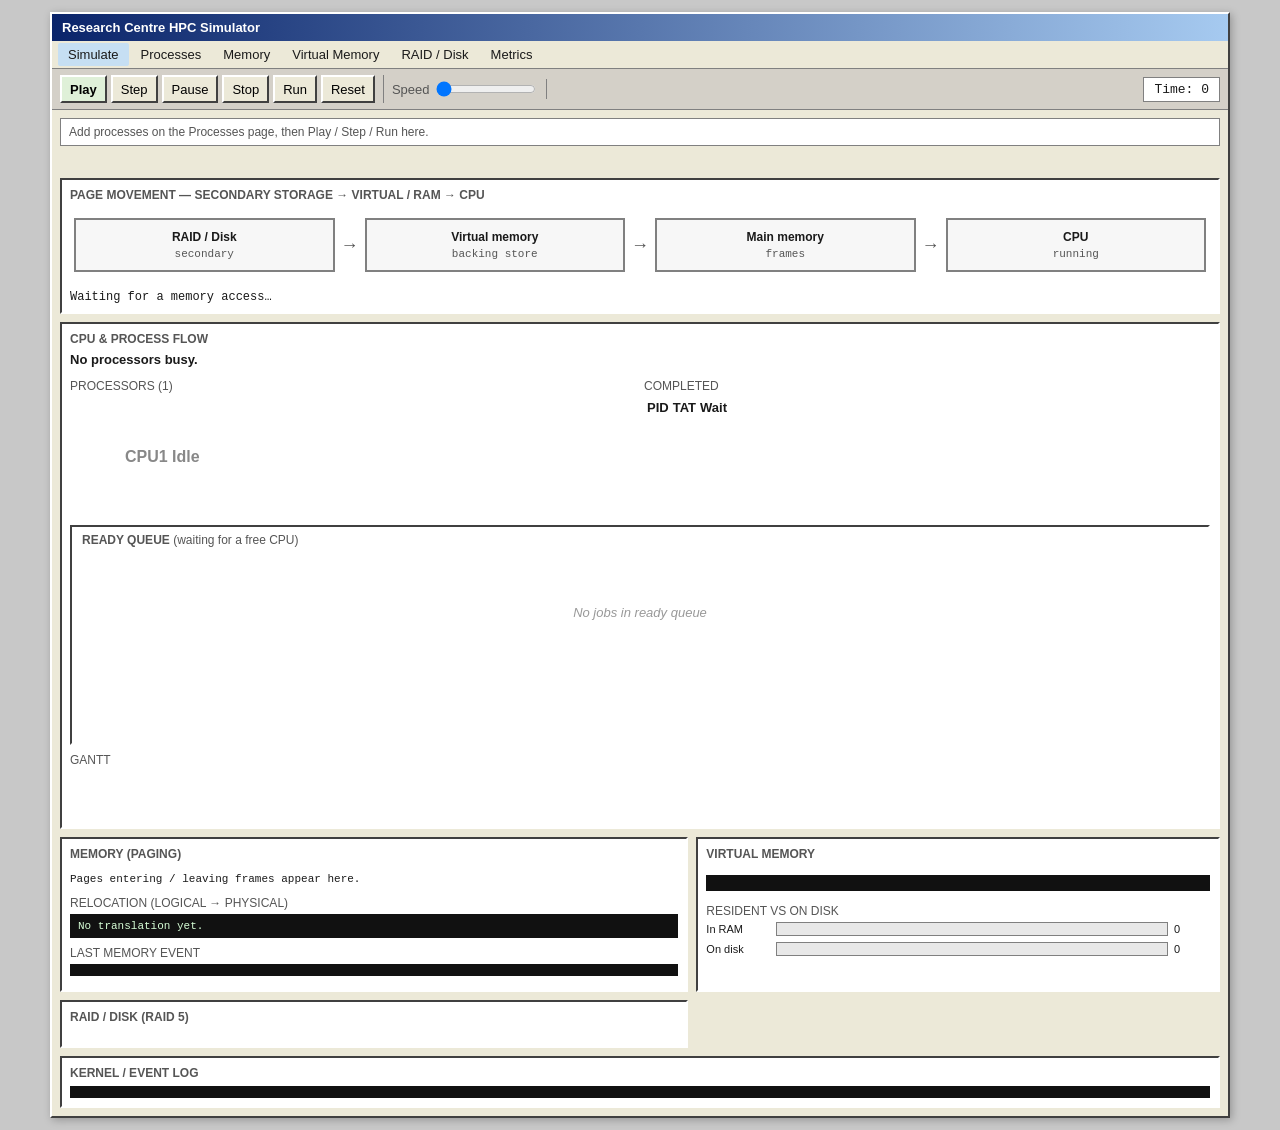
==== commit 8da424d9: "Update Advanced OS simulator project" ====
--- a/static/index.html
+++ b/static/index.html
@@ -3,138 +3,146 @@
 <head>
   <meta charset="UTF-8" />
   <meta name="viewport" content="width=device-width, initial-scale=1" />
-  <title>Home · OS Resource Bench</title>
-  <link rel="preconnect" href="https://fonts.googleapis.com" />
-  <link rel="preconnect" href="https://fonts.gstatic.com" crossorigin />
-  <link href="https://fonts.googleapis.com/css2?family=IBM+Plex+Mono:wght@400;600;700&family=Plus+Jakarta+Sans:wght@500;600;700;800&display=swap" rel="stylesheet" />
+  <title>Simulate — Research Centre HPC Simulator</title>
   <link rel="stylesheet" href="/static/style.css" />
 </head>
-<body data-page="home">
-  <div class="shell">
-    <aside class="rail">
-      <div class="rail-brand">
-        <div class="mark">OS</div>
-        <div>
-          <h1>Resource Bench</h1>
-          <p>SCSB082 · Limpopo</p>
+<body>
+  <div class="app-window">
+    <div class="titlebar">
+      <span>Research Centre HPC Simulator</span>
+    </div>
+    <nav class="menubar">
+      <a class="active" href="/">Simulate</a>
+      <a href="/cpu">Processes</a>
+      <a href="/memory">Memory</a>
+      <a href="/virtual">Virtual Memory</a>
+      <a href="/raid">RAID / Disk</a>
+      <a href="/metrics">Metrics</a>
+    </nav>
+
+    <div class="toolbar">
+      <div class="toolbar-group">
+        <button class="tb-btn primary" id="btnStart" type="button">Play</button>
+        <button class="tb-btn" id="btnStep" type="button">Step</button>
+        <button class="tb-btn" id="btnPause" type="button">Pause</button>
+        <button class="tb-btn" id="btnStop" type="button">Stop</button>
+        <button class="tb-btn" id="btnRun" type="button">Run</button>
+        <button class="tb-btn" id="btnResetAll" type="button">Reset</button>
+      </div>
+      <div class="toolbar-group">
+        <label class="field">
+          Speed
+          <input id="speedSlider" type="range" min="1" max="10" value="1" />
+        </label>
+      </div>
+      <div class="time-badge" id="timeBadge">Time: 0</div>
+    </div>
+
+    <div class="workspace">
+      <p class="sim-hint" id="simHint">Add processes on the Processes page, then Play / Step / Run here.</p>
+      <div class="algo-line" id="algoLine"></div>
+      <div class="metrics-bar" id="topMetrics"></div>
+
+      <section class="inset page-pipeline">
+        <h3>Page movement — Secondary storage → Virtual / RAM → CPU</h3>
+        <div class="pipeline" id="pagePipeline">
+          <div class="pipe-node" id="nodeRaid" data-stage="raid">
+            <div class="pipe-title">RAID / Disk</div>
+            <div class="pipe-sub" id="pipeRaidSub">secondary</div>
+          </div>
+          <div class="pipe-arrow" aria-hidden="true">→</div>
+          <div class="pipe-node" id="nodeVirt" data-stage="virtual">
+            <div class="pipe-title">Virtual memory</div>
+            <div class="pipe-sub" id="pipeVirtSub">backing store</div>
+          </div>
+          <div class="pipe-arrow" aria-hidden="true">→</div>
+          <div class="pipe-node" id="nodeMem" data-stage="memory">
+            <div class="pipe-title">Main memory</div>
+            <div class="pipe-sub" id="pipeMemSub">frames</div>
+          </div>
+          <div class="pipe-arrow" aria-hidden="true">→</div>
+          <div class="pipe-node" id="nodeCpu" data-stage="cpu">
+            <div class="pipe-title">CPU</div>
+            <div class="pipe-sub" id="pipeCpuSub">running</div>
+          </div>
+          <div class="page-token" id="pageToken" hidden></div>
         </div>
-      </div>
-      <nav class="rail-nav">
-        <a class="active" href="/"><span class="idx">01</span>Home</a>
-        <a href="/cpu"><span class="idx">02</span>CPU</a>
-        <a href="/memory"><span class="idx">03</span>Memory</a>
-        <a href="/virtual"><span class="idx">04</span>Virtual Mem</a>
-        <a href="/raid"><span class="idx">05</span>RAID</a>
-        <a href="/metrics"><span class="idx">06</span>Metrics</a>
-      </nav>
-      <div class="rail-clock">
-        <div class="led" id="run-led"></div>
-        <div><small>Sim time</small><strong id="sim-time">0</strong></div>
-      </div>
-    </aside>
-
-    <div class="stage">
-      <div class="stage-bar">
-        <div>
-          <h2>Dashboard</h2>
-          <p>Modern control center for the OS simulator.</p>
-        </div>
-        <div class="dock">
-          <div class="group">
-            <button id="btn-step" class="btn primary">Step</button>
-            <button id="btn-start" class="btn">Start</button>
-            <button id="btn-pause" class="btn">Pause</button>
-            <button id="btn-run20" class="btn">Run ×20</button>
-            <button id="btn-reset" class="btn warn">Reset</button>
-          </div>
-          <div class="group">
-            <button id="btn-generate" class="btn ghost">Load P1–P5</button>
-            <button id="btn-demo" class="btn dark">Demo Scenario</button>
-          </div>
-        </div>
-      </div>
-
-      <section class="hero">
-        <div class="hero-main">
-          <p class="hero-kicker">University of Limpopo · Advanced OS</p>
-          <h2>OS Resource Bench</h2>
-          <p>Run CPU scheduling, paging, virtual memory and RAID in one connected simulation.</p>
-          <div class="hero-actions">
-            <a class="btn primary" href="/cpu">Start with CPU</a>
-            <a class="btn" href="/raid">Open RAID</a>
-            <a class="btn ghost" href="#config">Configure</a>
-          </div>
-        </div>
-        <div class="hero-side">
-          <div class="stat"><b id="sum-running">IDLE</b><span>CPU now</span></div>
-          <div class="stat"><b id="sum-faults">0</b><span>Page faults</span></div>
-          <div class="stat"><b id="sum-raid">RAID 5</b><span>Storage</span></div>
-        </div>
+        <p class="pipeline-status" id="pipelineStatus">Waiting for a memory access…</p>
       </section>
 
-      <div class="pipeline">
-        <div class="pipe-step" id="pipe-proc"><b>Process</b><span>admission</span></div>
-        <div class="pipe-step" id="pipe-cpu"><b>CPU</b><span>scheduler</span></div>
-        <div class="pipe-step" id="pipe-ram"><b>RAM</b><span>frames</span></div>
-        <div class="pipe-step" id="pipe-vm"><b>VM</b><span>faults</span></div>
-        <div class="pipe-step" id="pipe-disk"><b>Disk</b><span>secondary</span></div>
-        <div class="pipe-step" id="pipe-raid"><b>RAID</b><span>array</span></div>
-      </div>
+      <div class="sim-grid">
+        <section class="inset sim-cpu">
+          <h3>CPU &amp; process flow</h3>
+          <p class="cpu-run-line" id="cpuRunLine">No processors busy.</p>
+          <div class="sim-cpu-row">
+            <div>
+              <div class="section-title">Processors (<span id="cpuCountLabel">1</span>)</div>
+              <div class="processor-grid" id="processorGrid">
+                <div class="processor-box idle" id="processorBox">CPU1 Idle</div>
+              </div>
+            </div>
+            <div>
+              <div class="section-title">Completed</div>
+              <table>
+                <thead><tr><th>PID</th><th>TAT</th><th>Wait</th></tr></thead>
+                <tbody id="completedTable"></tbody>
+              </table>
+            </div>
+          </div>
+          <section class="stage-box" style="margin-top:8px;">
+            <div class="stage-label">Ready Queue <span class="stage-hint">(waiting for a free CPU)</span></div>
+            <div class="ready-track" id="readyTrack">
+              <div class="ready-empty">No jobs in ready queue</div>
+            </div>
+          </section>
+          <div class="section-title" style="margin-top:8px;">Gantt</div>
+          <div class="gantt" id="gantt"></div>
+        </section>
 
-      <div class="grid cards" style="margin-bottom:0.85rem">
-        <div class="stat"><b id="sum-algo">FCFS</b><span>Scheduler</span></div>
-        <div class="stat"><b id="sum-ready">0</b><span>Ready</span></div>
-        <div class="stat"><b id="sum-done">0</b><span>Completed</span></div>
-        <div class="stat"><b id="sum-hits">0</b><span>Page hits</span></div>
-        <div class="stat"><b id="sum-util">0%</b><span>CPU util</span></div>
-        <div class="stat"><b id="sum-avail">YES</b><span>RAID available</span></div>
-      </div>
+        <section class="inset sim-mem">
+          <h3>Memory (<span id="schemeLabel">Paging</span>)</h3>
+          <div class="frame-grid" id="frameGrid"></div>
+          <p class="frame-transfer" id="frameTransfer">Pages entering / leaving frames appear here.</p>
+          <div class="section-title" style="margin-top:8px;">Relocation (logical → physical)</div>
+          <div class="event-log" id="relocBox">No translation yet.</div>
+          <div class="section-title" style="margin-top:8px;">Last memory event</div>
+          <div class="event-log" id="memEvent"></div>
+        </section>
 
-      <div class="grid two" id="config">
-        <section class="panel">
-          <h3><span class="num">01</span>Pages</h3>
-          <p class="meta">Jump to each subsystem for the demo walkthrough.</p>
-          <div class="hero-actions">
-            <a class="btn" href="/cpu">CPU</a>
-            <a class="btn" href="/memory">Memory</a>
-            <a class="btn" href="/virtual">Virtual</a>
-            <a class="btn" href="/raid">RAID</a>
-            <a class="btn" href="/metrics">Metrics</a>
+        <section class="inset sim-vm">
+          <h3>Virtual memory</h3>
+          <div class="metrics-bar" id="vmMetrics"></div>
+          <p class="mono-line" id="vmRefs" style="margin-top:8px;"></p>
+          <div class="section-title" style="margin-top:8px;">Resident vs on disk</div>
+          <div class="vm-bars">
+            <div class="vm-bar">
+              <div class="vm-bar-label">In RAM</div>
+              <div class="vm-bar-track"><div class="vm-bar-fill ram" id="vmRamFill"></div></div>
+              <div class="vm-bar-val" id="vmRamVal">0</div>
+            </div>
+            <div class="vm-bar">
+              <div class="vm-bar-label">On disk</div>
+              <div class="vm-bar-track"><div class="vm-bar-fill disk" id="vmDiskFill"></div></div>
+              <div class="vm-bar-val" id="vmDiskVal">0</div>
+            </div>
           </div>
+          <p class="algo-line" id="vmAlgoLine" style="margin-top:6px;"></p>
         </section>
-        <section class="panel">
-          <h3><span class="num">02</span>Settings</h3>
-          <div class="config-grid">
-            <label class="field">CPU
-              <select id="algorithm">
-                <option>FCFS</option><option>Round Robin</option><option>SJF</option><option>Priority</option>
-              </select>
-            </label>
-            <label class="field">Quantum<input id="quantum" type="number" min="1" value="4" /></label>
-            <label class="field">RAM KB<input id="ram" type="number" min="4" value="32" /></label>
-            <label class="field">Page KB<input id="page" type="number" min="1" value="4" /></label>
-            <label class="field">Virtual KB<input id="virtual" type="number" min="4" value="64" /></label>
-            <label class="field">Replace
-              <select id="replacement"><option>FIFO</option><option>LRU</option><option>Optimal</option></select>
-            </label>
-            <label class="field">RAID
-              <select id="raid">
-                <option>RAID 0</option><option>RAID 1</option><option selected>RAID 5</option>
-                <option>RAID 6</option><option>RAID 10</option>
-              </select>
-            </label>
-            <label class="field">Disks<input id="disks" type="number" min="2" value="4" /></label>
-            <button id="btn-apply" class="btn primary">Apply</button>
-          </div>
+
+        <section class="inset sim-raid">
+          <h3>RAID / Disk (<span id="raidLabel">RAID 5</span>)</h3>
+          <div class="disk-grid" id="diskGrid"></div>
+          <p class="raid-event" id="raidEvent"></p>
+        </section>
+
+        <section class="inset sim-log">
+          <h3>Kernel / event log</h3>
+          <div class="event-log" id="eventLog"></div>
         </section>
       </div>
-
-      <footer class="footer">
-        <span>University of Limpopo</span>
-        <span>SCSB082 Advanced Operating Systems</span>
-      </footer>
     </div>
   </div>
-  <script src="/static/app.js"></script>
+  <script src="/static/common.js"></script>
+  <script src="/static/simulate.js"></script>
 </body>
 </html>
--- a/static/style.css
+++ b/static/style.css
@@ -1,633 +1,882 @@
 :root {
-  --bg: #f3f4f6;
-  --surface: #ffffff;
-  --ink: #0f172a;
-  --muted: #64748b;
-  --line: #e2e8f0;
-  --line-2: #cbd5e1;
-  --primary: #2563eb;
-  --primary-2: #1d4ed8;
-  --primary-soft: #eff6ff;
-  --ok: #16a34a;
-  --ok-soft: #f0fdf4;
-  --warn: #dc2626;
-  --warn-soft: #fef2f2;
-  --amber: #d97706;
-  --amber-soft: #fffbeb;
-  --sidebar: #0f172a;
-  --radius: 14px;
-  --radius-sm: 10px;
-  --shadow: 0 1px 2px rgba(15, 23, 42, 0.05), 0 8px 24px rgba(15, 23, 42, 0.06);
-  --shadow-sm: 0 1px 2px rgba(15, 23, 42, 0.04);
-  --sans: "Plus Jakarta Sans", system-ui, sans-serif;
-  --mono: "IBM Plex Mono", ui-monospace, monospace;
-  --ease: cubic-bezier(0.22, 1, 0.36, 1);
-}
-
-*, *::before, *::after { box-sizing: border-box; }
-html, body { margin: 0; min-height: 100%; }
-body {
-  color: var(--ink);
-  font: 15px/1.5 var(--sans);
+  --bg: #c8c8c8;
+  --panel: #ece9d8;
+  --panel-dark: #d4d0c8;
+  --window: #ffffff;
+  --line: #808080;
+  --line-light: #ffffff;
+  --line-dark: #404040;
+  --text: #1a1a1a;
+  --muted: #555555;
+  --accent: #0a64ad;
+  --accent-soft: #c6dff3;
+  --titlebar: linear-gradient(90deg, #0a246a 0%, #a6caf0 100%);
+  --cpu-cell: #c44;
+  --cpu-cell-done: #e8b4b4;
+  --mem-cell: #2a8f7b;
+  --mem-cell-dim: #b7ddd5;
+  --ok: #2f7d32;
+  --font-ui: "Tahoma", "Segoe UI", sans-serif;
+  --font-mono: "Consolas", "Courier New", monospace;
+  --card-1: #9b7ed9;
+  --card-2: #d978a5;
+  --card-3: #8a8a8a;
+  --card-4: #5faf6a;
+  --card-5: #d4a017;
+  --card-6: #4a90c8;
+}
+
+* { box-sizing: border-box; }
+
+html, body {
+  margin: 0;
+  min-height: 100%;
   background: var(--bg);
-  -webkit-font-smoothing: antialiased;
-}
-a { color: inherit; text-decoration: none; }
-button, input, select { font: inherit; }
-:focus-visible {
-  outline: 2px solid var(--primary);
-  outline-offset: 2px;
-}
-
-.shell {
-  display: grid;
-  grid-template-columns: 240px minmax(0, 1fr);
-  min-height: 100vh;
-}
-
-/* Light modern sidebar */
-.rail {
-  position: sticky;
-  top: 0;
-  height: 100vh;
-  padding: 1.25rem 1rem;
-  background: var(--surface);
+  color: var(--text);
+  font-family: var(--font-ui);
+  font-size: 13px;
+}
+
+a { color: var(--accent); text-decoration: none; }
+button, select, input { font: inherit; }
+
+.app-window {
+  max-width: 1180px;
+  margin: 12px auto;
+  border: 2px solid;
+  border-color: var(--line-light) var(--line-dark) var(--line-dark) var(--line-light);
+  background: var(--panel);
+  box-shadow: 2px 2px 8px rgba(0, 0, 0, 0.25);
+}
+
+.titlebar {
+  background: var(--titlebar);
+  color: #fff;
+  padding: 6px 10px;
+  display: flex;
+  justify-content: space-between;
+  align-items: center;
+  font-weight: 700;
+}
+
+.titlebar small { font-weight: 400; opacity: 0.9; }
+
+.menubar {
+  display: flex;
+  gap: 2px;
+  padding: 2px 6px;
+  border-bottom: 1px solid var(--line);
+}
+
+.menubar a, .menubar span {
+  padding: 4px 10px;
+  color: var(--text);
+  border-radius: 2px;
+}
+
+.menubar a:hover, .menubar a.active {
+  background: var(--accent-soft);
+  text-decoration: none;
+}
+
+.menubar .disabled { color: #999; }
+
+.toolbar {
+  display: flex;
+  flex-wrap: wrap;
+  gap: 8px;
+  align-items: center;
+  padding: 6px 8px;
+  background: var(--panel-dark);
+  border-bottom: 1px solid var(--line);
+}
+
+.toolbar-group {
+  display: flex;
+  gap: 4px;
+  align-items: center;
+  padding-right: 8px;
   border-right: 1px solid var(--line);
+}
+
+.toolbar-group:last-child { border-right: none; }
+
+.tb-btn {
+  min-width: 34px;
+  height: 28px;
+  padding: 0 8px;
+  background: var(--panel);
+  border: 2px solid;
+  border-color: var(--line-light) var(--line-dark) var(--line-dark) var(--line-light);
+  cursor: pointer;
+}
+
+.tb-btn:active {
+  border-color: var(--line-dark) var(--line-light) var(--line-light) var(--line-dark);
+}
+
+.tb-btn.primary { background: #dff0d8; font-weight: 700; }
+
+.field {
+  display: inline-flex;
+  gap: 4px;
+  align-items: center;
+  color: var(--muted);
+}
+
+.field select,
+.field input[type="number"],
+.field input[type="text"] {
+  border: 1px solid var(--line);
+  background: #fff;
+  padding: 3px 4px;
+}
+
+.field input[type="range"] { width: 100px; }
+
+.time-badge {
+  margin-left: auto;
+  font-family: var(--font-mono);
+  background: #fff;
+  border: 1px solid var(--line);
+  padding: 4px 10px;
+}
+
+.workspace {
+  padding: 8px;
   display: flex;
   flex-direction: column;
-  gap: 1.25rem;
-}
-
-.rail-brand {
-  display: flex;
-  gap: 0.75rem;
-  align-items: center;
-  padding: 0.25rem 0.35rem 1rem;
-  border-bottom: 1px solid var(--line);
-}
-.rail-brand .mark {
-  width: 2.4rem;
-  height: 2.4rem;
-  border-radius: 12px;
-  display: grid;
-  place-items: center;
-  background: linear-gradient(135deg, var(--primary), #60a5fa);
-  color: #fff;
-  font-family: var(--mono);
-  font-size: 0.78rem;
-  font-weight: 700;
-  flex-shrink: 0;
-}
-.rail-brand h1 {
-  margin: 0;
-  font-size: 1rem;
-  font-weight: 800;
-  letter-spacing: -0.03em;
-  line-height: 1.2;
-}
-.rail-brand p {
-  margin: 0.15rem 0 0;
-  color: var(--muted);
-  font-size: 0.72rem;
-}
-
-.rail-nav {
-  display: flex;
-  flex-direction: column;
-  gap: 0.25rem;
-  flex: 1;
-}
-.rail-nav a {
-  display: flex;
-  align-items: center;
-  gap: 0.65rem;
-  padding: 0.7rem 0.8rem;
-  border-radius: 12px;
-  color: var(--muted);
-  font-size: 0.92rem;
-  font-weight: 600;
-  transition: 0.18s var(--ease);
-}
-.rail-nav a .idx {
-  font-family: var(--mono);
-  font-size: 0.68rem;
-  color: #94a3b8;
-  min-width: 1.25rem;
-}
-.rail-nav a:hover {
-  background: #f8fafc;
-  color: var(--ink);
-}
-.rail-nav a.active {
-  background: var(--primary-soft);
-  color: var(--primary-2);
-}
-.rail-nav a.active .idx { color: var(--primary); }
-
-.rail-clock {
-  display: flex;
-  align-items: center;
-  gap: 0.75rem;
-  padding: 0.85rem;
-  border-radius: 14px;
-  background: #f8fafc;
-  border: 1px solid var(--line);
-}
-.rail-clock small {
-  display: block;
-  color: var(--muted);
-  font-size: 0.68rem;
-  font-weight: 600;
-  text-transform: uppercase;
-  letter-spacing: 0.04em;
-}
-.rail-clock strong {
-  font-family: var(--mono);
-  font-size: 1.5rem;
-  line-height: 1;
-  font-variant-numeric: tabular-nums;
-}
-.rail-clock strong.flash { color: var(--primary); }
-.led {
-  width: 9px;
-  height: 9px;
-  border-radius: 50%;
-  background: #cbd5e1;
-}
-.led.on {
-  background: #22c55e;
-  box-shadow: 0 0 0 3px rgba(34, 197, 94, 0.15);
-}
-
-.stage {
-  padding: 1.25rem 1.5rem 2.5rem;
-  max-width: 1120px;
-}
-
-.stage-bar {
-  display: flex;
-  flex-wrap: wrap;
-  justify-content: space-between;
-  gap: 1rem;
-  align-items: end;
-  margin-bottom: 1.25rem;
-}
-.stage-bar h2 {
-  margin: 0;
-  font-size: clamp(1.5rem, 2.5vw, 1.9rem);
-  font-weight: 800;
-  letter-spacing: -0.04em;
-}
-.stage-bar p {
-  margin: 0.3rem 0 0;
-  color: var(--muted);
-  font-size: 0.95rem;
-}
-
-.dock {
-  display: flex;
-  flex-wrap: wrap;
-  gap: 0.5rem;
-  align-items: end;
-  padding: 0.45rem;
-  background: var(--surface);
-  border: 1px solid var(--line);
-  border-radius: 16px;
-  box-shadow: var(--shadow-sm);
-}
-.dock .group {
-  display: flex;
-  flex-wrap: wrap;
-  gap: 0.35rem;
-  align-items: end;
-}
-
-.btn {
-  border: 1px solid var(--line);
-  background: var(--surface);
-  color: var(--ink);
-  border-radius: 11px;
-  padding: 0.58rem 0.9rem;
-  font-weight: 700;
-  font-size: 0.82rem;
-  cursor: pointer;
-  transition: 0.16s var(--ease);
-}
-.btn:hover {
-  border-color: var(--line-2);
-  background: #f8fafc;
-}
-.btn.primary {
-  background: var(--primary);
-  border-color: var(--primary);
-  color: #fff;
-}
-.btn.primary:hover { background: var(--primary-2); border-color: var(--primary-2); }
-.btn.dark {
-  background: var(--sidebar);
-  border-color: var(--sidebar);
-  color: #fff;
-}
-.btn.dark:hover { background: #1e293b; }
-.btn.warn {
-  background: var(--warn-soft);
-  border-color: #fecaca;
-  color: var(--warn);
-}
-.btn.ghost {
-  background: transparent;
-  color: var(--muted);
-}
-
-.field {
-  display: flex;
-  flex-direction: column;
-  gap: 0.25rem;
-  font-size: 0.68rem;
-  font-weight: 700;
-  color: var(--muted);
-  text-transform: uppercase;
-  letter-spacing: 0.04em;
-}
-.field input, .field select {
-  min-width: 108px;
-  border: 1px solid var(--line);
-  background: #fff;
-  border-radius: 10px;
-  padding: 0.5rem 0.6rem;
-  color: var(--ink);
-  font-size: 0.86rem;
-}
-.field input:focus, .field select:focus {
-  outline: none;
-  border-color: var(--primary);
-  box-shadow: 0 0 0 3px rgba(37, 99, 235, 0.12);
-}
-
-/* Home */
-.hero {
-  display: grid;
-  grid-template-columns: 1.3fr 0.7fr;
-  gap: 1rem;
-  margin-bottom: 1rem;
-}
-.hero-main {
-  background: linear-gradient(145deg, #eff6ff 0%, #ffffff 45%, #f8fafc 100%);
-  border: 1px solid var(--line);
-  border-radius: 20px;
-  padding: 1.6rem 1.5rem;
-  box-shadow: var(--shadow);
-}
-.hero-kicker {
-  display: inline-flex;
-  margin: 0 0 0.75rem;
-  padding: 0.3rem 0.65rem;
-  border-radius: 999px;
-  background: var(--primary-soft);
-  color: var(--primary-2);
-  font-size: 0.72rem;
-  font-weight: 750;
-  letter-spacing: 0.02em;
-}
-.hero-main h2 {
-  margin: 0;
-  font-size: clamp(1.8rem, 3.5vw, 2.5rem);
-  font-weight: 800;
-  letter-spacing: -0.045em;
-  line-height: 1.1;
-  max-width: 16ch;
-}
-.hero-main p {
-  margin: 0.75rem 0 0;
-  color: var(--muted);
-  font-size: 1rem;
-  max-width: 42ch;
-}
-.hero-actions {
-  display: flex;
-  flex-wrap: wrap;
-  gap: 0.5rem;
-  margin-top: 1.15rem;
-}
-.hero-side {
-  display: grid;
-  gap: 0.75rem;
-}
-.hero-side .stat {
-  height: 100%;
-  min-height: 88px;
-}
-
-.pipeline {
-  display: grid;
-  grid-template-columns: repeat(6, 1fr);
-  gap: 0.6rem;
-  margin-bottom: 1rem;
-}
-.pipe-step {
-  background: var(--surface);
-  border: 1px solid var(--line);
-  border-radius: var(--radius);
-  padding: 0.9rem 0.75rem;
-  box-shadow: var(--shadow-sm);
-  transition: 0.18s var(--ease);
-}
-.pipe-step:hover { transform: translateY(-2px); box-shadow: var(--shadow); }
-.pipe-step b {
-  display: block;
-  font-size: 0.88rem;
-  font-weight: 800;
-  margin-bottom: 0.2rem;
-  letter-spacing: -0.02em;
-}
-.pipe-step span {
-  color: var(--muted);
-  font-size: 0.78rem;
-  font-family: var(--mono);
-}
-.pipe-step.hot {
-  border-color: #93c5fd;
-  background: var(--primary-soft);
-}
-
-.grid { display: grid; gap: 0.85rem; }
-.grid.two { grid-template-columns: 1.1fr 0.9fr; }
-.grid.cards { grid-template-columns: repeat(auto-fit, minmax(140px, 1fr)); }
-
-.panel {
-  background: var(--surface);
-  border: 1px solid var(--line);
-  border-radius: var(--radius);
-  padding: 1.1rem;
-  box-shadow: var(--shadow-sm);
-  min-width: 0;
-}
-.panel h3 {
-  margin: 0 0 0.8rem;
-  font-size: 1rem;
-  font-weight: 800;
-  letter-spacing: -0.02em;
-  display: flex;
-  align-items: center;
-  gap: 0.5rem;
-}
-.panel h3 .num {
-  display: inline-grid;
-  place-items: center;
-  width: 1.5rem;
-  height: 1.5rem;
-  border-radius: 8px;
-  background: var(--primary-soft);
-  color: var(--primary);
-  font-family: var(--mono);
-  font-size: 0.68rem;
-  font-weight: 700;
-}
-.meta { color: var(--muted); font-size: 0.88rem; margin: 0 0 0.75rem; }
-
-.stat {
-  background: var(--surface);
-  border: 1px solid var(--line);
-  border-radius: var(--radius);
-  padding: 0.9rem 0.85rem;
-  box-shadow: var(--shadow-sm);
-}
-.stat b {
-  display: block;
-  font-size: 1.35rem;
-  font-weight: 800;
-  letter-spacing: -0.03em;
-  font-variant-numeric: tabular-nums;
-}
-.stat span {
-  color: var(--muted);
-  font-size: 0.72rem;
-  font-weight: 700;
-  text-transform: uppercase;
-  letter-spacing: 0.04em;
-}
-
-.table-wrap {
-  overflow: auto;
-  max-height: 460px;
-  border: 1px solid var(--line);
-  border-radius: var(--radius-sm);
-}
-table {
+  gap: 8px;
+}
+
+tr.row-resident td {
+  background: #e8f5e9;
+}
+
+#pageTables {
+  overflow-x: auto;
+}
+
+#pageTables .page-table {
   width: 100%;
   border-collapse: collapse;
-  font-size: 0.86rem;
-}
-th, td {
-  padding: 0.65rem 0.7rem;
+  border: 1px solid #333;
+  font-size: 12px;
+  margin: 0 0 14px;
+  background: #fff;
+}
+
+#pageTables .page-table th,
+#pageTables .page-table td {
+  border: 1px solid #555;
+  padding: 6px 8px;
+  text-align: center;
+  vertical-align: middle;
+}
+
+#pageTables .page-table thead th {
+  background: #e8e8e8;
+  font-weight: 700;
+  color: #222;
+}
+
+#pageTables .page-table tbody tr:nth-child(even) td {
+  background: #fafafa;
+}
+
+#pageTables .page-table tbody tr.row-resident td {
+  background: #e8f5e9;
+}
+
+.sim-hint {
+  margin: 0;
+  padding: 6px 8px;
+  background: #fff;
+  border: 1px solid var(--line);
+  color: var(--muted);
+  font-size: 12px;
+}
+
+.sim-grid {
+  display: grid;
+  grid-template-columns: 1.2fr 1fr;
+  gap: 8px;
+}
+
+.sim-cpu { grid-column: 1 / -1; }
+.sim-log { grid-column: 1 / -1; }
+
+.sim-cpu-row {
+  display: grid;
+  grid-template-columns: 1fr 1fr;
+  gap: 8px;
+  align-items: start;
+}
+
+.cpu-run-line {
+  margin: 0 0 8px;
+  font-size: 13px;
+  font-weight: 600;
+  color: #1a1a1a;
+}
+
+.stage-hint {
+  font-weight: 400;
+  color: var(--muted);
+  text-transform: none;
+  letter-spacing: 0;
+}
+
+.processor-grid {
+  display: grid;
+  grid-template-columns: repeat(auto-fill, minmax(140px, 1fr));
+  gap: 6px;
+}
+
+.processor-box.busy {
+  border: 2px solid #2e7d32;
+  background: #f1f8e9;
+  padding: 6px;
+}
+
+.cpu-busy-tag {
+  color: #2e7d32;
+  font-size: 11px;
+  font-weight: 700;
+}
+
+.cpu-idle-tag {
+  display: block;
+  margin-top: 4px;
+  font-size: 14px;
+}
+
+.page-pipeline .pipeline {
+  position: relative;
+  display: flex;
+  align-items: stretch;
+  gap: 6px;
+  flex-wrap: wrap;
+  min-height: 72px;
+  padding: 10px 4px 18px;
+}
+
+.pipe-node {
+  flex: 1 1 120px;
+  min-width: 110px;
+  border: 2px solid var(--line);
+  background: #f7f7f7;
+  padding: 10px 8px;
+  text-align: center;
+  transition: background 0.2s, border-color 0.2s, transform 0.2s;
+}
+
+.pipe-node.active.hit {
+  background: #e3f2fd;
+  border-color: #1565c0;
+  transform: translateY(-2px);
+}
+
+.pipe-node.active.fault {
+  background: #fff3e0;
+  border-color: #ef6c00;
+  transform: translateY(-2px);
+}
+
+.pipe-title {
+  font-weight: 700;
+  font-size: 12px;
+}
+
+.pipe-sub {
+  margin-top: 4px;
+  color: var(--muted);
+  font-size: 11px;
+  font-family: var(--font-mono);
+}
+
+.pipe-arrow {
+  align-self: center;
+  color: var(--muted);
+  font-size: 18px;
+  font-weight: 700;
+}
+
+.page-token {
+  position: absolute;
+  z-index: 2;
+  min-width: 64px;
+  padding: 4px 8px;
+  border: 2px solid #333;
+  background: #fffde7;
+  font-family: var(--font-mono);
+  font-size: 11px;
+  font-weight: 700;
+  text-align: center;
+  pointer-events: none;
+  transition: left 1s ease, top 1s ease, background 0.2s;
+  box-shadow: 2px 2px 0 rgba(0, 0, 0, 0.15);
+}
+
+.page-token.hit { background: #e3f2fd; border-color: #1565c0; }
+.page-token.fault { background: #ffe0b2; border-color: #ef6c00; }
+
+.pipeline-status {
+  margin: 0;
+  font-size: 12px;
+  color: var(--text);
+  font-family: var(--font-mono);
+}
+
+.vm-bars { display: flex; flex-direction: column; gap: 6px; }
+
+.vm-bar {
+  display: grid;
+  grid-template-columns: 64px 1fr 36px;
+  gap: 6px;
+  align-items: center;
+  font-size: 11px;
+}
+
+.vm-bar-track {
+  height: 14px;
+  background: #e8e8e8;
+  border: 1px solid var(--line);
+}
+
+.vm-bar-fill {
+  height: 100%;
+  width: 0;
+  transition: width 0.35s ease;
+}
+
+.vm-bar-fill.ram { background: #4a90c8; }
+.vm-bar-fill.disk { background: #d4a017; }
+
+.mono-line .ref-done { color: #888; }
+.mono-line .ref-now {
+  background: #0a64ad;
+  color: #fff;
+  padding: 0 4px;
+}
+
+@media (max-width: 900px) {
+  .sim-grid,
+  .sim-cpu-row {
+    grid-template-columns: 1fr;
+  }
+  .sim-cpu,
+  .sim-log { grid-column: auto; }
+  .pipe-arrow { display: none; }
+}
+
+.algo-line { padding: 4px 2px; color: var(--muted); font-size: 12px; }
+
+.scenario-strip {
+  background: #fff8dc;
+  border: 1px solid #c9b56a;
+  padding: 6px 8px;
+  font-size: 12px;
+}
+
+.editor-panel {
+  background: var(--window);
+  border: 2px solid;
+  border-color: var(--line-dark) var(--line-light) var(--line-light) var(--line-dark);
+  padding: 8px;
+}
+
+.editor-panel h3 {
+  margin: 0 0 6px;
+  font-size: 12px;
+  color: var(--muted);
+  text-transform: uppercase;
+}
+
+.editor-help {
+  margin: 0 0 8px;
+  color: var(--muted);
+  font-size: 12px;
+}
+
+.editor-actions {
+  display: flex;
+  flex-wrap: wrap;
+  gap: 6px;
+  align-items: center;
+  margin-bottom: 8px;
+}
+
+.editor-meta {
+  display: flex;
+  flex-wrap: wrap;
+  gap: 8px;
+  margin-bottom: 8px;
+}
+
+.editor-meta label {
+  display: flex;
+  flex-direction: column;
+  gap: 2px;
+  color: var(--muted);
+  font-size: 11px;
+}
+
+.editor-meta input {
+  border: 1px solid var(--line);
+  padding: 4px 6px;
+  min-width: 220px;
+}
+
+.editor-table-wrap { overflow-x: auto; }
+
+.editor-table {
+  width: 100%;
+  border-collapse: collapse;
+  font-size: 12px;
+}
+
+.editor-table th,
+.editor-table td {
+  border: 1px solid #ccc;
+  padding: 4px;
+  text-align: left;
+}
+
+.editor-table th {
+  background: var(--panel-dark);
+  color: var(--muted);
+}
+
+.editor-table input {
+  width: 100%;
+  border: 1px solid #bbb;
+  padding: 3px 4px;
+  background: #fff;
+}
+
+.editor-table input.num { width: 4.5rem; }
+
+.editor-msg {
+  margin-top: 6px;
+  font-size: 12px;
+  color: var(--ok);
+  min-height: 1em;
+}
+
+.editor-msg.error { color: #a33; }
+
+.stage-box {
+  background: var(--window);
+  border: 2px solid;
+  border-color: var(--line-dark) var(--line-light) var(--line-light) var(--line-dark);
+  min-height: 220px;
+  padding: 10px;
+  position: relative;
+}
+
+.stage-label {
+  position: absolute;
+  top: 6px;
+  left: 10px;
+  font-weight: 700;
+  color: var(--muted);
+  font-size: 12px;
+  text-transform: uppercase;
+}
+
+.ready-track {
+  display: flex;
+  align-items: center;
+  justify-content: flex-start;
+  gap: 0;
+  min-height: 150px;
+  max-height: 200px;
+  padding: 12px;
+  overflow-x: auto;
+}
+
+.ready-empty {
+  margin: 50px auto;
+  color: #999;
+  font-style: italic;
+}
+
+.process-card {
+  width: 118px;
+  min-height: 132px;
+  border: 2px solid #333;
+  border-radius: 4px;
+  padding: 6px;
+  color: #fff;
+  box-shadow: 2px 2px 0 rgba(0, 0, 0, 0.2);
+  flex-shrink: 0;
+}
+
+.process-card .pid { font-size: 11px; }
+.process-card .name { font-weight: 700; font-size: 16px; margin: 2px 0; }
+.process-card .prio { font-size: 11px; margin-bottom: 6px; }
+.process-card .job { font-size: 10px; line-height: 1.2; min-height: 24px; margin-bottom: 6px; }
+
+.burst-grid {
+  background: rgba(255, 255, 255, 0.18);
+  border: 1px solid rgba(0, 0, 0, 0.25);
+  padding: 4px;
+  font-size: 10px;
+}
+
+.burst-row {
+  display: grid;
+  grid-template-columns: 28px 1fr;
+  gap: 4px;
+  align-items: center;
+  margin-top: 3px;
+}
+
+.burst-row:first-child { margin-top: 0; }
+.cells { display: flex; flex-wrap: wrap; gap: 1px; }
+.cell { width: 8px; height: 8px; border: 1px solid rgba(0, 0, 0, 0.35); background: #ddd; }
+.cell.cpu-on { background: var(--cpu-cell); }
+.cell.cpu-off { background: var(--cpu-cell-done); }
+.cell.mem-on { background: var(--mem-cell); }
+.cell.mem-off { background: var(--mem-cell-dim); }
+
+.flow-arrow {
+  color: var(--accent);
+  font-size: 22px;
+  font-weight: 700;
+  padding: 0 4px;
+  flex-shrink: 0;
+}
+
+.bottom-flow {
+  display: grid;
+  grid-template-columns: minmax(0, 1.1fr) 20px minmax(0, 1.1fr) 20px minmax(0, 1fr) 20px minmax(0, 1fr);
+  grid-template-areas: "incoming arrow1 blocked arrow2 processor arrow3 completed";
+  gap: 4px;
+  align-items: stretch;
+}
+
+.area-incoming { grid-area: incoming; }
+.area-arrow1 { grid-area: arrow1; }
+.area-blocked { grid-area: blocked; }
+.area-arrow2 { grid-area: arrow2; }
+.area-processor { grid-area: processor; }
+.area-arrow3 { grid-area: arrow3; }
+.area-completed { grid-area: completed; }
+
+.state-panel {
+  background: var(--window);
+  border: 2px solid;
+  border-color: var(--line-dark) var(--line-light) var(--line-light) var(--line-dark);
+  min-height: 160px;
+  display: flex;
+  flex-direction: column;
+}
+
+.state-panel h3 {
+  margin: 0;
+  padding: 5px 8px;
+  background: var(--panel-dark);
   border-bottom: 1px solid var(--line);
+  font-size: 12px;
+}
+
+.state-panel .body { padding: 6px; flex: 1; overflow: auto; }
+
+.state-panel table { width: 100%; border-collapse: collapse; font-size: 11px; }
+.state-panel th, .state-panel td {
+  border-bottom: 1px solid #ddd;
   text-align: left;
-  white-space: nowrap;
-}
-th {
-  position: sticky;
-  top: 0;
-  z-index: 1;
-  background: #f8fafc;
-  color: var(--muted);
-  font-size: 0.72rem;
-  font-weight: 750;
+  padding: 3px 4px;
+}
+.state-panel th { color: var(--muted); }
+
+.v-arrow {
+  display: flex;
+  align-items: center;
+  justify-content: center;
+  color: var(--accent);
+  font-size: 22px;
+  font-weight: 700;
+}
+
+.processor-box {
+  min-height: 120px;
+  display: flex;
+  flex-direction: column;
+  align-items: center;
+  justify-content: center;
+  gap: 8px;
+  text-align: center;
+}
+
+.processor-box.idle { color: #888; font-size: 16px; font-weight: 700; }
+
+.metrics-bar {
+  display: grid;
+  grid-template-columns: repeat(auto-fit, minmax(110px, 1fr));
+  gap: 6px;
+}
+
+.metric {
+  background: #fff;
+  border: 1px solid var(--line);
+  padding: 6px 8px;
+}
+
+.metric .name { color: var(--muted); font-size: 10px; text-transform: uppercase; }
+.metric .num { font-family: var(--font-mono); font-size: 16px; margin-top: 2px; }
+
+.details-row {
+  display: grid;
+  grid-template-columns: 1.4fr 1fr;
+  gap: 8px;
+}
+
+.inset {
+  background: #fff;
+  border: 2px solid;
+  border-color: var(--line-dark) var(--line-light) var(--line-light) var(--line-dark);
+  padding: 8px;
+}
+
+.inset h3 {
+  margin: 0 0 6px;
+  font-size: 12px;
+  color: var(--muted);
   text-transform: uppercase;
-  letter-spacing: 0.04em;
-}
-tr:hover td { background: #f8fafc; }
-tr.row-running td {
-  background: var(--primary-soft);
-  color: var(--primary-2);
-  font-weight: 700;
-}
-
-.status {
-  display: inline-flex;
-  align-items: center;
+}
+
+.compare-help { margin: 0 0 8px; color: var(--muted); font-size: 12px; line-height: 1.4; }
+.compare-actions {
+  display: flex;
+  flex-wrap: wrap;
+  gap: 6px;
+  align-items: center;
+  margin-bottom: 8px;
+}
+
+.chart-grid {
+  display: grid;
+  grid-template-columns: repeat(2, minmax(0, 1fr));
+  gap: 8px;
+}
+
+.chart-grid canvas {
+  width: 100%;
+  background: #fff;
+  border: 1px solid var(--line);
+}
+
+#chartProcess { grid-column: 1 / -1; }
+
+.gantt {
+  display: flex;
+  gap: 2px;
+  overflow-x: auto;
+  min-height: 48px;
+}
+
+.gantt-slice {
+  min-width: 36px;
+  padding: 6px 4px;
+  text-align: center;
+  border: 1px solid var(--line);
+  background: #eef5fb;
+  font-family: var(--font-mono);
+  font-size: 10px;
+  display: flex;
+  flex-direction: column;
   justify-content: center;
-  min-width: 5.2rem;
-  padding: 0.2rem 0.55rem;
-  border-radius: 999px;
-  font-size: 0.72rem;
-  font-weight: 750;
-}
-.status-running { background: #dbeafe; color: #1d4ed8; }
-.status-ready { background: #e0f2fe; color: #0369a1; }
-.status-terminated { background: var(--ok-soft); color: #15803d; }
-.status-waiting { background: var(--amber-soft); color: #b45309; }
-.status-new { background: #f1f5f9; color: #475569; }
-
-.crt {
-  background: #0f172a;
-  color: #e2e8f0;
-  border-radius: var(--radius-sm);
-  padding: 1rem 1.1rem;
-  min-height: 110px;
-  white-space: pre-wrap;
-  font-family: var(--mono);
-  font-size: 0.86rem;
-  line-height: 1.55;
-}
-
-.queue {
-  min-height: 2.6rem;
-  border: 1px dashed var(--line-2);
-  border-radius: var(--radius-sm);
-  background: #f8fafc;
-  padding: 0.5rem;
-  display: flex;
-  flex-wrap: wrap;
-  gap: 0.35rem;
-}
-.qitem {
-  background: var(--primary-soft);
-  color: var(--primary-2);
-  border-radius: 999px;
-  padding: 0.2rem 0.65rem;
-  font-size: 0.78rem;
-  font-weight: 750;
-}
-.muted { color: var(--muted); font-size: 0.86rem; }
-
-.gantt {
-  display: flex;
-  flex-wrap: wrap;
-  gap: 4px;
-  max-height: 130px;
+}
+
+.gantt-slice.idle { background: #f0f0f0; color: #777; }
+
+.event-log {
+  font-family: var(--font-mono);
+  font-size: 11px;
+  max-height: 140px;
   overflow: auto;
-  border: 1px solid var(--line);
-  border-radius: var(--radius-sm);
-  background: #fff;
-  padding: 0.55rem;
-}
-.gantt span {
-  background: #f1f5f9;
-  color: var(--muted);
-  border-radius: 6px;
-  font-family: var(--mono);
-  font-size: 0.68rem;
-  padding: 0.25rem 0.35rem;
-}
-.gantt span.run {
-  background: #dbeafe;
-  color: var(--primary-2);
-  font-weight: 700;
-}
-.gantt span.idle { opacity: 0.45; }
-
-.frames, .meters, .raid-grid { display: grid; gap: 0.6rem; }
-.frames { grid-template-columns: repeat(auto-fill, minmax(118px, 1fr)); }
-.meters { grid-template-columns: repeat(auto-fit, minmax(130px, 1fr)); }
-.raid-grid { grid-template-columns: repeat(auto-fit, minmax(160px, 1fr)); }
-
-.frame, .disk {
-  border: 1px solid var(--line);
-  background: #fff;
-  border-radius: var(--radius-sm);
-  padding: 0.75rem;
-  transition: 0.16s var(--ease);
-}
-.frame:hover, .disk:hover { border-color: #93c5fd; box-shadow: var(--shadow-sm); }
-.frame {
-  min-height: 70px;
-  white-space: pre-line;
-  font-family: var(--mono);
-  font-size: 0.78rem;
-}
-.frame.free { background: #f8fafc; color: var(--muted); }
-.frame.used {
-  background: var(--ok-soft);
-  border-color: #86efac;
-  color: #166534;
-  font-weight: 700;
-}
-
-.teletype {
-  border: 1px solid #fcd34d;
-  background: var(--amber-soft);
-  color: #92400e;
-  border-radius: var(--radius-sm);
-  padding: 0.85rem;
-  min-height: 88px;
-  white-space: pre-wrap;
-  font-family: var(--mono);
-  font-size: 0.8rem;
-  line-height: 1.5;
-}
-.teletype.hit {
-  background: var(--ok-soft);
-  border-color: #86efac;
-  color: #166534;
-}
-.teletype.fail {
-  background: var(--warn-soft);
-  border-color: #fca5a5;
-  color: #991b1b;
-}
-
-.disk { min-height: 140px; }
-.disk.failed {
-  background: var(--warn-soft);
-  border-color: #fca5a5;
-}
-.disk h4 {
-  margin: 0 0 0.4rem;
-  font-size: 0.9rem;
-  font-weight: 800;
-}
-.disk pre {
-  margin: 0;
-  max-height: 115px;
-  overflow: auto;
-  color: var(--muted);
-  font-family: var(--mono);
-  font-size: 0.7rem;
-  line-height: 1.45;
-}
-
-.kernellog {
-  margin: 0;
-  background: #0f172a;
-  color: #cbd5e1;
-  border-radius: var(--radius-sm);
-  padding: 1rem;
-  max-height: 390px;
-  overflow: auto;
-  font-family: var(--mono);
-  font-size: 0.78rem;
-  line-height: 1.5;
-}
-
-.config-grid {
-  display: grid;
-  grid-template-columns: repeat(auto-fit, minmax(120px, 1fr));
-  gap: 0.65rem;
-  align-items: end;
-}
-
-.footer {
-  margin-top: 1.25rem;
-  color: var(--muted);
-  font-size: 0.78rem;
-  display: flex;
-  justify-content: space-between;
-  gap: 0.75rem;
-  flex-wrap: wrap;
-}
-
-@media (max-width: 960px) {
-  .shell { grid-template-columns: 1fr; }
-  .rail {
-    position: relative;
-    height: auto;
-    border-right: 0;
-    border-bottom: 1px solid var(--line);
+  background: #111;
+  color: #d7ffd7;
+  padding: 6px 8px;
+}
+
+.event-log .t { color: #7fd7ff; margin-right: 6px; }
+
+.home-body {
+  padding: 16px;
+  background: #fff;
+  margin: 8px;
+  border: 1px solid var(--line);
+}
+
+.tone-0 { background: var(--card-1); }
+.tone-1 { background: var(--card-2); }
+.tone-2 { background: var(--card-3); }
+.tone-3 { background: var(--card-4); }
+.tone-4 { background: var(--card-5); }
+.tone-5 { background: var(--card-6); }
+
+.frame-grid,
+.disk-grid {
+  display: grid;
+  grid-template-columns: repeat(auto-fill, minmax(120px, 1fr));
+  gap: 8px;
+}
+
+.disk-grid {
+  grid-template-columns: repeat(auto-fill, minmax(180px, 1fr));
+}
+
+.raid-layout,
+.raid-event,
+.raid-logical {
+  margin: 4px 0 8px;
+  color: var(--muted);
+  font-size: 12px;
+}
+
+.raid-event {
+  font-family: var(--font-mono);
+  color: var(--text);
+}
+
+.raid-logical {
+  font-family: var(--font-mono);
+  word-break: break-word;
+}
+
+.frame-cell,
+.disk-card {
+  border: 1px solid var(--line);
+  background: #f7f7f7;
+  padding: 8px;
+  min-height: 64px;
+  font-family: var(--font-mono);
+  font-size: 11px;
+}
+
+.frame-cell.free { background: #e8f5e9; color: #2f7d32; }
+.frame-cell.used { background: #e3f2fd; }
+
+.frame-cell.page-in {
+  animation: pageIn 1.1s ease;
+  background: #c8e6c9;
+  border-color: #2e7d32;
+}
+
+.frame-cell.page-out {
+  animation: pageOut 1.1s ease;
+  background: #ffcdd2;
+  border-color: #c62828;
+}
+
+.frame-cell.page-swap {
+  animation: pageSwap 1.2s ease;
+  background: #fff9c4;
+  border-color: #f9a825;
+}
+
+.frame-cell .page-tag {
+  display: inline-block;
+  font-weight: 700;
+}
+
+.frame-cell.page-in .page-tag { animation: tagIn 1.1s ease; }
+.frame-cell.page-out .page-tag { animation: tagOut 1.1s ease; }
+
+.frame-transfer {
+  margin: 6px 0 0;
+  min-height: 1.4em;
+  font-family: var(--font-mono);
+  font-size: 11px;
+  color: var(--text);
+}
+
+.frame-transfer .xfer-in { color: #2e7d32; }
+.frame-transfer .xfer-out { color: #c62828; }
+.frame-transfer .xfer-swap { color: #f57f17; }
+
+@keyframes pageIn {
+  0% { transform: scale(0.85); box-shadow: 0 0 0 0 rgba(46, 125, 50, 0.5); }
+  40% { transform: scale(1.06); box-shadow: 0 0 0 4px rgba(46, 125, 50, 0.25); }
+  100% { transform: scale(1); box-shadow: none; }
+}
+
+@keyframes pageOut {
+  0% { transform: scale(1); opacity: 1; }
+  50% { transform: scale(0.92); opacity: 0.7; }
+  100% { transform: scale(1); opacity: 1; }
+}
+
+@keyframes pageSwap {
+  0% { transform: scale(1); }
+  30% { transform: scale(0.9); background: #ffcdd2; }
+  70% { transform: scale(1.05); background: #c8e6c9; }
+  100% { transform: scale(1); }
+}
+
+@keyframes tagIn {
+  0% { transform: translateY(10px); opacity: 0; }
+  100% { transform: translateY(0); opacity: 1; }
+}
+
+@keyframes tagOut {
+  0% { transform: translateY(0); opacity: 1; }
+  100% { transform: translateY(-8px); opacity: 0.35; }
+}
+.disk-card.online { background: #e8f5e9; }
+.disk-card.failed { background: #fdecea; color: #a33; }
+.frame-cell .fno,
+.disk-card .fno { font-weight: 700; margin-bottom: 4px; color: #333; }
+.disk-card .blocks { display: flex; flex-wrap: wrap; gap: 3px; }
+.disk-card .block {
+  background: #fff;
+  border: 1px solid #bbb;
+  padding: 1px 4px;
+}
+.disk-card .block.data {
+  background: #e3f2fd;
+  border-color: #90caf9;
+}
+.disk-card .block.parity {
+  background: #fff3e0;
+  border-color: #ffb74d;
+  font-style: italic;
+}
+.disk-card .empty { color: var(--muted); }
+.section-title {
+  margin: 4px 0;
+  font-size: 12px;
+  color: var(--muted);
+  text-transform: uppercase;
+}
+.mono-line {
+  font-family: var(--font-mono);
+  background: #111;
+  color: #d7ffd7;
+  padding: 8px;
+  overflow-x: auto;
+}
+
+@media (max-width: 1100px) {
+  .bottom-flow {
+    grid-template-columns: 1fr 20px 1fr;
+    grid-template-areas:
+      "incoming arrow1 blocked"
+      "processor arrow3 completed";
   }
-  .rail-nav { flex-direction: row; flex-wrap: wrap; }
-  .hero, .grid.two, .pipeline { grid-template-columns: 1fr 1fr; }
-}
-@media (max-width: 640px) {
-  .hero, .grid.two, .pipeline { grid-template-columns: 1fr; }
-  .stage { padding: 1rem; }
-}
+  .area-arrow2 { display: none; }
+}
+
+@media (max-width: 720px) {
+  .bottom-flow {
+    grid-template-columns: 1fr;
+    grid-template-areas: "incoming" "blocked" "processor" "completed";
+  }
+  .area-arrow1, .area-arrow2, .area-arrow3 { display: none; }
+  .metrics-bar, .details-row, .chart-grid { grid-template-columns: 1fr; }
+  .time-badge { margin-left: 0; }
+}
